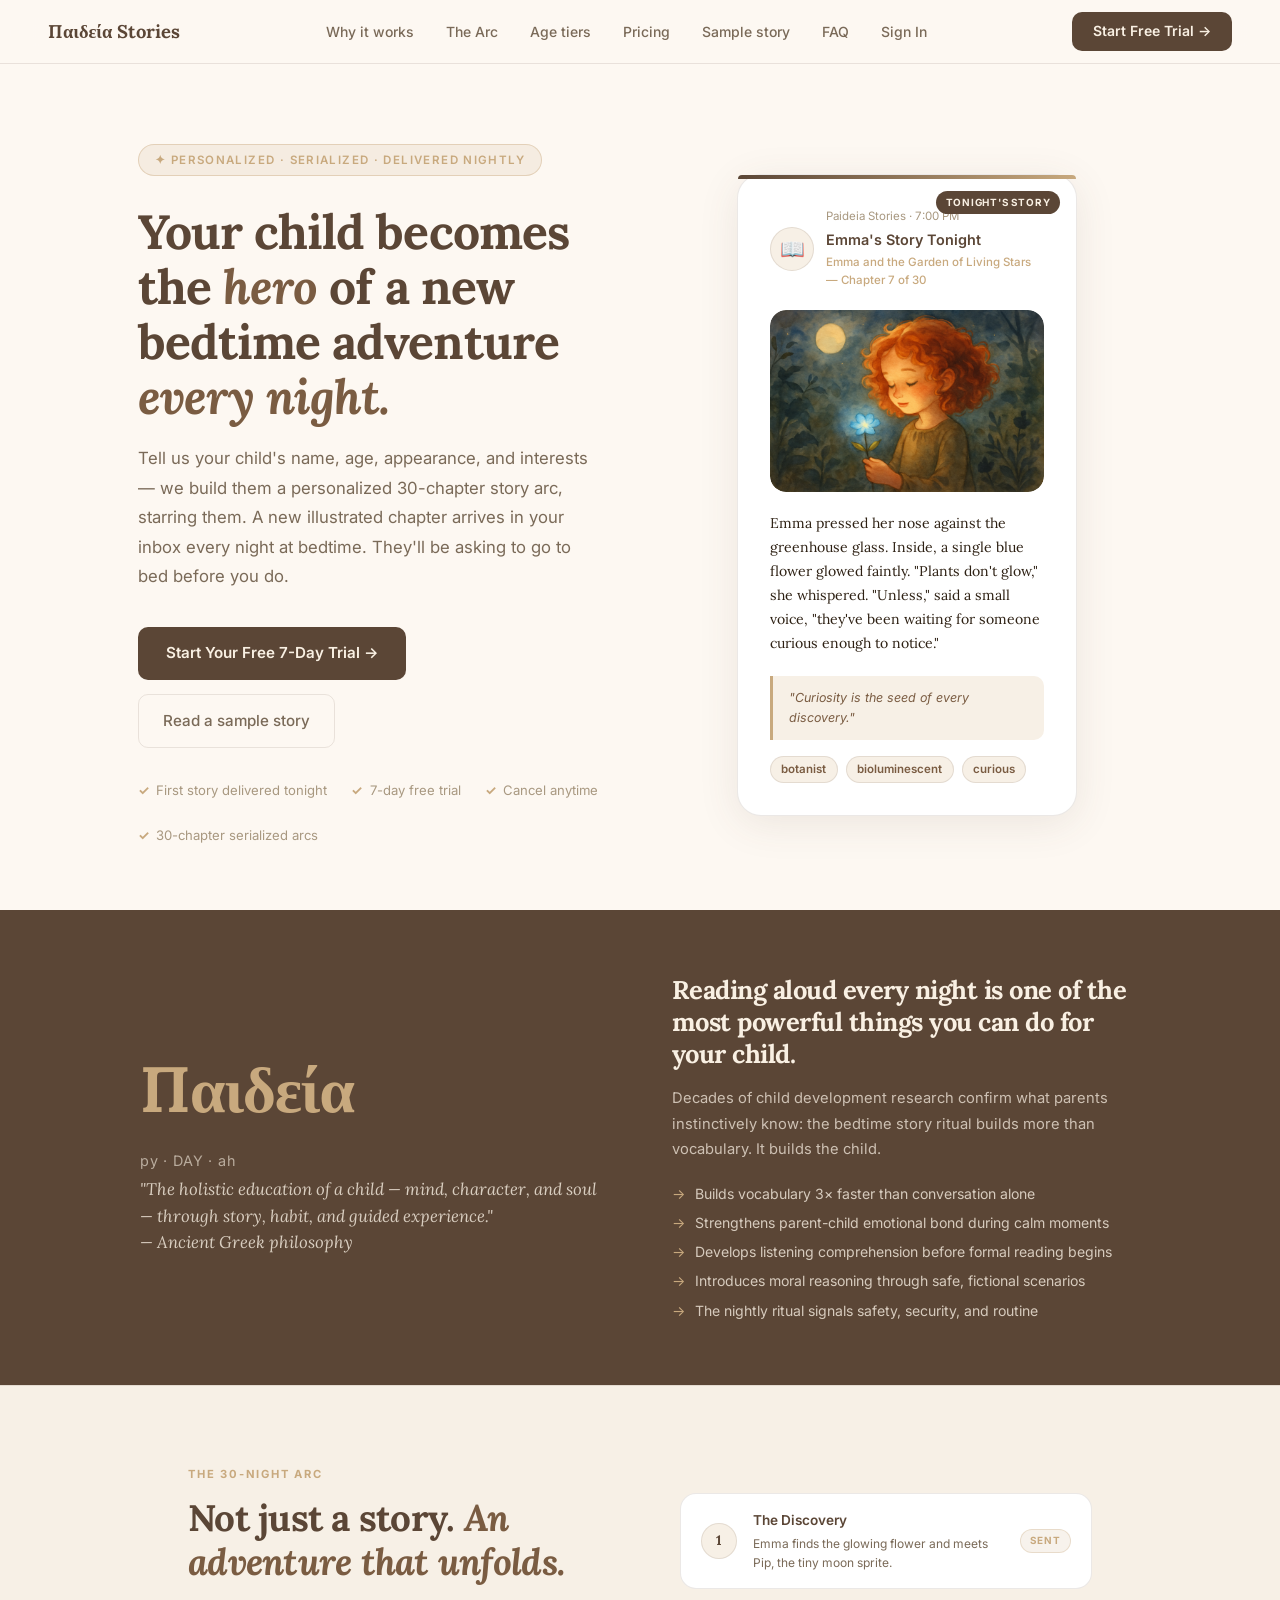
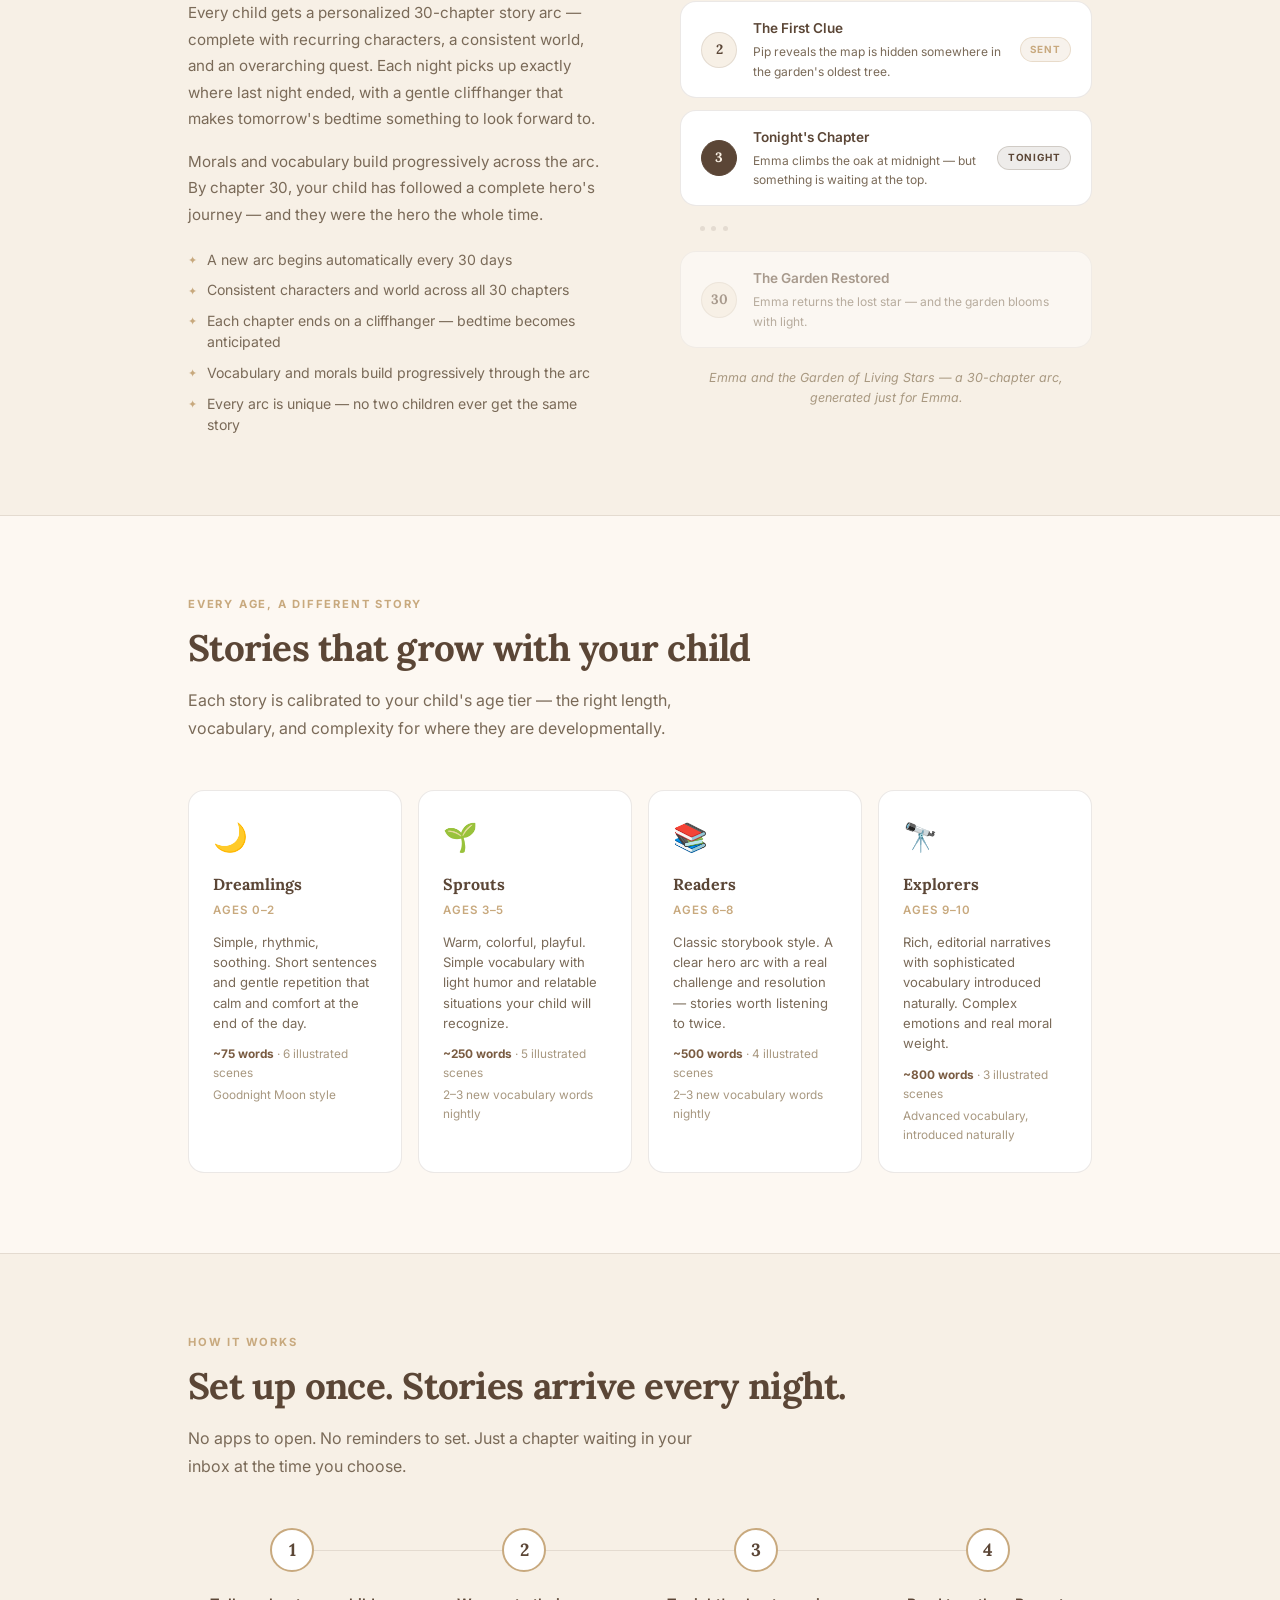
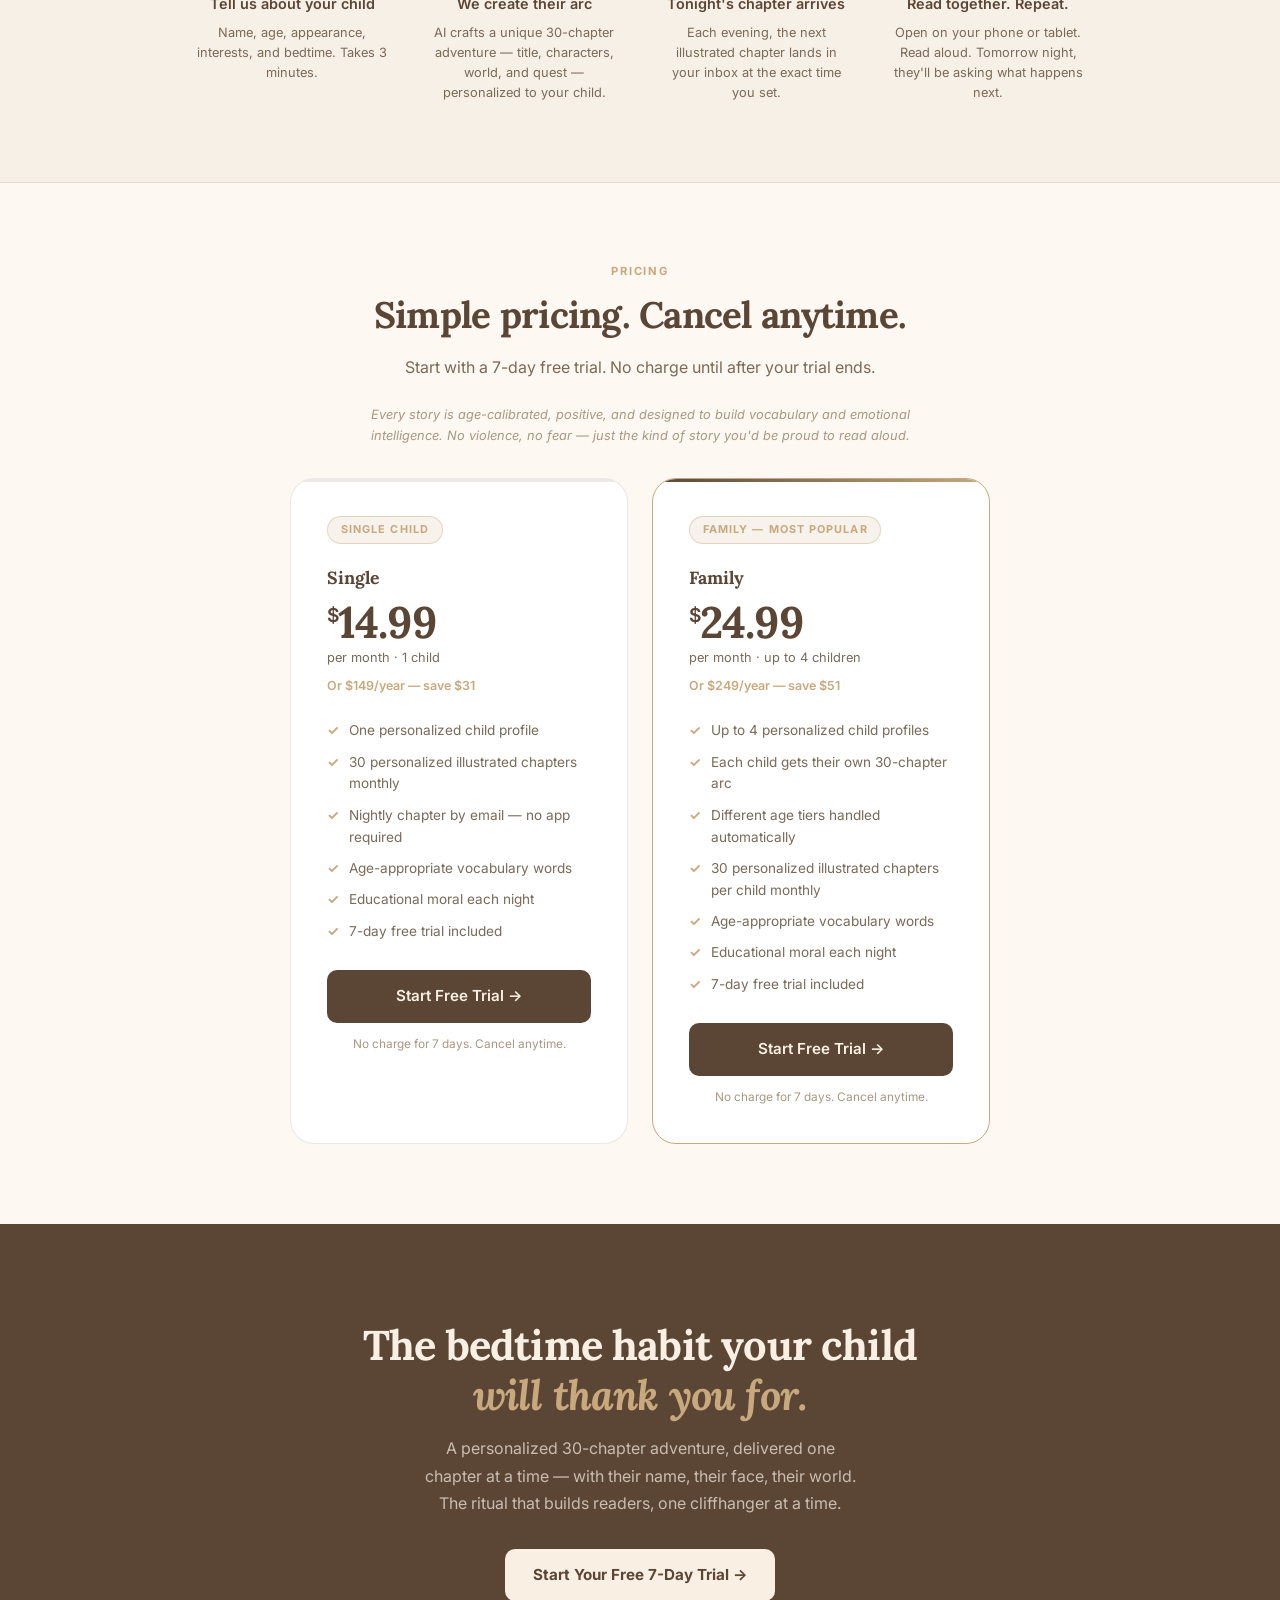
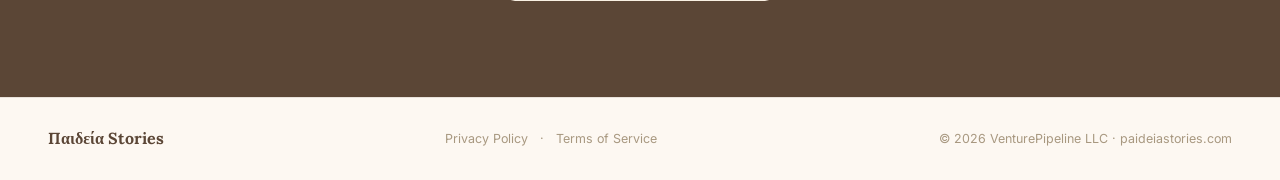
==== index.html @ 5fb0b1e8 "refactor: extract shared CSS/JS, add hamburger mobile nav to all pages" ====
<!DOCTYPE html>
<html lang="en">
<head>
<meta charset="UTF-8">
<link rel="icon" type="image/svg+xml" href="/favicon.svg">
<meta name="viewport" content="width=device-width, initial-scale=1.0">
<title>Paideia Stories — Personalized Bedtime Stories Delivered Every Night</title>
<link rel="preconnect" href="https://fonts.googleapis.com">
<link rel="preconnect" href="https://fonts.gstatic.com" crossorigin>
<link href="https://fonts.googleapis.com/css2?family=Lora:ital,wght@0,400;0,600;0,700;1,400;1,600&family=Inter:wght@400;500;600;700&display=swap" rel="stylesheet">
<link rel="stylesheet" href="/css/paideia.css">
<script src="/js/pixel.js"></script>
<noscript><img height="1" width="1" style="display:none" src="https://www.facebook.com/tr?id=1517837789692750&ev=PageView&noscript=1"/></noscript>
<style>
.hero{max-width:1100px;margin:0 auto;padding:5rem 3rem 4rem;display:grid;grid-template-columns:1fr 1fr;gap:4rem;align-items:center}
.hero h1{font-family:'Lora',serif;font-size:clamp(2.2rem,4vw,3rem);font-weight:700;line-height:1.15;letter-spacing:-.02em;margin-bottom:1.25rem;color:var(--brown)}
.hero h1 em{font-style:italic;color:var(--brown-mid)}
.hero-sub{font-size:1.05rem;color:var(--muted);line-height:1.75;margin-bottom:2.25rem;max-width:460px}
.hero-actions{display:flex;gap:.875rem;flex-wrap:wrap;margin-bottom:2rem}
.hero-proof{display:flex;gap:1.5rem;flex-wrap:wrap}
.proof-item{font-size:.82rem;color:var(--faint);display:flex;align-items:center;gap:.4rem}
.proof-check{color:var(--brown-light);font-weight:700}
.hero-right{display:flex;justify-content:center}
.story-preview{background:#fff;border:1px solid var(--border);border-radius:var(--radius-xl);padding:2rem;max-width:340px;width:100%;box-shadow:0 8px 40px rgba(91,70,54,.1);position:relative}
.story-preview::before{content:'';position:absolute;top:0;left:0;right:0;height:4px;background:linear-gradient(90deg,var(--brown),var(--brown-light));border-radius:var(--radius-xl) var(--radius-xl) 0 0}
.preview-badge{position:absolute;top:1rem;right:1rem;background:var(--brown);color:var(--cream);font-size:.62rem;font-weight:700;letter-spacing:.08em;text-transform:uppercase;border-radius:100px;padding:.2rem .6rem}
.preview-header{display:flex;align-items:center;gap:.75rem;margin-bottom:1.25rem}
.preview-icon{width:44px;height:44px;border-radius:50%;background:var(--parchment2);border:1px solid var(--border);display:flex;align-items:center;justify-content:center;font-size:1.25rem;flex-shrink:0}
.preview-from{font-size:.72rem;color:var(--faint);margin-bottom:2px}
.preview-title{font-size:.9rem;font-weight:600;color:var(--brown)}
.preview-arc{font-size:.72rem;color:var(--brown-light);font-weight:500;margin-top:2px}
.preview-image{width:100%;border-radius:var(--radius-lg);margin-bottom:1.25rem;overflow:hidden}
.preview-image img{width:100%;display:block;border-radius:var(--radius-lg)}
.preview-story-text{font-family:'Lora',serif;font-size:.88rem;line-height:1.7;color:var(--text);margin-bottom:1.25rem}
.preview-moral{background:var(--parchment2);border-left:3px solid var(--brown-light);padding:.75rem 1rem;border-radius:0 var(--radius) var(--radius) 0;font-size:.78rem;font-style:italic;color:var(--brown-mid);margin-bottom:1rem}
.preview-words{display:flex;gap:.5rem;flex-wrap:wrap}
.preview-word{background:var(--parchment2);border:1px solid var(--border);border-radius:100px;padding:.2rem .65rem;font-size:.72rem;font-weight:600;color:var(--brown-mid)}
.edu-band{background:var(--brown);color:var(--cream);padding:4rem 3rem}
.edu-band-inner{max-width:1000px;margin:0 auto;display:grid;grid-template-columns:1fr 1fr;gap:4rem;align-items:center}
.edu-greek{font-family:'Lora',serif;font-size:4rem;font-weight:700;color:var(--brown-light);margin-bottom:.5rem;letter-spacing:-.02em}
.edu-pronunciation{font-size:.9rem;color:rgba(249,240,227,.6);margin-bottom:.25rem;letter-spacing:.05em}
.edu-definition{font-family:'Lora',serif;font-size:1.05rem;font-style:italic;color:rgba(249,240,227,.8);line-height:1.6}
.edu-right h2{font-family:'Lora',serif;font-size:1.6rem;font-weight:700;line-height:1.25;letter-spacing:-.02em;color:var(--cream);margin-bottom:1rem}
.edu-right p{font-size:.92rem;color:rgba(249,240,227,.72);line-height:1.75;margin-bottom:.75rem}
.edu-benefits{list-style:none;display:flex;flex-direction:column;gap:.5rem;margin-top:1.25rem}
.edu-benefits li{display:flex;align-items:flex-start;gap:.65rem;font-size:.88rem;color:rgba(249,240,227,.78);line-height:1.5}
.edu-benefits li::before{content:'→';color:var(--brown-light);flex-shrink:0}
.section{max-width:1000px;margin:0 auto;padding:5rem 3rem}
.section-label{font-size:.7rem;font-weight:700;letter-spacing:.16em;text-transform:uppercase;color:var(--brown-light);margin-bottom:.75rem}
.section-heading{font-family:'Lora',serif;font-size:clamp(1.7rem,3.5vw,2.3rem);font-weight:700;line-height:1.2;letter-spacing:-.02em;margin-bottom:1rem;color:var(--brown)}
.section-sub{font-size:1rem;color:var(--muted);max-width:520px;line-height:1.75;margin-bottom:3rem}
.tiers-grid{display:grid;grid-template-columns:repeat(4,1fr);gap:1rem}
.tier-card{background:#fff;border:1px solid var(--border);border-radius:var(--radius-lg);padding:1.5rem;transition:border-color .2s,transform .2s}
.tier-card:hover{border-color:var(--brown-light);transform:translateY(-2px)}
.tier-emoji{font-size:1.75rem;margin-bottom:.75rem}
.tier-name{font-family:'Lora',serif;font-size:1rem;font-weight:700;color:var(--brown);margin-bottom:.25rem}
.tier-ages{font-size:.72rem;font-weight:600;letter-spacing:.08em;text-transform:uppercase;color:var(--brown-light);margin-bottom:.75rem}
.tier-desc{font-size:.82rem;color:var(--muted);line-height:1.55;margin-bottom:.75rem}
.tier-spec{font-size:.74rem;color:var(--faint);margin-bottom:.2rem}
.tier-spec strong{color:var(--brown-mid)}
.arc-bg{background:var(--parchment2);border-top:1px solid var(--border);border-bottom:1px solid var(--border)}
.arc-inner{max-width:1000px;margin:0 auto;padding:5rem 3rem;display:grid;grid-template-columns:1fr 1fr;gap:5rem;align-items:center}
.arc-left h2{font-family:'Lora',serif;font-size:clamp(1.7rem,3.5vw,2.3rem);font-weight:700;line-height:1.2;letter-spacing:-.02em;margin-bottom:1rem;color:var(--brown)}
.arc-left h2 em{font-style:italic;color:var(--brown-mid)}
.arc-left p{font-size:.95rem;color:var(--muted);line-height:1.75;margin-bottom:1rem}
.arc-benefits{list-style:none;display:flex;flex-direction:column;gap:.6rem;margin-top:1.25rem}
.arc-benefits li{display:flex;align-items:flex-start;gap:.65rem;font-size:.88rem;color:var(--muted);line-height:1.5}
.arc-benefits li::before{content:'✦';color:var(--brown-light);flex-shrink:0;font-size:.7rem;margin-top:.2rem}
.arc-right{display:flex;flex-direction:column;gap:.75rem}
.arc-chapter{background:#fff;border:1px solid var(--border);border-radius:var(--radius-lg);padding:1rem 1.25rem;display:flex;align-items:center;gap:1rem;transition:border-color .2s}
.arc-chapter:hover{border-color:var(--brown-light)}
.arc-chapter-num{width:36px;height:36px;border-radius:50%;background:var(--parchment2);border:1px solid var(--border);display:flex;align-items:center;justify-content:center;font-family:'Lora',serif;font-size:.85rem;font-weight:700;color:var(--brown);flex-shrink:0}
.arc-chapter-num.active{background:var(--brown);border-color:var(--brown);color:var(--cream)}
.arc-chapter-title{font-size:.85rem;font-weight:600;color:var(--brown);margin-bottom:.15rem}
.arc-chapter-desc{font-size:.75rem;color:var(--muted)}
.arc-chapter-badge{margin-left:auto;font-size:.62rem;font-weight:700;letter-spacing:.08em;text-transform:uppercase;background:rgba(200,169,126,.15);color:var(--brown-light);border:1px solid rgba(200,169,126,.3);border-radius:100px;padding:.2rem .6rem;flex-shrink:0}
.arc-dots{display:flex;align-items:center;gap:.4rem;padding:.5rem 1.25rem}
.arc-dot{width:5px;height:5px;border-radius:50%;background:var(--border)}
.arc-note{font-size:.78rem;color:var(--faint);text-align:center;font-style:italic;margin-top:.5rem}
.hiw-bg{background:var(--parchment2);border-top:1px solid var(--border);border-bottom:1px solid var(--border)}
.steps-grid{display:grid;grid-template-columns:repeat(4,1fr);gap:1.5rem;position:relative}
.steps-grid::before{content:'';position:absolute;top:22px;left:12%;right:12%;height:1px;background:var(--border)}
.step{text-align:center;padding:0 .5rem;position:relative;z-index:1}
.step-num{width:44px;height:44px;border-radius:50%;background:#fff;border:2px solid var(--brown-light);color:var(--brown);font-family:'Lora',serif;font-size:1.1rem;font-weight:700;display:flex;align-items:center;justify-content:center;margin:0 auto 1.25rem}
.step-title{font-weight:600;font-size:.9rem;margin-bottom:.5rem;color:var(--brown)}
.step-desc{font-size:.8rem;color:var(--muted);line-height:1.55}
.pricing-grid{display:grid;grid-template-columns:1fr 1fr;gap:1.5rem;max-width:700px;margin:0 auto}
.pricing-card{background:#fff;border:1px solid var(--border);border-radius:var(--radius-xl);padding:2.25rem;position:relative;overflow:hidden}
.pricing-card.featured{border-color:var(--brown-light)}
.pricing-card::before{content:'';position:absolute;top:0;left:0;right:0;height:3px;background:var(--border)}
.pricing-card.featured::before{background:linear-gradient(90deg,var(--brown),var(--brown-light))}
.pricing-badge{display:inline-block;font-size:.68rem;font-weight:700;letter-spacing:.1em;text-transform:uppercase;background:rgba(200,169,126,.15);color:var(--brown-light);border:1px solid rgba(200,169,126,.4);border-radius:100px;padding:.25rem .8rem;margin-bottom:1.25rem}
.pricing-name{font-family:'Lora',serif;font-size:1.1rem;font-weight:700;color:var(--brown);margin-bottom:.5rem}
.pricing-price{font-family:'Lora',serif;font-size:2.75rem;font-weight:700;color:var(--brown);line-height:1;letter-spacing:-.02em;margin-bottom:.25rem}
.pricing-price sup{font-family:'Inter',sans-serif;font-size:1.2rem;font-weight:600;vertical-align:super;line-height:0}
.pricing-period{font-size:.8rem;color:var(--muted);margin-bottom:.5rem}
.pricing-annual{font-size:.78rem;color:var(--brown-light);font-weight:600;margin-bottom:1.5rem}
.pricing-features{list-style:none;display:flex;flex-direction:column;gap:.6rem;margin-bottom:1.75rem}
.pricing-features li{display:flex;align-items:flex-start;gap:.6rem;font-size:.85rem;color:var(--muted)}
.pricing-features li::before{content:'✓';color:var(--brown-light);font-weight:700;flex-shrink:0}
.pricing-safety{font-size:.8rem;color:var(--faint);text-align:center;max-width:560px;margin:0 auto 2rem;line-height:1.6;font-style:italic}
.trial-note{font-size:.74rem;color:var(--faint);text-align:center;margin-top:.75rem}
@media(max-width:900px){
  .hero{grid-template-columns:1fr;padding:3rem 1.5rem;gap:2.5rem}
  .hero-right{order:-1}.story-preview{max-width:100%}
  .edu-band{padding:3rem 1.5rem}.edu-band-inner{grid-template-columns:1fr;gap:2rem}
  .arc-inner{grid-template-columns:1fr;gap:2.5rem;padding:3.5rem 1.5rem}
  .section{padding:3.5rem 1.5rem}
  .tiers-grid{grid-template-columns:1fr 1fr}
  .steps-grid{grid-template-columns:1fr 1fr;gap:2rem}.steps-grid::before{display:none}
  .pricing-grid{grid-template-columns:1fr;max-width:400px}
}
@media(max-width:560px){
  .tiers-grid{grid-template-columns:1fr}
  .steps-grid{grid-template-columns:1fr}
  .hero-actions{flex-direction:column}
  .btn-primary,.btn-ghost{width:100%;justify-content:center}
}
</style>
</head>
<body>

<nav class="site-nav">
  <a href="/" class="nav-logo">Παιδεία Stories</a>
  <ul class="nav-links">
    <li><a href="#why">Why it works</a></li>
    <li><a href="#arc">The Arc</a></li>
    <li><a href="#ages">Age tiers</a></li>
    <li><a href="#pricing">Pricing</a></li>
    <li><a href="/sample/">Sample story</a></li>
    <li><a href="/faq/">FAQ</a></li>
    <li><a href="/login/">Sign In</a></li>
  </ul>
  <a href="/start/" class="nav-cta">Start Free Trial →</a>
  <button class="nav-hamburger" id="nav-hamburger" aria-label="Open menu">
    <span></span><span></span><span></span>
  </button>
</nav>
<div class="nav-mobile" id="nav-mobile">
  <a href="#why">Why it works</a>
  <a href="#arc">The Arc</a>
  <a href="#ages">Age tiers</a>
  <a href="#pricing">Pricing</a>
  <a href="/sample/">Sample story</a>
  <a href="/faq/">FAQ</a>
  <a href="/login/">Sign In</a>
  <a href="/start/" class="nav-cta-mobile">Start Free Trial →</a>
</div>
<script src="/js/nav.js"></script>

<section class="hero">
  <div>
    <div class="eyebrow">✦ Personalized · Serialized · Delivered nightly</div>
    <h1>Your child becomes the <em>hero</em> of a new bedtime adventure <em>every night.</em></h1>
    <p class="hero-sub">Tell us your child's name, age, appearance, and interests — we build them a personalized 30-chapter story arc, starring them. A new illustrated chapter arrives in your inbox every night at bedtime. They'll be asking to go to bed before you do.</p>
    <div class="hero-actions">
      <a href="/start/" class="btn-primary">Start Your Free 7-Day Trial →</a>
      <a href="/sample/" class="btn-ghost">Read a sample story</a>
    </div>
    <div class="hero-proof">
      <div class="proof-item"><span class="proof-check">✓</span> First story delivered tonight</div>
      <div class="proof-item"><span class="proof-check">✓</span> 7-day free trial</div>
      <div class="proof-item"><span class="proof-check">✓</span> Cancel anytime</div>
      <div class="proof-item"><span class="proof-check">✓</span> 30-chapter serialized arcs</div>
    </div>
  </div>
  <div class="hero-right">
    <div class="story-preview">
      <div class="preview-badge">Tonight's Story</div>
      <div class="preview-header">
        <div class="preview-icon">📖</div>
        <div>
          <div class="preview-from">Paideia Stories · 7:00 PM</div>
          <div class="preview-title">Emma's Story Tonight</div>
          <div class="preview-arc">Emma and the Garden of Living Stars — Chapter 7 of 30</div>
        </div>
      </div>
      <div class="preview-image">
        <img src="/images/hero.png" alt="Emma in a moonlit garden, a luminous blue flower glowing softly nearby">
      </div>
      <div class="preview-story-text">Emma pressed her nose against the greenhouse glass. Inside, a single blue flower glowed faintly. "Plants don't glow," she whispered. "Unless," said a small voice, "they've been waiting for someone curious enough to notice."</div>
      <div class="preview-moral">"Curiosity is the seed of every discovery."</div>
      <div class="preview-words">
        <span class="preview-word">botanist</span>
        <span class="preview-word">bioluminescent</span>
        <span class="preview-word">curious</span>
      </div>
    </div>
  </div>
</section>

<div class="edu-band" id="why">
  <div class="edu-band-inner">
    <div>
      <div class="edu-greek">Παιδεία</div>
      <div class="edu-pronunciation">py · DAY · ah</div>
      <div class="edu-definition">"The holistic education of a child — mind, character, and soul — through story, habit, and guided experience."<br>— Ancient Greek philosophy</div>
    </div>
    <div class="edu-right">
      <h2>Reading aloud every night is one of the most powerful things you can do for your child.</h2>
      <p>Decades of child development research confirm what parents instinctively know: the bedtime story ritual builds more than vocabulary. It builds the child.</p>
      <ul class="edu-benefits">
        <li>Builds vocabulary 3× faster than conversation alone</li>
        <li>Strengthens parent-child emotional bond during calm moments</li>
        <li>Develops listening comprehension before formal reading begins</li>
        <li>Introduces moral reasoning through safe, fictional scenarios</li>
        <li>The nightly ritual signals safety, security, and routine</li>
      </ul>
    </div>
  </div>
</div>

<div class="arc-bg" id="arc">
  <div class="arc-inner">
    <div class="arc-left">
      <div class="section-label">The 30-Night Arc</div>
      <h2>Not just a story. <em>An adventure that unfolds.</em></h2>
      <p>Every child gets a personalized 30-chapter story arc — complete with recurring characters, a consistent world, and an overarching quest. Each night picks up exactly where last night ended, with a gentle cliffhanger that makes tomorrow's bedtime something to look forward to.</p>
      <p>Morals and vocabulary build progressively across the arc. By chapter 30, your child has followed a complete hero's journey — and they were the hero the whole time.</p>
      <ul class="arc-benefits">
        <li>A new arc begins automatically every 30 days</li>
        <li>Consistent characters and world across all 30 chapters</li>
        <li>Each chapter ends on a cliffhanger — bedtime becomes anticipated</li>
        <li>Vocabulary and morals build progressively through the arc</li>
        <li>Every arc is unique — no two children ever get the same story</li>
      </ul>
    </div>
    <div class="arc-right">
      <div class="arc-chapter">
        <div class="arc-chapter-num">1</div>
        <div>
          <div class="arc-chapter-title">The Discovery</div>
          <div class="arc-chapter-desc">Emma finds the glowing flower and meets Pip, the tiny moon sprite.</div>
        </div>
        <div class="arc-chapter-badge">Sent</div>
      </div>
      <div class="arc-chapter">
        <div class="arc-chapter-num">2</div>
        <div>
          <div class="arc-chapter-title">The First Clue</div>
          <div class="arc-chapter-desc">Pip reveals the map is hidden somewhere in the garden's oldest tree.</div>
        </div>
        <div class="arc-chapter-badge">Sent</div>
      </div>
      <div class="arc-chapter">
        <div class="arc-chapter-num active">3</div>
        <div>
          <div class="arc-chapter-title">Tonight's Chapter</div>
          <div class="arc-chapter-desc">Emma climbs the oak at midnight — but something is waiting at the top.</div>
        </div>
        <div class="arc-chapter-badge" style="background:rgba(91,70,54,.1);color:var(--brown);border-color:rgba(91,70,54,.2)">Tonight</div>
      </div>
      <div class="arc-dots">
        <div class="arc-dot"></div><div class="arc-dot"></div><div class="arc-dot"></div>
      </div>
      <div class="arc-chapter" style="opacity:.5">
        <div class="arc-chapter-num">30</div>
        <div>
          <div class="arc-chapter-title">The Garden Restored</div>
          <div class="arc-chapter-desc">Emma returns the lost star — and the garden blooms with light.</div>
        </div>
      </div>
      <p class="arc-note">Emma and the Garden of Living Stars — a 30-chapter arc, generated just for Emma.</p>
    </div>
  </div>
</div>

<section class="section" id="ages">
  <div class="section-label">Every age, a different story</div>
  <h2 class="section-heading">Stories that grow with your child</h2>
  <p class="section-sub">Each story is calibrated to your child's age tier — the right length, vocabulary, and complexity for where they are developmentally.</p>
  <div class="tiers-grid">
    <div class="tier-card">
      <div class="tier-emoji">🌙</div>
      <div class="tier-name">Dreamlings</div>
      <div class="tier-ages">Ages 0–2</div>
      <div class="tier-desc">Simple, rhythmic, soothing. Short sentences and gentle repetition that calm and comfort at the end of the day.</div>
      <div class="tier-spec"><strong>~75 words</strong> · 6 illustrated scenes</div>
      <div class="tier-spec">Goodnight Moon style</div>
    </div>
    <div class="tier-card">
      <div class="tier-emoji">🌱</div>
      <div class="tier-name">Sprouts</div>
      <div class="tier-ages">Ages 3–5</div>
      <div class="tier-desc">Warm, colorful, playful. Simple vocabulary with light humor and relatable situations your child will recognize.</div>
      <div class="tier-spec"><strong>~250 words</strong> · 5 illustrated scenes</div>
      <div class="tier-spec">2–3 new vocabulary words nightly</div>
    </div>
    <div class="tier-card">
      <div class="tier-emoji">📚</div>
      <div class="tier-name">Readers</div>
      <div class="tier-ages">Ages 6–8</div>
      <div class="tier-desc">Classic storybook style. A clear hero arc with a real challenge and resolution — stories worth listening to twice.</div>
      <div class="tier-spec"><strong>~500 words</strong> · 4 illustrated scenes</div>
      <div class="tier-spec">2–3 new vocabulary words nightly</div>
    </div>
    <div class="tier-card">
      <div class="tier-emoji">🔭</div>
      <div class="tier-name">Explorers</div>
      <div class="tier-ages">Ages 9–10</div>
      <div class="tier-desc">Rich, editorial narratives with sophisticated vocabulary introduced naturally. Complex emotions and real moral weight.</div>
      <div class="tier-spec"><strong>~800 words</strong> · 3 illustrated scenes</div>
      <div class="tier-spec">Advanced vocabulary, introduced naturally</div>
    </div>
  </div>
</section>

<div class="hiw-bg">
  <section class="section">
    <div class="section-label">How it works</div>
    <h2 class="section-heading">Set up once. Stories arrive every night.</h2>
    <p class="section-sub">No apps to open. No reminders to set. Just a chapter waiting in your inbox at the time you choose.</p>
    <div class="steps-grid">
      <div class="step"><div class="step-num">1</div><div class="step-title">Tell us about your child</div><div class="step-desc">Name, age, appearance, interests, and bedtime. Takes 3 minutes.</div></div>
      <div class="step"><div class="step-num">2</div><div class="step-title">We create their arc</div><div class="step-desc">AI crafts a unique 30-chapter adventure — title, characters, world, and quest — personalized to your child.</div></div>
      <div class="step"><div class="step-num">3</div><div class="step-title">Tonight's chapter arrives</div><div class="step-desc">Each evening, the next illustrated chapter lands in your inbox at the exact time you set.</div></div>
      <div class="step"><div class="step-num">4</div><div class="step-title">Read together. Repeat.</div><div class="step-desc">Open on your phone or tablet. Read aloud. Tomorrow night, they'll be asking what happens next.</div></div>
    </div>
  </section>
</div>

<section class="section" id="pricing">
  <div class="section-label" style="text-align:center">Pricing</div>
  <h2 class="section-heading" style="text-align:center">Simple pricing. Cancel anytime.</h2>
  <p class="section-sub" style="text-align:center;margin:.5rem auto 1.5rem">Start with a 7-day free trial. No charge until after your trial ends.</p>
  <p class="pricing-safety">Every story is age-calibrated, positive, and designed to build vocabulary and emotional intelligence. No violence, no fear — just the kind of story you'd be proud to read aloud.</p>
  <div class="pricing-grid">
    <div class="pricing-card">
      <div class="pricing-badge">Single Child</div>
      <div class="pricing-name">Single</div>
      <div class="pricing-price"><sup>$</sup>14.99</div>
      <div class="pricing-period">per month · 1 child</div>
      <div class="pricing-annual">Or $149/year — save $31</div>
      <ul class="pricing-features">
        <li>One personalized child profile</li>
        <li>30 personalized illustrated chapters monthly</li>
        <li>Nightly chapter by email — no app required</li>
        <li>Age-appropriate vocabulary words</li>
        <li>Educational moral each night</li>
        <li>7-day free trial included</li>
      </ul>
      <a href="/start/?plan=single" class="btn-primary" style="width:100%;justify-content:center">Start Free Trial →</a>
      <p class="trial-note">No charge for 7 days. Cancel anytime.</p>
    </div>
    <div class="pricing-card featured">
      <div class="pricing-badge">Family — Most Popular</div>
      <div class="pricing-name">Family</div>
      <div class="pricing-price"><sup>$</sup>24.99</div>
      <div class="pricing-period">per month · up to 4 children</div>
      <div class="pricing-annual">Or $249/year — save $51</div>
      <ul class="pricing-features">
        <li>Up to 4 personalized child profiles</li>
        <li>Each child gets their own 30-chapter arc</li>
        <li>Different age tiers handled automatically</li>
        <li>30 personalized illustrated chapters per child monthly</li>
        <li>Age-appropriate vocabulary words</li>
        <li>Educational moral each night</li>
        <li>7-day free trial included</li>
      </ul>
      <a href="/start/?plan=family" class="btn-primary" style="width:100%;justify-content:center">Start Free Trial →</a>
      <p class="trial-note">No charge for 7 days. Cancel anytime.</p>
    </div>
  </div>
</section>

<section class="cta-section">
  <h2>The bedtime habit your child<br><em>will thank you for.</em></h2>
  <p>A personalized 30-chapter adventure, delivered one chapter at a time — with their name, their face, their world. The ritual that builds readers, one cliffhanger at a time.</p>
  <a href="/start/" class="btn-primary-light">Start Your Free 7-Day Trial →</a>
</section>

<footer class="site-footer">
  <a href="/" class="footer-logo">Παιδεία Stories</a>
  <p>
    <a href="/privacy/" style="color:inherit;text-decoration:none">Privacy Policy</a>
    <span style="margin:0 0.5rem">·</span>
    <a href="/terms/" style="color:inherit;text-decoration:none">Terms of Service</a>
  </p>
  <p>© 2026 VenturePipeline LLC · paideiastories.com</p>
</footer>

</body>
</html>
---- css/paideia.css ----
/* Paideia Stories — Shared Stylesheet */

*,*::before,*::after{box-sizing:border-box;margin:0;padding:0}

:root{
  --parchment:#fdf8f2;--parchment2:#f7f0e6;
  --brown:#5b4636;--brown-mid:#7a5c42;--brown-light:#c8a97e;
  --cream:#f9f0e3;--text:#2d2013;--muted:#7a6a58;--faint:#a89880;
  --border:rgba(91,70,54,0.12);--radius:10px;--radius-lg:16px;--radius-xl:24px;
  --green:#3a6b4a;--green-bg:rgba(58,107,74,.08);--green-border:rgba(58,107,74,.25);
  --red:#8b2c2c;--red-bg:rgba(139,44,44,.07);--red-border:rgba(139,44,44,.2);
}

html{scroll-behavior:smooth}
body{font-family:'Inter',sans-serif;background:var(--parchment);color:var(--text);font-size:16px;line-height:1.6;-webkit-font-smoothing:antialiased}

/* ─── NAV ─── */
nav.site-nav{position:sticky;top:0;z-index:100;background:rgba(253,248,242,0.92);backdrop-filter:blur(16px);border-bottom:1px solid var(--border);padding:0 3rem;display:flex;align-items:center;justify-content:space-between;height:64px}
.nav-logo{font-family:'Lora',serif;font-size:1.15rem;font-weight:700;color:var(--brown);text-decoration:none}
.nav-links{display:flex;align-items:center;gap:2rem;list-style:none}
.nav-links a{color:var(--muted);text-decoration:none;font-size:.875rem;font-weight:500;transition:color .15s}
.nav-links a:hover{color:var(--brown)}
.nav-cta{background:var(--brown);color:var(--cream);border:none;padding:.55rem 1.3rem;border-radius:var(--radius);font-family:'Inter',sans-serif;font-size:.875rem;font-weight:600;cursor:pointer;text-decoration:none;transition:background .15s,transform .1s}
.nav-cta:hover{background:var(--brown-mid);transform:translateY(-1px)}

/* Hamburger button */
.nav-hamburger{display:none;flex-direction:column;justify-content:center;gap:5px;background:none;border:none;cursor:pointer;padding:.4rem;margin-left:.5rem;flex-shrink:0}
.nav-hamburger span{display:block;width:22px;height:2px;background:var(--brown);border-radius:2px;transition:transform .2s,opacity .2s}
.nav-hamburger.open span:nth-child(1){transform:translateY(7px) rotate(45deg)}
.nav-hamburger.open span:nth-child(2){opacity:0}
.nav-hamburger.open span:nth-child(3){transform:translateY(-7px) rotate(-45deg)}

/* Mobile dropdown */
.nav-mobile{display:none;position:fixed;top:64px;left:0;right:0;background:rgba(253,248,242,0.98);backdrop-filter:blur(16px);border-bottom:1px solid var(--border);padding:1rem 1.5rem 1.5rem;flex-direction:column;z-index:99}
.nav-mobile.open{display:flex}
.nav-mobile a{color:var(--muted);text-decoration:none;font-size:.95rem;font-weight:500;padding:.65rem 0;border-bottom:1px solid var(--border);transition:color .15s;display:block}
.nav-mobile a:last-child{border-bottom:none}
.nav-mobile a:hover{color:var(--brown)}
.nav-mobile .nav-cta-mobile{display:block;margin-top:.75rem;text-align:center;background:var(--brown);color:var(--cream) !important;padding:.7rem 1.3rem;border-radius:var(--radius);font-weight:600;font-size:.9rem;border-bottom:none !important}
.nav-mobile .nav-cta-mobile:hover{background:var(--brown-mid)}

/* ─── BUTTONS ─── */
.btn-primary{display:inline-flex;align-items:center;gap:.5rem;background:var(--brown);color:var(--cream);border:none;padding:.875rem 1.75rem;border-radius:var(--radius);font-family:'Inter',sans-serif;font-size:.95rem;font-weight:600;text-decoration:none;transition:background .15s,transform .1s;cursor:pointer}
.btn-primary:hover{background:var(--brown-mid);transform:translateY(-1px)}
.btn-primary:disabled{opacity:.6;cursor:not-allowed;transform:none}
.btn-primary-light{display:inline-flex;align-items:center;gap:.5rem;background:var(--cream);color:var(--brown);border:none;padding:.875rem 1.75rem;border-radius:var(--radius);font-family:'Inter',sans-serif;font-size:.95rem;font-weight:700;text-decoration:none;transition:background .15s,transform .1s;cursor:pointer}
.btn-primary-light:hover{background:var(--parchment2);transform:translateY(-1px)}
.btn-ghost{display:inline-flex;align-items:center;gap:.5rem;background:transparent;color:var(--muted);border:1px solid var(--border);padding:.875rem 1.5rem;border-radius:var(--radius);font-family:'Inter',sans-serif;font-size:.95rem;font-weight:500;text-decoration:none;transition:border-color .15s,color .15s;cursor:pointer}
.btn-ghost:hover{border-color:var(--brown-light);color:var(--brown)}

/* ─── FOOTER ─── */
footer.site-footer{border-top:1px solid var(--border);padding:1.75rem 3rem;display:flex;align-items:center;justify-content:space-between;flex-wrap:wrap;gap:1rem}
.footer-logo{font-family:'Lora',serif;font-size:1rem;font-weight:700;color:var(--brown);text-decoration:none}
footer.site-footer p{font-size:.78rem;color:var(--faint)}

/* ─── CTA SECTION ─── */
.cta-section{background:var(--brown);padding:6rem 3rem;text-align:center}
.cta-section h2{font-family:'Lora',serif;font-size:clamp(1.9rem,4vw,2.6rem);font-weight:700;letter-spacing:-.02em;line-height:1.2;color:var(--cream);margin-bottom:1rem}
.cta-section h2 em{font-style:italic;color:var(--brown-light)}
.cta-section p{color:rgba(249,240,227,.7);font-size:1rem;max-width:440px;margin:0 auto 2rem;line-height:1.7}

/* ─── MESSAGES ─── */
.msg{display:none;padding:.75rem 1rem;border-radius:var(--radius);font-size:.85rem;margin-top:.75rem;line-height:1.55;text-align:left}
.msg-success{background:var(--green-bg);color:var(--green);border:1px solid var(--green-border)}
.msg-error{background:var(--red-bg);color:var(--red);border:1px solid var(--red-border)}

/* ─── EYEBROW ─── */
.eyebrow{display:inline-flex;align-items:center;gap:.5rem;font-size:.72rem;font-weight:600;letter-spacing:.12em;text-transform:uppercase;color:var(--brown-light);background:rgba(200,169,126,.15);border:1px solid rgba(200,169,126,.4);border-radius:100px;padding:.35rem 1rem;margin-bottom:1.75rem}

/* ─── FORM SHARED ─── */
.field{display:flex;flex-direction:column;gap:.4rem;margin-bottom:1rem}
.field label{font-size:.8rem;font-weight:600;color:var(--muted)}
.field input,.field select{background:var(--parchment);border:1px solid var(--border);border-radius:var(--radius);padding:.72rem .9rem;color:var(--text);font-family:'Inter',sans-serif;font-size:.92rem;transition:border-color .15s,box-shadow .15s;outline:none;width:100%}
.field input::placeholder{color:var(--faint)}
.field input:focus,.field select:focus{border-color:var(--brown-light);box-shadow:0 0 0 3px rgba(200,169,126,.2)}
.field input.invalid,.field select.invalid{border-color:rgba(200,50,50,.7);box-shadow:0 0 0 3px rgba(200,50,50,.1)}
.form-error{display:none;margin-top:.75rem;padding:.75rem 1rem;border-radius:var(--radius);background:rgba(200,50,50,.08);border:1px solid rgba(200,50,50,.2);color:#c03232;font-size:.84rem}
.form-error.visible{display:block}
.form-panel{background:#fff;border:1px solid var(--border);border-radius:var(--radius-xl);padding:2.25rem;position:relative;overflow:hidden;box-shadow:0 8px 40px rgba(91,70,54,.08)}
.form-panel::before{content:'';position:absolute;top:0;left:0;right:0;height:3px;background:linear-gradient(90deg,var(--brown),var(--brown-light))}

/* ─── RESPONSIVE ─── */
@media(max-width:900px){
  nav.site-nav{padding:0 1.5rem}
  .nav-links{display:none}
  .nav-cta{display:none}
  .nav-hamburger{display:flex}
  footer.site-footer{padding:1.5rem}
  .cta-section{padding:4rem 1.5rem}
}
@media(max-width:600px){
  nav.site-nav{padding:0 1.25rem}
  footer.site-footer{padding:1.25rem 1rem;flex-direction:column;text-align:center}
}
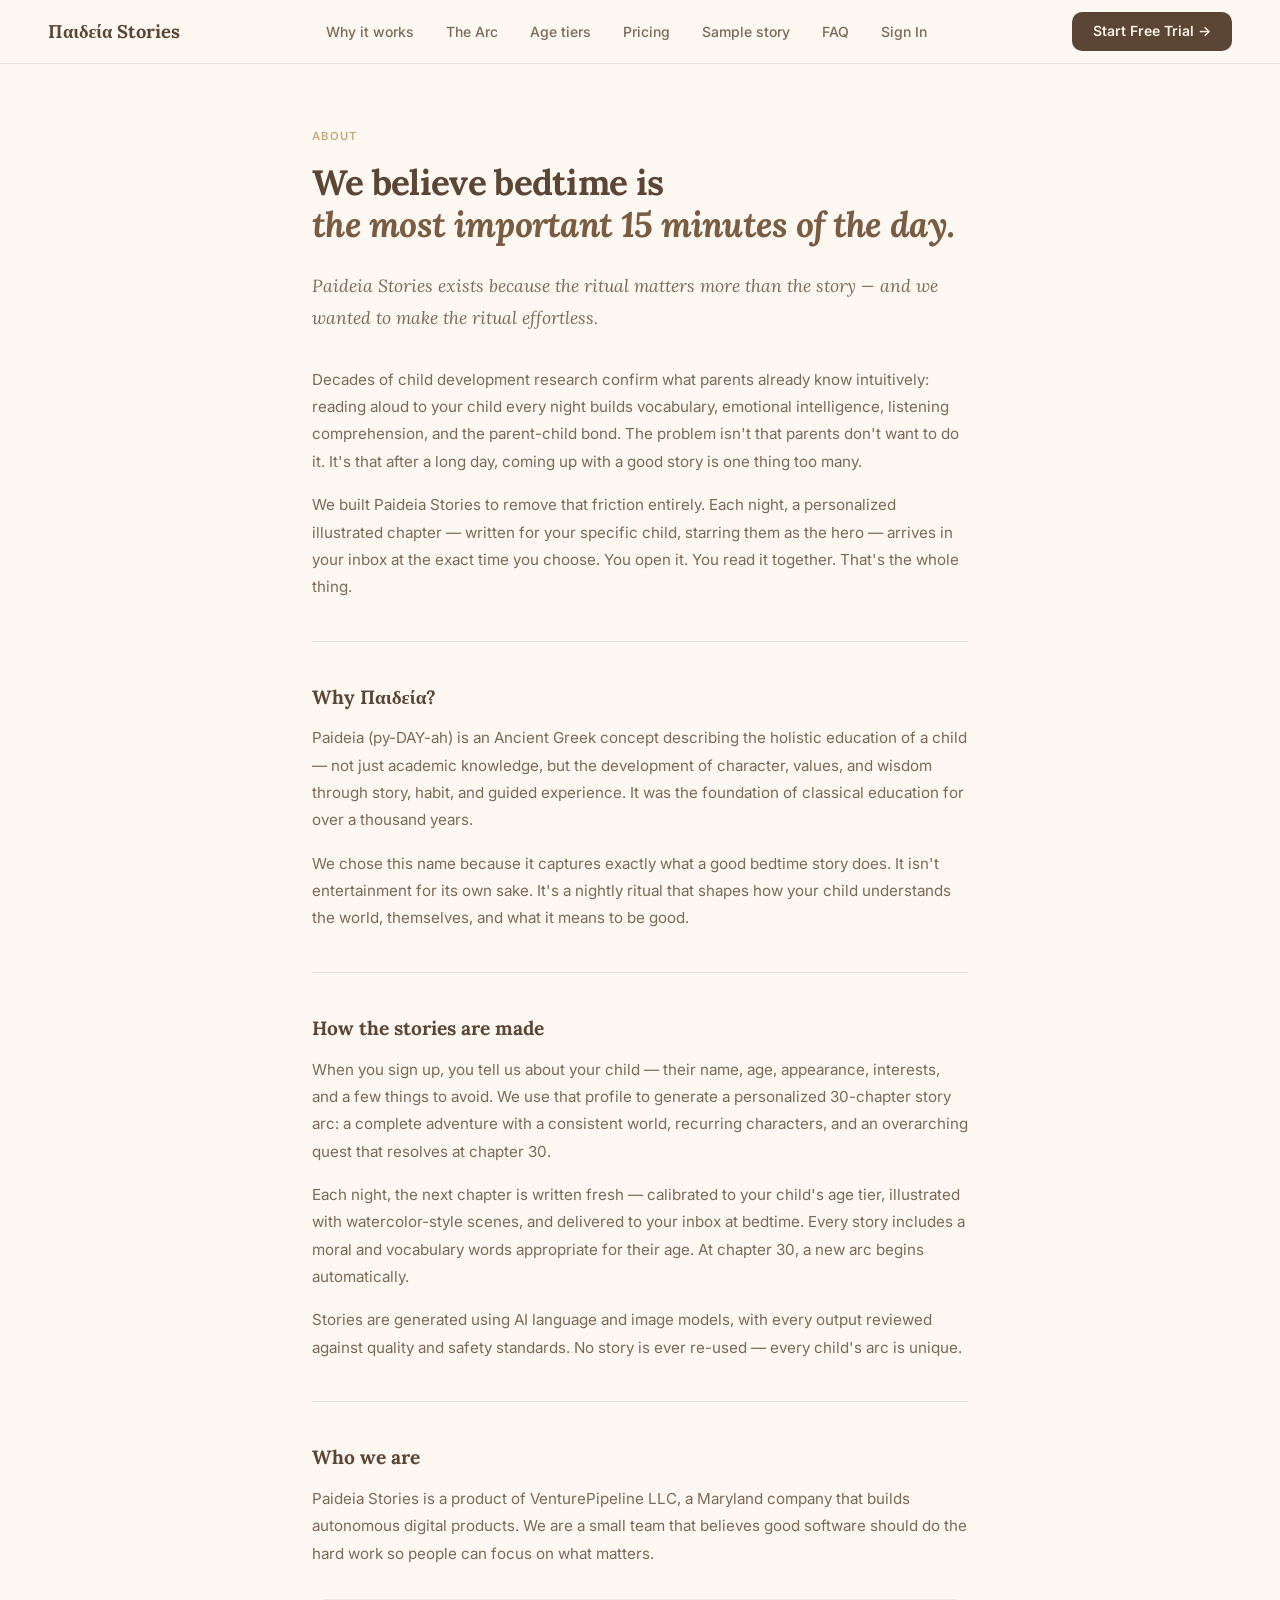
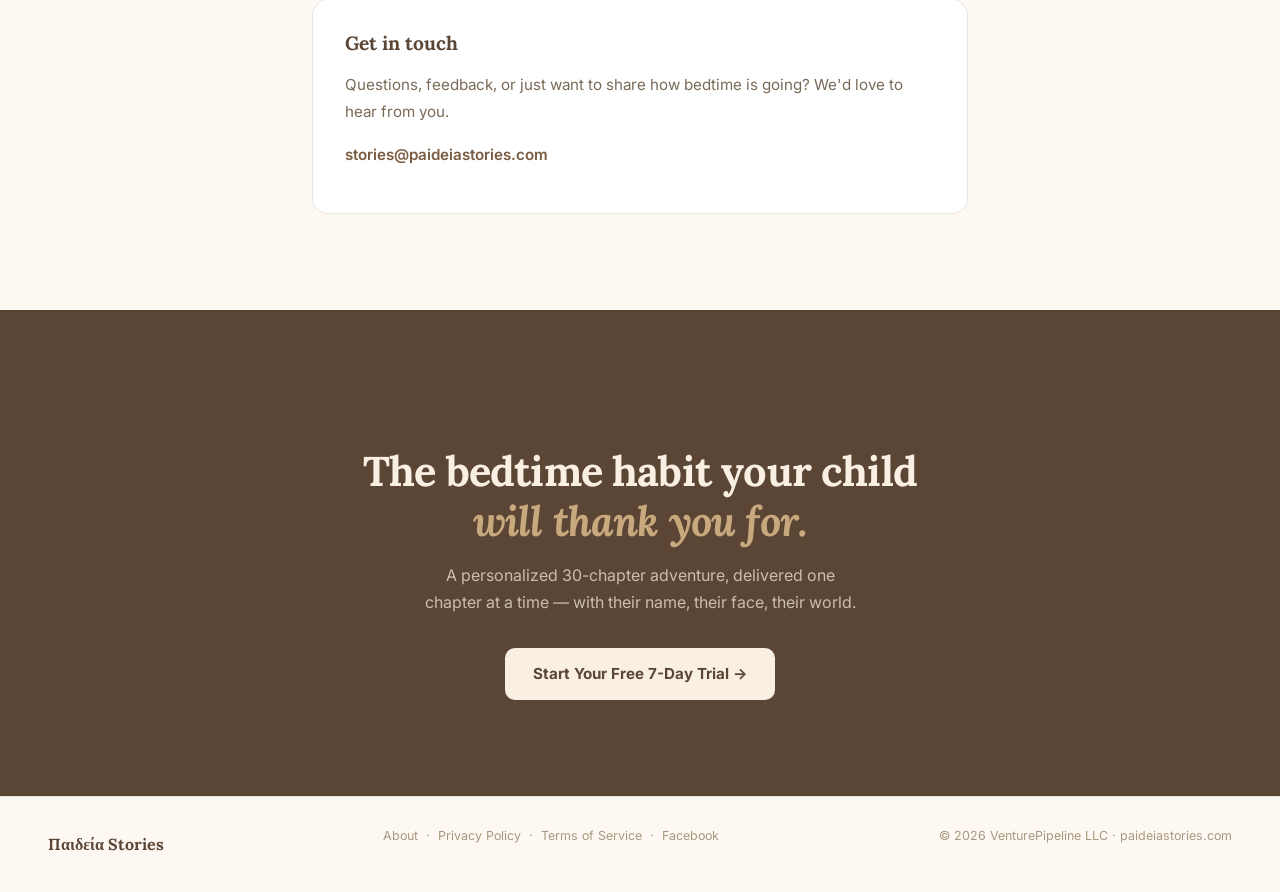
==== commit 4e79033f: "feat: add Facebook page link to all footers" ====
--- a/index.html
+++ b/index.html
@@ -4,7 +4,7 @@
 <meta charset="UTF-8">
 <link rel="icon" type="image/svg+xml" href="/favicon.svg">
 <meta name="viewport" content="width=device-width, initial-scale=1.0">
-<title>Paideia Stories — Personalized Bedtime Stories Delivered Every Night</title>
+<title>About — Paideia Stories</title>
 <link rel="preconnect" href="https://fonts.googleapis.com">
 <link rel="preconnect" href="https://fonts.gstatic.com" crossorigin>
 <link href="https://fonts.googleapis.com/css2?family=Lora:ital,wght@0,400;0,600;0,700;1,400;1,600&family=Inter:wght@400;500;600;700&display=swap" rel="stylesheet">
@@ -12,110 +12,19 @@
 <script src="/js/pixel.js"></script>
 <noscript><img height="1" width="1" style="display:none" src="https://www.facebook.com/tr?id=1517837789692750&ev=PageView&noscript=1"/></noscript>
 <style>
-.hero{max-width:1100px;margin:0 auto;padding:5rem 3rem 4rem;display:grid;grid-template-columns:1fr 1fr;gap:4rem;align-items:center}
-.hero h1{font-family:'Lora',serif;font-size:clamp(2.2rem,4vw,3rem);font-weight:700;line-height:1.15;letter-spacing:-.02em;margin-bottom:1.25rem;color:var(--brown)}
-.hero h1 em{font-style:italic;color:var(--brown-mid)}
-.hero-sub{font-size:1.05rem;color:var(--muted);line-height:1.75;margin-bottom:2.25rem;max-width:460px}
-.hero-actions{display:flex;gap:.875rem;flex-wrap:wrap;margin-bottom:2rem}
-.hero-proof{display:flex;gap:1.5rem;flex-wrap:wrap}
-.proof-item{font-size:.82rem;color:var(--faint);display:flex;align-items:center;gap:.4rem}
-.proof-check{color:var(--brown-light);font-weight:700}
-.hero-right{display:flex;justify-content:center}
-.story-preview{background:#fff;border:1px solid var(--border);border-radius:var(--radius-xl);padding:2rem;max-width:340px;width:100%;box-shadow:0 8px 40px rgba(91,70,54,.1);position:relative}
-.story-preview::before{content:'';position:absolute;top:0;left:0;right:0;height:4px;background:linear-gradient(90deg,var(--brown),var(--brown-light));border-radius:var(--radius-xl) var(--radius-xl) 0 0}
-.preview-badge{position:absolute;top:1rem;right:1rem;background:var(--brown);color:var(--cream);font-size:.62rem;font-weight:700;letter-spacing:.08em;text-transform:uppercase;border-radius:100px;padding:.2rem .6rem}
-.preview-header{display:flex;align-items:center;gap:.75rem;margin-bottom:1.25rem}
-.preview-icon{width:44px;height:44px;border-radius:50%;background:var(--parchment2);border:1px solid var(--border);display:flex;align-items:center;justify-content:center;font-size:1.25rem;flex-shrink:0}
-.preview-from{font-size:.72rem;color:var(--faint);margin-bottom:2px}
-.preview-title{font-size:.9rem;font-weight:600;color:var(--brown)}
-.preview-arc{font-size:.72rem;color:var(--brown-light);font-weight:500;margin-top:2px}
-.preview-image{width:100%;border-radius:var(--radius-lg);margin-bottom:1.25rem;overflow:hidden}
-.preview-image img{width:100%;display:block;border-radius:var(--radius-lg)}
-.preview-story-text{font-family:'Lora',serif;font-size:.88rem;line-height:1.7;color:var(--text);margin-bottom:1.25rem}
-.preview-moral{background:var(--parchment2);border-left:3px solid var(--brown-light);padding:.75rem 1rem;border-radius:0 var(--radius) var(--radius) 0;font-size:.78rem;font-style:italic;color:var(--brown-mid);margin-bottom:1rem}
-.preview-words{display:flex;gap:.5rem;flex-wrap:wrap}
-.preview-word{background:var(--parchment2);border:1px solid var(--border);border-radius:100px;padding:.2rem .65rem;font-size:.72rem;font-weight:600;color:var(--brown-mid)}
-.edu-band{background:var(--brown);color:var(--cream);padding:4rem 3rem}
-.edu-band-inner{max-width:1000px;margin:0 auto;display:grid;grid-template-columns:1fr 1fr;gap:4rem;align-items:center}
-.edu-greek{font-family:'Lora',serif;font-size:4rem;font-weight:700;color:var(--brown-light);margin-bottom:.5rem;letter-spacing:-.02em}
-.edu-pronunciation{font-size:.9rem;color:rgba(249,240,227,.6);margin-bottom:.25rem;letter-spacing:.05em}
-.edu-definition{font-family:'Lora',serif;font-size:1.05rem;font-style:italic;color:rgba(249,240,227,.8);line-height:1.6}
-.edu-right h2{font-family:'Lora',serif;font-size:1.6rem;font-weight:700;line-height:1.25;letter-spacing:-.02em;color:var(--cream);margin-bottom:1rem}
-.edu-right p{font-size:.92rem;color:rgba(249,240,227,.72);line-height:1.75;margin-bottom:.75rem}
-.edu-benefits{list-style:none;display:flex;flex-direction:column;gap:.5rem;margin-top:1.25rem}
-.edu-benefits li{display:flex;align-items:flex-start;gap:.65rem;font-size:.88rem;color:rgba(249,240,227,.78);line-height:1.5}
-.edu-benefits li::before{content:'→';color:var(--brown-light);flex-shrink:0}
-.section{max-width:1000px;margin:0 auto;padding:5rem 3rem}
-.section-label{font-size:.7rem;font-weight:700;letter-spacing:.16em;text-transform:uppercase;color:var(--brown-light);margin-bottom:.75rem}
-.section-heading{font-family:'Lora',serif;font-size:clamp(1.7rem,3.5vw,2.3rem);font-weight:700;line-height:1.2;letter-spacing:-.02em;margin-bottom:1rem;color:var(--brown)}
-.section-sub{font-size:1rem;color:var(--muted);max-width:520px;line-height:1.75;margin-bottom:3rem}
-.tiers-grid{display:grid;grid-template-columns:repeat(4,1fr);gap:1rem}
-.tier-card{background:#fff;border:1px solid var(--border);border-radius:var(--radius-lg);padding:1.5rem;transition:border-color .2s,transform .2s}
-.tier-card:hover{border-color:var(--brown-light);transform:translateY(-2px)}
-.tier-emoji{font-size:1.75rem;margin-bottom:.75rem}
-.tier-name{font-family:'Lora',serif;font-size:1rem;font-weight:700;color:var(--brown);margin-bottom:.25rem}
-.tier-ages{font-size:.72rem;font-weight:600;letter-spacing:.08em;text-transform:uppercase;color:var(--brown-light);margin-bottom:.75rem}
-.tier-desc{font-size:.82rem;color:var(--muted);line-height:1.55;margin-bottom:.75rem}
-.tier-spec{font-size:.74rem;color:var(--faint);margin-bottom:.2rem}
-.tier-spec strong{color:var(--brown-mid)}
-.arc-bg{background:var(--parchment2);border-top:1px solid var(--border);border-bottom:1px solid var(--border)}
-.arc-inner{max-width:1000px;margin:0 auto;padding:5rem 3rem;display:grid;grid-template-columns:1fr 1fr;gap:5rem;align-items:center}
-.arc-left h2{font-family:'Lora',serif;font-size:clamp(1.7rem,3.5vw,2.3rem);font-weight:700;line-height:1.2;letter-spacing:-.02em;margin-bottom:1rem;color:var(--brown)}
-.arc-left h2 em{font-style:italic;color:var(--brown-mid)}
-.arc-left p{font-size:.95rem;color:var(--muted);line-height:1.75;margin-bottom:1rem}
-.arc-benefits{list-style:none;display:flex;flex-direction:column;gap:.6rem;margin-top:1.25rem}
-.arc-benefits li{display:flex;align-items:flex-start;gap:.65rem;font-size:.88rem;color:var(--muted);line-height:1.5}
-.arc-benefits li::before{content:'✦';color:var(--brown-light);flex-shrink:0;font-size:.7rem;margin-top:.2rem}
-.arc-right{display:flex;flex-direction:column;gap:.75rem}
-.arc-chapter{background:#fff;border:1px solid var(--border);border-radius:var(--radius-lg);padding:1rem 1.25rem;display:flex;align-items:center;gap:1rem;transition:border-color .2s}
-.arc-chapter:hover{border-color:var(--brown-light)}
-.arc-chapter-num{width:36px;height:36px;border-radius:50%;background:var(--parchment2);border:1px solid var(--border);display:flex;align-items:center;justify-content:center;font-family:'Lora',serif;font-size:.85rem;font-weight:700;color:var(--brown);flex-shrink:0}
-.arc-chapter-num.active{background:var(--brown);border-color:var(--brown);color:var(--cream)}
-.arc-chapter-title{font-size:.85rem;font-weight:600;color:var(--brown);margin-bottom:.15rem}
-.arc-chapter-desc{font-size:.75rem;color:var(--muted)}
-.arc-chapter-badge{margin-left:auto;font-size:.62rem;font-weight:700;letter-spacing:.08em;text-transform:uppercase;background:rgba(200,169,126,.15);color:var(--brown-light);border:1px solid rgba(200,169,126,.3);border-radius:100px;padding:.2rem .6rem;flex-shrink:0}
-.arc-dots{display:flex;align-items:center;gap:.4rem;padding:.5rem 1.25rem}
-.arc-dot{width:5px;height:5px;border-radius:50%;background:var(--border)}
-.arc-note{font-size:.78rem;color:var(--faint);text-align:center;font-style:italic;margin-top:.5rem}
-.hiw-bg{background:var(--parchment2);border-top:1px solid var(--border);border-bottom:1px solid var(--border)}
-.steps-grid{display:grid;grid-template-columns:repeat(4,1fr);gap:1.5rem;position:relative}
-.steps-grid::before{content:'';position:absolute;top:22px;left:12%;right:12%;height:1px;background:var(--border)}
-.step{text-align:center;padding:0 .5rem;position:relative;z-index:1}
-.step-num{width:44px;height:44px;border-radius:50%;background:#fff;border:2px solid var(--brown-light);color:var(--brown);font-family:'Lora',serif;font-size:1.1rem;font-weight:700;display:flex;align-items:center;justify-content:center;margin:0 auto 1.25rem}
-.step-title{font-weight:600;font-size:.9rem;margin-bottom:.5rem;color:var(--brown)}
-.step-desc{font-size:.8rem;color:var(--muted);line-height:1.55}
-.pricing-grid{display:grid;grid-template-columns:1fr 1fr;gap:1.5rem;max-width:700px;margin:0 auto}
-.pricing-card{background:#fff;border:1px solid var(--border);border-radius:var(--radius-xl);padding:2.25rem;position:relative;overflow:hidden}
-.pricing-card.featured{border-color:var(--brown-light)}
-.pricing-card::before{content:'';position:absolute;top:0;left:0;right:0;height:3px;background:var(--border)}
-.pricing-card.featured::before{background:linear-gradient(90deg,var(--brown),var(--brown-light))}
-.pricing-badge{display:inline-block;font-size:.68rem;font-weight:700;letter-spacing:.1em;text-transform:uppercase;background:rgba(200,169,126,.15);color:var(--brown-light);border:1px solid rgba(200,169,126,.4);border-radius:100px;padding:.25rem .8rem;margin-bottom:1.25rem}
-.pricing-name{font-family:'Lora',serif;font-size:1.1rem;font-weight:700;color:var(--brown);margin-bottom:.5rem}
-.pricing-price{font-family:'Lora',serif;font-size:2.75rem;font-weight:700;color:var(--brown);line-height:1;letter-spacing:-.02em;margin-bottom:.25rem}
-.pricing-price sup{font-family:'Inter',sans-serif;font-size:1.2rem;font-weight:600;vertical-align:super;line-height:0}
-.pricing-period{font-size:.8rem;color:var(--muted);margin-bottom:.5rem}
-.pricing-annual{font-size:.78rem;color:var(--brown-light);font-weight:600;margin-bottom:1.5rem}
-.pricing-features{list-style:none;display:flex;flex-direction:column;gap:.6rem;margin-bottom:1.75rem}
-.pricing-features li{display:flex;align-items:flex-start;gap:.6rem;font-size:.85rem;color:var(--muted)}
-.pricing-features li::before{content:'✓';color:var(--brown-light);font-weight:700;flex-shrink:0}
-.pricing-safety{font-size:.8rem;color:var(--faint);text-align:center;max-width:560px;margin:0 auto 2rem;line-height:1.6;font-style:italic}
-.trial-note{font-size:.74rem;color:var(--faint);text-align:center;margin-top:.75rem}
-@media(max-width:900px){
-  .hero{grid-template-columns:1fr;padding:3rem 1.5rem;gap:2.5rem}
-  .hero-right{order:-1}.story-preview{max-width:100%}
-  .edu-band{padding:3rem 1.5rem}.edu-band-inner{grid-template-columns:1fr;gap:2rem}
-  .arc-inner{grid-template-columns:1fr;gap:2.5rem;padding:3.5rem 1.5rem}
-  .section{padding:3.5rem 1.5rem}
-  .tiers-grid{grid-template-columns:1fr 1fr}
-  .steps-grid{grid-template-columns:1fr 1fr;gap:2rem}.steps-grid::before{display:none}
-  .pricing-grid{grid-template-columns:1fr;max-width:400px}
-}
-@media(max-width:560px){
-  .tiers-grid{grid-template-columns:1fr}
-  .steps-grid{grid-template-columns:1fr}
-  .hero-actions{flex-direction:column}
-  .btn-primary,.btn-ghost{width:100%;justify-content:center}
-}
+.page{max-width:720px;margin:0 auto;padding:4rem 2rem 6rem}
+.page-eyebrow{font-size:.7rem;font-weight:600;letter-spacing:.12em;text-transform:uppercase;color:var(--brown-light);margin-bottom:1rem}
+.page-title{font-family:'Lora',serif;font-size:2.2rem;font-weight:700;letter-spacing:-.02em;color:var(--brown);line-height:1.2;margin-bottom:1.5rem}
+.page-title em{font-style:italic;color:var(--brown-mid)}
+.lead{font-size:1.1rem;color:var(--muted);line-height:1.8;margin-bottom:2rem;font-family:'Lora',serif;font-style:italic}
+h2{font-family:'Lora',serif;font-size:1.2rem;font-weight:700;color:var(--brown);margin-bottom:.75rem;margin-top:2.5rem}
+p{color:var(--muted);line-height:1.8;margin-bottom:1rem;font-size:.95rem}
+.divider{border:none;border-top:1px solid var(--border);margin:2.5rem 0}
+.contact-card{background:#fff;border:1px solid var(--border);border-radius:var(--radius-lg);padding:1.75rem 2rem;margin-top:2rem}
+.contact-card h2{margin-top:0}
+.contact-card a{color:var(--brown-mid);text-decoration:none;font-weight:600}
+.contact-card a:hover{text-decoration:underline}
+@media(max-width:600px){.page{padding:2.5rem 1.25rem 4rem}}
 </style>
 </head>
 <body>
@@ -123,10 +32,10 @@
 <nav class="site-nav">
   <a href="/" class="nav-logo">Παιδεία Stories</a>
   <ul class="nav-links">
-    <li><a href="#why">Why it works</a></li>
-    <li><a href="#arc">The Arc</a></li>
-    <li><a href="#ages">Age tiers</a></li>
-    <li><a href="#pricing">Pricing</a></li>
+    <li><a href="/#why">Why it works</a></li>
+    <li><a href="/#arc">The Arc</a></li>
+    <li><a href="/#ages">Age tiers</a></li>
+    <li><a href="/#pricing">Pricing</a></li>
     <li><a href="/sample/">Sample story</a></li>
     <li><a href="/faq/">FAQ</a></li>
     <li><a href="/login/">Sign In</a></li>
@@ -137,10 +46,10 @@
   </button>
 </nav>
 <div class="nav-mobile" id="nav-mobile">
-  <a href="#why">Why it works</a>
-  <a href="#arc">The Arc</a>
-  <a href="#ages">Age tiers</a>
-  <a href="#pricing">Pricing</a>
+  <a href="/#why">Why it works</a>
+  <a href="/#arc">The Arc</a>
+  <a href="/#ages">Age tiers</a>
+  <a href="/#pricing">Pricing</a>
   <a href="/sample/">Sample story</a>
   <a href="/faq/">FAQ</a>
   <a href="/login/">Sign In</a>
@@ -148,236 +57,51 @@
 </div>
 <script src="/js/nav.js"></script>
 
-<section class="hero">
-  <div>
-    <div class="eyebrow">✦ Personalized · Serialized · Delivered nightly</div>
-    <h1>Your child becomes the <em>hero</em> of a new bedtime adventure <em>every night.</em></h1>
-    <p class="hero-sub">Tell us your child's name, age, appearance, and interests — we build them a personalized 30-chapter story arc, starring them. A new illustrated chapter arrives in your inbox every night at bedtime. They'll be asking to go to bed before you do.</p>
-    <div class="hero-actions">
-      <a href="/start/" class="btn-primary">Start Your Free 7-Day Trial →</a>
-      <a href="/sample/" class="btn-ghost">Read a sample story</a>
-    </div>
-    <div class="hero-proof">
-      <div class="proof-item"><span class="proof-check">✓</span> First story delivered tonight</div>
-      <div class="proof-item"><span class="proof-check">✓</span> 7-day free trial</div>
-      <div class="proof-item"><span class="proof-check">✓</span> Cancel anytime</div>
-      <div class="proof-item"><span class="proof-check">✓</span> 30-chapter serialized arcs</div>
-    </div>
-  </div>
-  <div class="hero-right">
-    <div class="story-preview">
-      <div class="preview-badge">Tonight's Story</div>
-      <div class="preview-header">
-        <div class="preview-icon">📖</div>
-        <div>
-          <div class="preview-from">Paideia Stories · 7:00 PM</div>
-          <div class="preview-title">Emma's Story Tonight</div>
-          <div class="preview-arc">Emma and the Garden of Living Stars — Chapter 7 of 30</div>
-        </div>
-      </div>
-      <div class="preview-image">
-        <img src="/images/hero.png" alt="Emma in a moonlit garden, a luminous blue flower glowing softly nearby">
-      </div>
-      <div class="preview-story-text">Emma pressed her nose against the greenhouse glass. Inside, a single blue flower glowed faintly. "Plants don't glow," she whispered. "Unless," said a small voice, "they've been waiting for someone curious enough to notice."</div>
-      <div class="preview-moral">"Curiosity is the seed of every discovery."</div>
-      <div class="preview-words">
-        <span class="preview-word">botanist</span>
-        <span class="preview-word">bioluminescent</span>
-        <span class="preview-word">curious</span>
-      </div>
-    </div>
-  </div>
-</section>
+<div class="page">
+  <div class="page-eyebrow">About</div>
+  <h1 class="page-title">We believe bedtime is<br><em>the most important 15 minutes of the day.</em></h1>
 
-<div class="edu-band" id="why">
-  <div class="edu-band-inner">
-    <div>
-      <div class="edu-greek">Παιδεία</div>
-      <div class="edu-pronunciation">py · DAY · ah</div>
-      <div class="edu-definition">"The holistic education of a child — mind, character, and soul — through story, habit, and guided experience."<br>— Ancient Greek philosophy</div>
-    </div>
-    <div class="edu-right">
-      <h2>Reading aloud every night is one of the most powerful things you can do for your child.</h2>
-      <p>Decades of child development research confirm what parents instinctively know: the bedtime story ritual builds more than vocabulary. It builds the child.</p>
-      <ul class="edu-benefits">
-        <li>Builds vocabulary 3× faster than conversation alone</li>
-        <li>Strengthens parent-child emotional bond during calm moments</li>
-        <li>Develops listening comprehension before formal reading begins</li>
-        <li>Introduces moral reasoning through safe, fictional scenarios</li>
-        <li>The nightly ritual signals safety, security, and routine</li>
-      </ul>
-    </div>
+  <p class="lead">Paideia Stories exists because the ritual matters more than the story — and we wanted to make the ritual effortless.</p>
+
+  <p>Decades of child development research confirm what parents already know intuitively: reading aloud to your child every night builds vocabulary, emotional intelligence, listening comprehension, and the parent-child bond. The problem isn't that parents don't want to do it. It's that after a long day, coming up with a good story is one thing too many.</p>
+
+  <p>We built Paideia Stories to remove that friction entirely. Each night, a personalized illustrated chapter — written for your specific child, starring them as the hero — arrives in your inbox at the exact time you choose. You open it. You read it together. That's the whole thing.</p>
+
+  <hr class="divider">
+
+  <h2>Why Παιδεία?</h2>
+  <p>Paideia (py-DAY-ah) is an Ancient Greek concept describing the holistic education of a child — not just academic knowledge, but the development of character, values, and wisdom through story, habit, and guided experience. It was the foundation of classical education for over a thousand years.</p>
+  <p>We chose this name because it captures exactly what a good bedtime story does. It isn't entertainment for its own sake. It's a nightly ritual that shapes how your child understands the world, themselves, and what it means to be good.</p>
+
+  <hr class="divider">
+
+  <h2>How the stories are made</h2>
+  <p>When you sign up, you tell us about your child — their name, age, appearance, interests, and a few things to avoid. We use that profile to generate a personalized 30-chapter story arc: a complete adventure with a consistent world, recurring characters, and an overarching quest that resolves at chapter 30.</p>
+  <p>Each night, the next chapter is written fresh — calibrated to your child's age tier, illustrated with watercolor-style scenes, and delivered to your inbox at bedtime. Every story includes a moral and vocabulary words appropriate for their age. At chapter 30, a new arc begins automatically.</p>
+  <p>Stories are generated using AI language and image models, with every output reviewed against quality and safety standards. No story is ever re-used — every child's arc is unique.</p>
+
+  <hr class="divider">
+
+  <h2>Who we are</h2>
+  <p>Paideia Stories is a product of VenturePipeline LLC, a Maryland company that builds autonomous digital products. We are a small team that believes good software should do the hard work so people can focus on what matters.</p>
+
+  <div class="contact-card">
+    <h2>Get in touch</h2>
+    <p>Questions, feedback, or just want to share how bedtime is going? We'd love to hear from you.</p>
+    <p><a href="mailto:stories@paideiastories.com">stories@paideiastories.com</a></p>
   </div>
 </div>
 
-<div class="arc-bg" id="arc">
-  <div class="arc-inner">
-    <div class="arc-left">
-      <div class="section-label">The 30-Night Arc</div>
-      <h2>Not just a story. <em>An adventure that unfolds.</em></h2>
-      <p>Every child gets a personalized 30-chapter story arc — complete with recurring characters, a consistent world, and an overarching quest. Each night picks up exactly where last night ended, with a gentle cliffhanger that makes tomorrow's bedtime something to look forward to.</p>
-      <p>Morals and vocabulary build progressively across the arc. By chapter 30, your child has followed a complete hero's journey — and they were the hero the whole time.</p>
-      <ul class="arc-benefits">
-        <li>A new arc begins automatically every 30 days</li>
-        <li>Consistent characters and world across all 30 chapters</li>
-        <li>Each chapter ends on a cliffhanger — bedtime becomes anticipated</li>
-        <li>Vocabulary and morals build progressively through the arc</li>
-        <li>Every arc is unique — no two children ever get the same story</li>
-      </ul>
-    </div>
-    <div class="arc-right">
-      <div class="arc-chapter">
-        <div class="arc-chapter-num">1</div>
-        <div>
-          <div class="arc-chapter-title">The Discovery</div>
-          <div class="arc-chapter-desc">Emma finds the glowing flower and meets Pip, the tiny moon sprite.</div>
-        </div>
-        <div class="arc-chapter-badge">Sent</div>
-      </div>
-      <div class="arc-chapter">
-        <div class="arc-chapter-num">2</div>
-        <div>
-          <div class="arc-chapter-title">The First Clue</div>
-          <div class="arc-chapter-desc">Pip reveals the map is hidden somewhere in the garden's oldest tree.</div>
-        </div>
-        <div class="arc-chapter-badge">Sent</div>
-      </div>
-      <div class="arc-chapter">
-        <div class="arc-chapter-num active">3</div>
-        <div>
-          <div class="arc-chapter-title">Tonight's Chapter</div>
-          <div class="arc-chapter-desc">Emma climbs the oak at midnight — but something is waiting at the top.</div>
-        </div>
-        <div class="arc-chapter-badge" style="background:rgba(91,70,54,.1);color:var(--brown);border-color:rgba(91,70,54,.2)">Tonight</div>
-      </div>
-      <div class="arc-dots">
-        <div class="arc-dot"></div><div class="arc-dot"></div><div class="arc-dot"></div>
-      </div>
-      <div class="arc-chapter" style="opacity:.5">
-        <div class="arc-chapter-num">30</div>
-        <div>
-          <div class="arc-chapter-title">The Garden Restored</div>
-          <div class="arc-chapter-desc">Emma returns the lost star — and the garden blooms with light.</div>
-        </div>
-      </div>
-      <p class="arc-note">Emma and the Garden of Living Stars — a 30-chapter arc, generated just for Emma.</p>
-    </div>
-  </div>
-</div>
-
-<section class="section" id="ages">
-  <div class="section-label">Every age, a different story</div>
-  <h2 class="section-heading">Stories that grow with your child</h2>
-  <p class="section-sub">Each story is calibrated to your child's age tier — the right length, vocabulary, and complexity for where they are developmentally.</p>
-  <div class="tiers-grid">
-    <div class="tier-card">
-      <div class="tier-emoji">🌙</div>
-      <div class="tier-name">Dreamlings</div>
-      <div class="tier-ages">Ages 0–2</div>
-      <div class="tier-desc">Simple, rhythmic, soothing. Short sentences and gentle repetition that calm and comfort at the end of the day.</div>
-      <div class="tier-spec"><strong>~75 words</strong> · 6 illustrated scenes</div>
-      <div class="tier-spec">Goodnight Moon style</div>
-    </div>
-    <div class="tier-card">
-      <div class="tier-emoji">🌱</div>
-      <div class="tier-name">Sprouts</div>
-      <div class="tier-ages">Ages 3–5</div>
-      <div class="tier-desc">Warm, colorful, playful. Simple vocabulary with light humor and relatable situations your child will recognize.</div>
-      <div class="tier-spec"><strong>~250 words</strong> · 5 illustrated scenes</div>
-      <div class="tier-spec">2–3 new vocabulary words nightly</div>
-    </div>
-    <div class="tier-card">
-      <div class="tier-emoji">📚</div>
-      <div class="tier-name">Readers</div>
-      <div class="tier-ages">Ages 6–8</div>
-      <div class="tier-desc">Classic storybook style. A clear hero arc with a real challenge and resolution — stories worth listening to twice.</div>
-      <div class="tier-spec"><strong>~500 words</strong> · 4 illustrated scenes</div>
-      <div class="tier-spec">2–3 new vocabulary words nightly</div>
-    </div>
-    <div class="tier-card">
-      <div class="tier-emoji">🔭</div>
-      <div class="tier-name">Explorers</div>
-      <div class="tier-ages">Ages 9–10</div>
-      <div class="tier-desc">Rich, editorial narratives with sophisticated vocabulary introduced naturally. Complex emotions and real moral weight.</div>
-      <div class="tier-spec"><strong>~800 words</strong> · 3 illustrated scenes</div>
-      <div class="tier-spec">Advanced vocabulary, introduced naturally</div>
-    </div>
-  </div>
-</section>
-
-<div class="hiw-bg">
-  <section class="section">
-    <div class="section-label">How it works</div>
-    <h2 class="section-heading">Set up once. Stories arrive every night.</h2>
-    <p class="section-sub">No apps to open. No reminders to set. Just a chapter waiting in your inbox at the time you choose.</p>
-    <div class="steps-grid">
-      <div class="step"><div class="step-num">1</div><div class="step-title">Tell us about your child</div><div class="step-desc">Name, age, appearance, interests, and bedtime. Takes 3 minutes.</div></div>
-      <div class="step"><div class="step-num">2</div><div class="step-title">We create their arc</div><div class="step-desc">AI crafts a unique 30-chapter adventure — title, characters, world, and quest — personalized to your child.</div></div>
-      <div class="step"><div class="step-num">3</div><div class="step-title">Tonight's chapter arrives</div><div class="step-desc">Each evening, the next illustrated chapter lands in your inbox at the exact time you set.</div></div>
-      <div class="step"><div class="step-num">4</div><div class="step-title">Read together. Repeat.</div><div class="step-desc">Open on your phone or tablet. Read aloud. Tomorrow night, they'll be asking what happens next.</div></div>
-    </div>
-  </section>
-</div>
-
-<section class="section" id="pricing">
-  <div class="section-label" style="text-align:center">Pricing</div>
-  <h2 class="section-heading" style="text-align:center">Simple pricing. Cancel anytime.</h2>
-  <p class="section-sub" style="text-align:center;margin:.5rem auto 1.5rem">Start with a 7-day free trial. No charge until after your trial ends.</p>
-  <p class="pricing-safety">Every story is age-calibrated, positive, and designed to build vocabulary and emotional intelligence. No violence, no fear — just the kind of story you'd be proud to read aloud.</p>
-  <div class="pricing-grid">
-    <div class="pricing-card">
-      <div class="pricing-badge">Single Child</div>
-      <div class="pricing-name">Single</div>
-      <div class="pricing-price"><sup>$</sup>14.99</div>
-      <div class="pricing-period">per month · 1 child</div>
-      <div class="pricing-annual">Or $149/year — save $31</div>
-      <ul class="pricing-features">
-        <li>One personalized child profile</li>
-        <li>30 personalized illustrated chapters monthly</li>
-        <li>Nightly chapter by email — no app required</li>
-        <li>Age-appropriate vocabulary words</li>
-        <li>Educational moral each night</li>
-        <li>7-day free trial included</li>
-      </ul>
-      <a href="/start/?plan=single" class="btn-primary" style="width:100%;justify-content:center">Start Free Trial →</a>
-      <p class="trial-note">No charge for 7 days. Cancel anytime.</p>
-    </div>
-    <div class="pricing-card featured">
-      <div class="pricing-badge">Family — Most Popular</div>
-      <div class="pricing-name">Family</div>
-      <div class="pricing-price"><sup>$</sup>24.99</div>
-      <div class="pricing-period">per month · up to 4 children</div>
-      <div class="pricing-annual">Or $249/year — save $51</div>
-      <ul class="pricing-features">
-        <li>Up to 4 personalized child profiles</li>
-        <li>Each child gets their own 30-chapter arc</li>
-        <li>Different age tiers handled automatically</li>
-        <li>30 personalized illustrated chapters per child monthly</li>
-        <li>Age-appropriate vocabulary words</li>
-        <li>Educational moral each night</li>
-        <li>7-day free trial included</li>
-      </ul>
-      <a href="/start/?plan=family" class="btn-primary" style="width:100%;justify-content:center">Start Free Trial →</a>
-      <p class="trial-note">No charge for 7 days. Cancel anytime.</p>
-    </div>
-  </div>
-</section>
-
 <section class="cta-section">
   <h2>The bedtime habit your child<br><em>will thank you for.</em></h2>
-  <p>A personalized 30-chapter adventure, delivered one chapter at a time — with their name, their face, their world. The ritual that builds readers, one cliffhanger at a time.</p>
+  <p>A personalized 30-chapter adventure, delivered one chapter at a time — with their name, their face, their world.</p>
   <a href="/start/" class="btn-primary-light">Start Your Free 7-Day Trial →</a>
 </section>
 
 <footer class="site-footer">
   <a href="/" class="footer-logo">Παιδεία Stories</a>
-  <p>
-    <a href="/privacy/" style="color:inherit;text-decoration:none">Privacy Policy</a>
-    <span style="margin:0 0.5rem">·</span>
-    <a href="/terms/" style="color:inherit;text-decoration:none">Terms of Service</a>
-  </p>
+  <p><a href="/about/" style="color:inherit;text-decoration:none">About</a><span style="margin:0 .5rem">·</span><a href="/privacy/" style="color:inherit;text-decoration:none">Privacy Policy</a><span style="margin:0 .5rem">·</span><a href="/terms/" style="color:inherit;text-decoration:none">Terms of Service</a><span style="margin:0 .5rem">·</span><a href="https://www.facebook.com/profile.php?id=61590463655828" target="_blank" rel="noopener noreferrer" style="color:inherit;text-decoration:none">Facebook</a></p>
   <p>© 2026 VenturePipeline LLC · paideiastories.com</p>
 </footer>
-
 </body>
 </html>
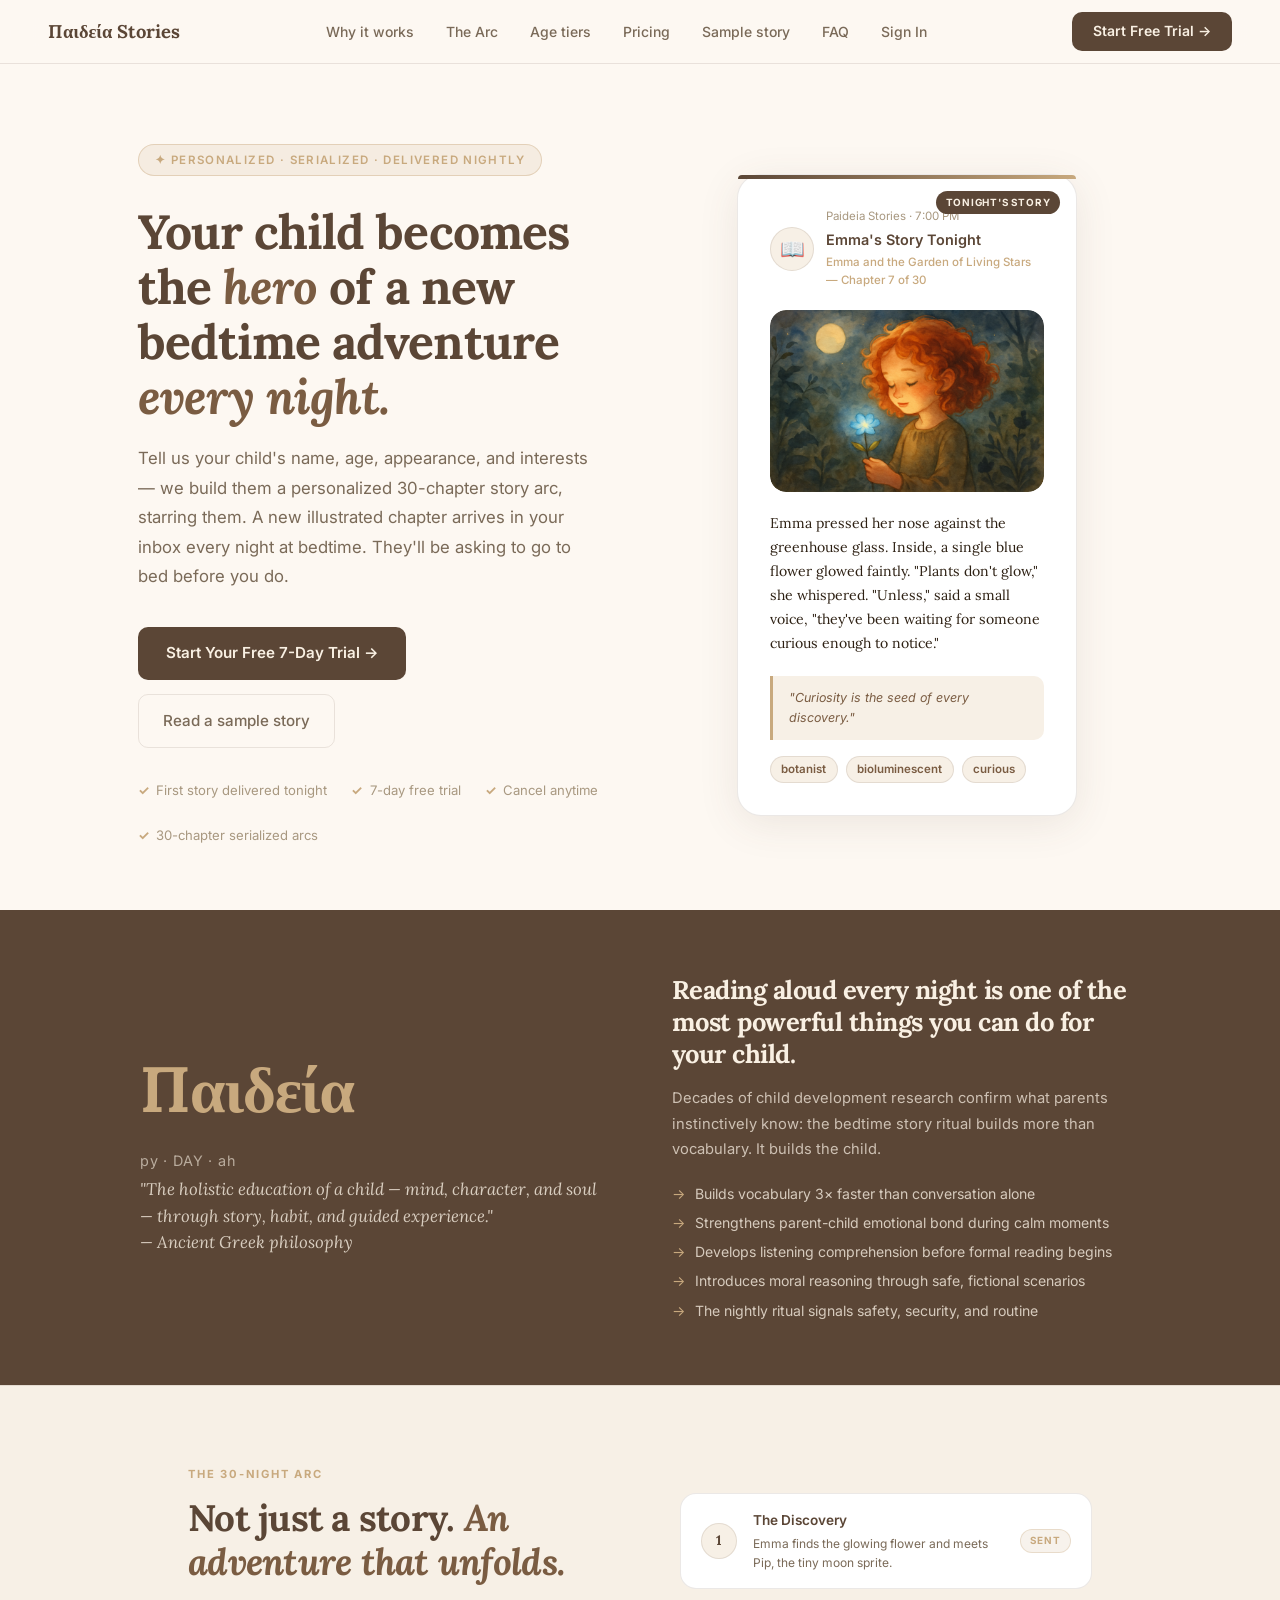
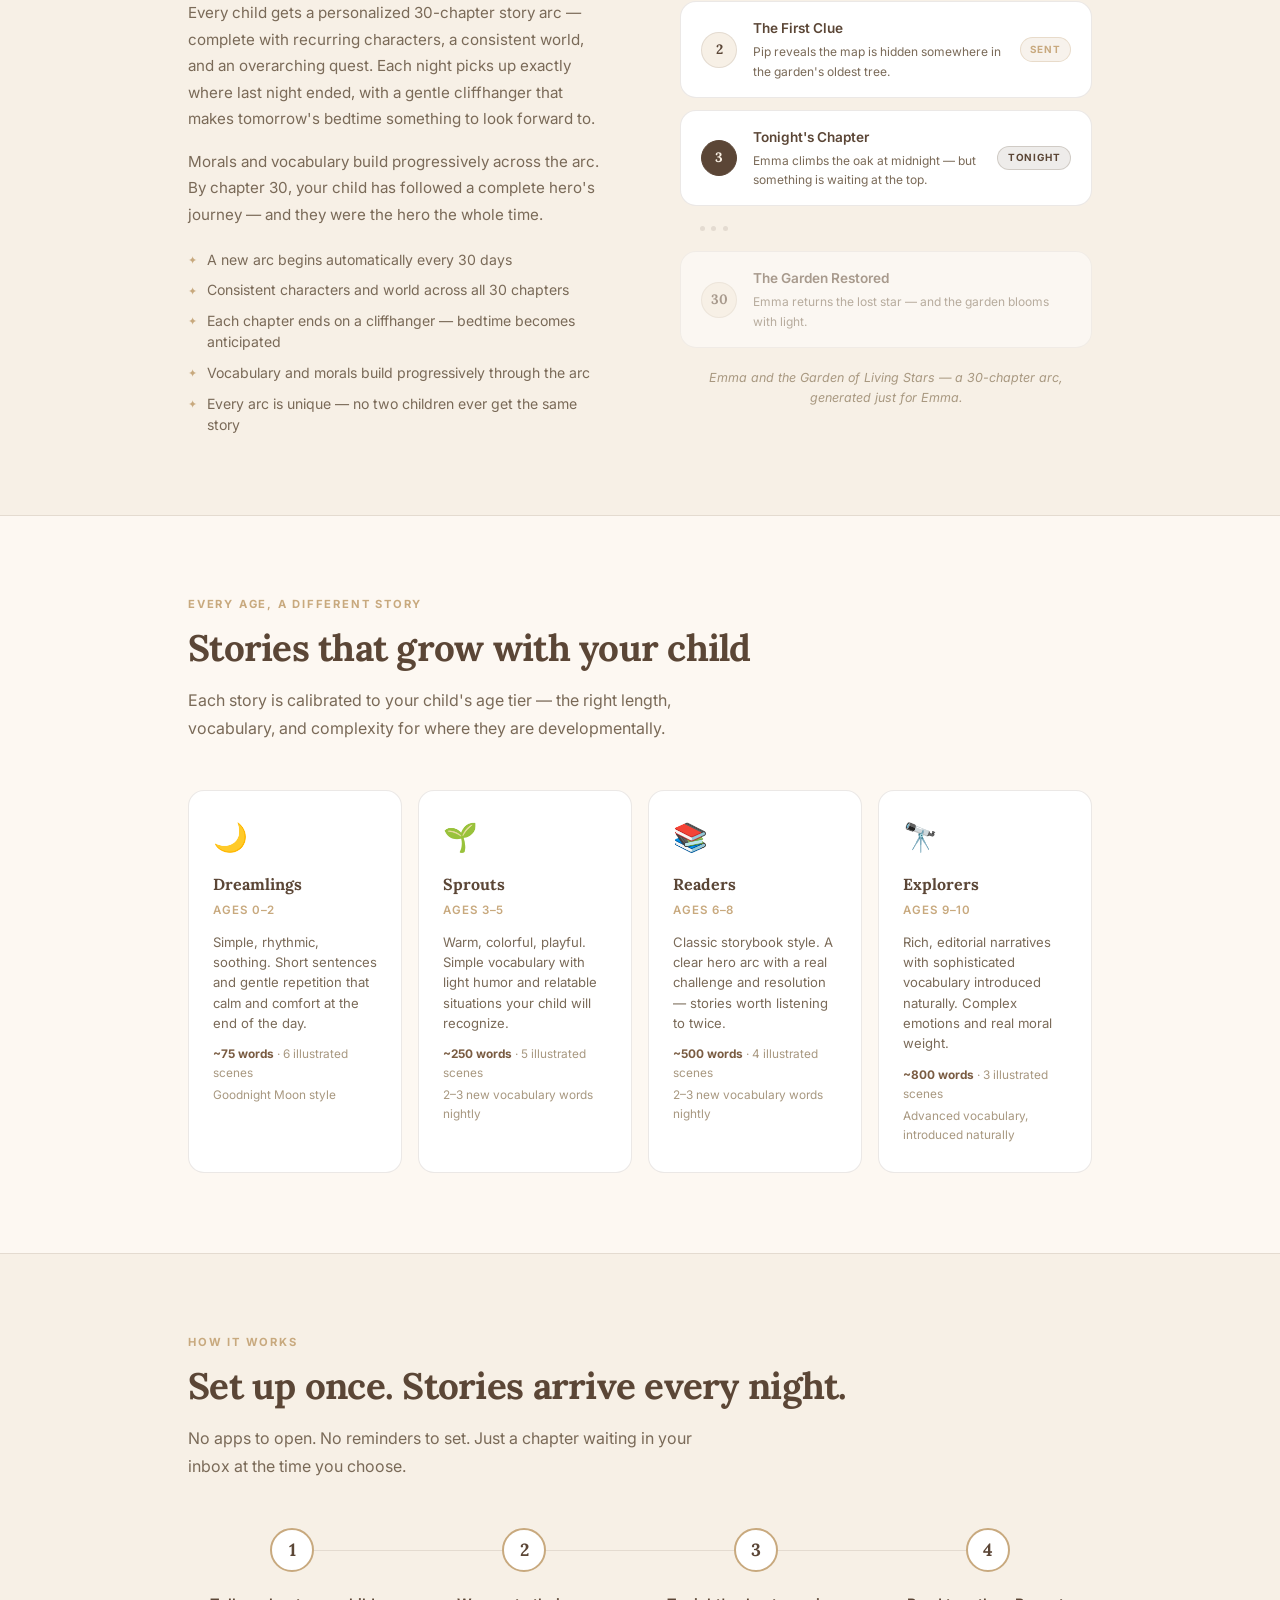
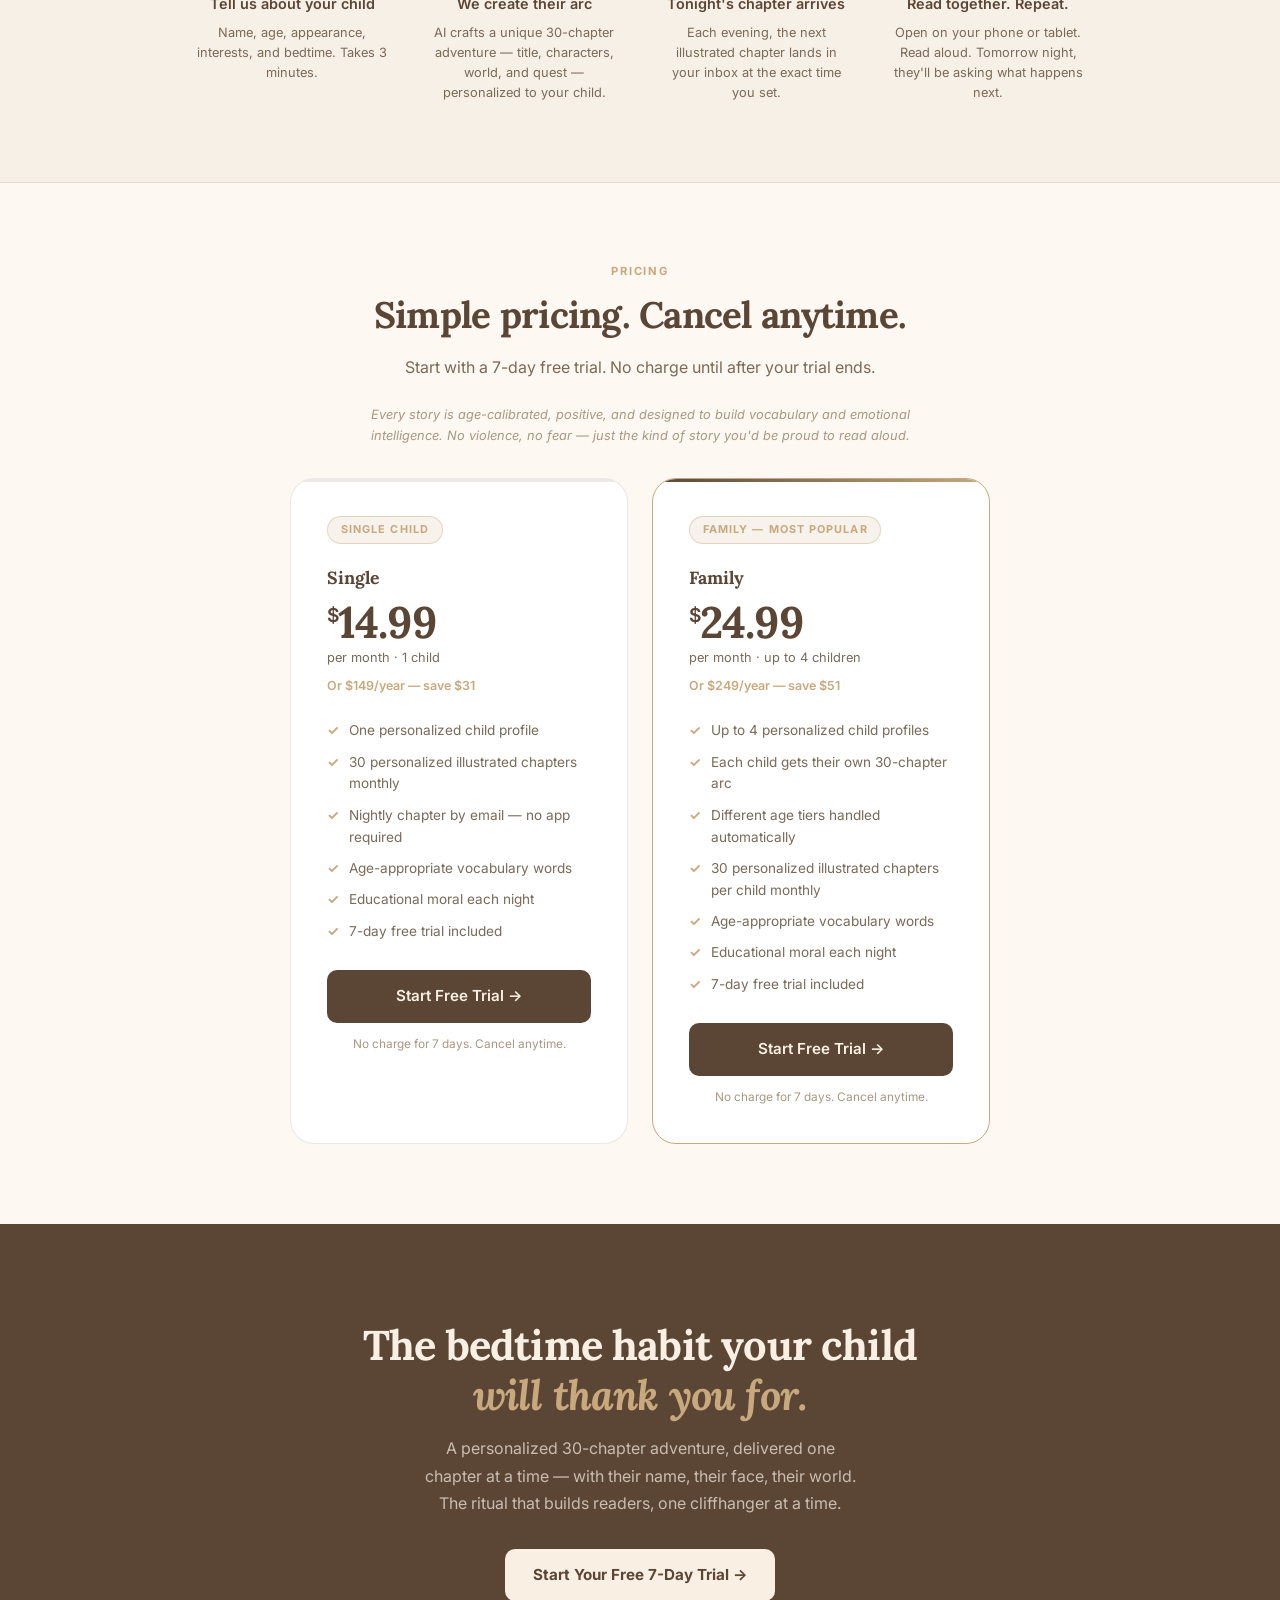
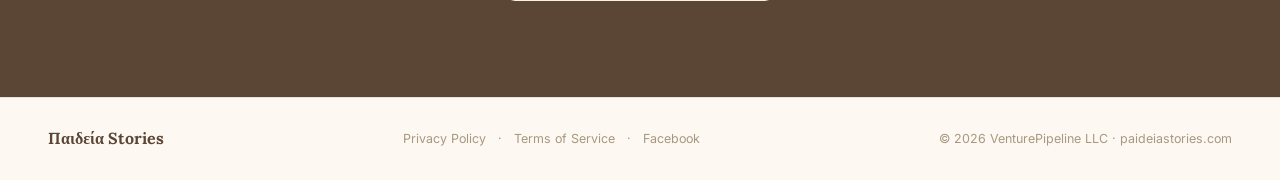
==== commit 1cd4b850: "refactor: shared CSS/JS, hamburger mobile nav, Facebook footer link — all pages" ====
--- a/index.html
+++ b/index.html
@@ -4,7 +4,7 @@
 <meta charset="UTF-8">
 <link rel="icon" type="image/svg+xml" href="/favicon.svg">
 <meta name="viewport" content="width=device-width, initial-scale=1.0">
-<title>About — Paideia Stories</title>
+<title>Paideia Stories — Personalized Bedtime Stories Delivered Every Night</title>
 <link rel="preconnect" href="https://fonts.googleapis.com">
 <link rel="preconnect" href="https://fonts.gstatic.com" crossorigin>
 <link href="https://fonts.googleapis.com/css2?family=Lora:ital,wght@0,400;0,600;0,700;1,400;1,600&family=Inter:wght@400;500;600;700&display=swap" rel="stylesheet">
@@ -12,19 +12,110 @@
 <script src="/js/pixel.js"></script>
 <noscript><img height="1" width="1" style="display:none" src="https://www.facebook.com/tr?id=1517837789692750&ev=PageView&noscript=1"/></noscript>
 <style>
-.page{max-width:720px;margin:0 auto;padding:4rem 2rem 6rem}
-.page-eyebrow{font-size:.7rem;font-weight:600;letter-spacing:.12em;text-transform:uppercase;color:var(--brown-light);margin-bottom:1rem}
-.page-title{font-family:'Lora',serif;font-size:2.2rem;font-weight:700;letter-spacing:-.02em;color:var(--brown);line-height:1.2;margin-bottom:1.5rem}
-.page-title em{font-style:italic;color:var(--brown-mid)}
-.lead{font-size:1.1rem;color:var(--muted);line-height:1.8;margin-bottom:2rem;font-family:'Lora',serif;font-style:italic}
-h2{font-family:'Lora',serif;font-size:1.2rem;font-weight:700;color:var(--brown);margin-bottom:.75rem;margin-top:2.5rem}
-p{color:var(--muted);line-height:1.8;margin-bottom:1rem;font-size:.95rem}
-.divider{border:none;border-top:1px solid var(--border);margin:2.5rem 0}
-.contact-card{background:#fff;border:1px solid var(--border);border-radius:var(--radius-lg);padding:1.75rem 2rem;margin-top:2rem}
-.contact-card h2{margin-top:0}
-.contact-card a{color:var(--brown-mid);text-decoration:none;font-weight:600}
-.contact-card a:hover{text-decoration:underline}
-@media(max-width:600px){.page{padding:2.5rem 1.25rem 4rem}}
+.hero{max-width:1100px;margin:0 auto;padding:5rem 3rem 4rem;display:grid;grid-template-columns:1fr 1fr;gap:4rem;align-items:center}
+.hero h1{font-family:'Lora',serif;font-size:clamp(2.2rem,4vw,3rem);font-weight:700;line-height:1.15;letter-spacing:-.02em;margin-bottom:1.25rem;color:var(--brown)}
+.hero h1 em{font-style:italic;color:var(--brown-mid)}
+.hero-sub{font-size:1.05rem;color:var(--muted);line-height:1.75;margin-bottom:2.25rem;max-width:460px}
+.hero-actions{display:flex;gap:.875rem;flex-wrap:wrap;margin-bottom:2rem}
+.hero-proof{display:flex;gap:1.5rem;flex-wrap:wrap}
+.proof-item{font-size:.82rem;color:var(--faint);display:flex;align-items:center;gap:.4rem}
+.proof-check{color:var(--brown-light);font-weight:700}
+.hero-right{display:flex;justify-content:center}
+.story-preview{background:#fff;border:1px solid var(--border);border-radius:var(--radius-xl);padding:2rem;max-width:340px;width:100%;box-shadow:0 8px 40px rgba(91,70,54,.1);position:relative}
+.story-preview::before{content:'';position:absolute;top:0;left:0;right:0;height:4px;background:linear-gradient(90deg,var(--brown),var(--brown-light));border-radius:var(--radius-xl) var(--radius-xl) 0 0}
+.preview-badge{position:absolute;top:1rem;right:1rem;background:var(--brown);color:var(--cream);font-size:.62rem;font-weight:700;letter-spacing:.08em;text-transform:uppercase;border-radius:100px;padding:.2rem .6rem}
+.preview-header{display:flex;align-items:center;gap:.75rem;margin-bottom:1.25rem}
+.preview-icon{width:44px;height:44px;border-radius:50%;background:var(--parchment2);border:1px solid var(--border);display:flex;align-items:center;justify-content:center;font-size:1.25rem;flex-shrink:0}
+.preview-from{font-size:.72rem;color:var(--faint);margin-bottom:2px}
+.preview-title{font-size:.9rem;font-weight:600;color:var(--brown)}
+.preview-arc{font-size:.72rem;color:var(--brown-light);font-weight:500;margin-top:2px}
+.preview-image{width:100%;border-radius:var(--radius-lg);margin-bottom:1.25rem;overflow:hidden}
+.preview-image img{width:100%;display:block;border-radius:var(--radius-lg)}
+.preview-story-text{font-family:'Lora',serif;font-size:.88rem;line-height:1.7;color:var(--text);margin-bottom:1.25rem}
+.preview-moral{background:var(--parchment2);border-left:3px solid var(--brown-light);padding:.75rem 1rem;border-radius:0 var(--radius) var(--radius) 0;font-size:.78rem;font-style:italic;color:var(--brown-mid);margin-bottom:1rem}
+.preview-words{display:flex;gap:.5rem;flex-wrap:wrap}
+.preview-word{background:var(--parchment2);border:1px solid var(--border);border-radius:100px;padding:.2rem .65rem;font-size:.72rem;font-weight:600;color:var(--brown-mid)}
+.edu-band{background:var(--brown);color:var(--cream);padding:4rem 3rem}
+.edu-band-inner{max-width:1000px;margin:0 auto;display:grid;grid-template-columns:1fr 1fr;gap:4rem;align-items:center}
+.edu-greek{font-family:'Lora',serif;font-size:4rem;font-weight:700;color:var(--brown-light);margin-bottom:.5rem;letter-spacing:-.02em}
+.edu-pronunciation{font-size:.9rem;color:rgba(249,240,227,.6);margin-bottom:.25rem;letter-spacing:.05em}
+.edu-definition{font-family:'Lora',serif;font-size:1.05rem;font-style:italic;color:rgba(249,240,227,.8);line-height:1.6}
+.edu-right h2{font-family:'Lora',serif;font-size:1.6rem;font-weight:700;line-height:1.25;letter-spacing:-.02em;color:var(--cream);margin-bottom:1rem}
+.edu-right p{font-size:.92rem;color:rgba(249,240,227,.72);line-height:1.75;margin-bottom:.75rem}
+.edu-benefits{list-style:none;display:flex;flex-direction:column;gap:.5rem;margin-top:1.25rem}
+.edu-benefits li{display:flex;align-items:flex-start;gap:.65rem;font-size:.88rem;color:rgba(249,240,227,.78);line-height:1.5}
+.edu-benefits li::before{content:'→';color:var(--brown-light);flex-shrink:0}
+.section{max-width:1000px;margin:0 auto;padding:5rem 3rem}
+.section-label{font-size:.7rem;font-weight:700;letter-spacing:.16em;text-transform:uppercase;color:var(--brown-light);margin-bottom:.75rem}
+.section-heading{font-family:'Lora',serif;font-size:clamp(1.7rem,3.5vw,2.3rem);font-weight:700;line-height:1.2;letter-spacing:-.02em;margin-bottom:1rem;color:var(--brown)}
+.section-sub{font-size:1rem;color:var(--muted);max-width:520px;line-height:1.75;margin-bottom:3rem}
+.tiers-grid{display:grid;grid-template-columns:repeat(4,1fr);gap:1rem}
+.tier-card{background:#fff;border:1px solid var(--border);border-radius:var(--radius-lg);padding:1.5rem;transition:border-color .2s,transform .2s}
+.tier-card:hover{border-color:var(--brown-light);transform:translateY(-2px)}
+.tier-emoji{font-size:1.75rem;margin-bottom:.75rem}
+.tier-name{font-family:'Lora',serif;font-size:1rem;font-weight:700;color:var(--brown);margin-bottom:.25rem}
+.tier-ages{font-size:.72rem;font-weight:600;letter-spacing:.08em;text-transform:uppercase;color:var(--brown-light);margin-bottom:.75rem}
+.tier-desc{font-size:.82rem;color:var(--muted);line-height:1.55;margin-bottom:.75rem}
+.tier-spec{font-size:.74rem;color:var(--faint);margin-bottom:.2rem}
+.tier-spec strong{color:var(--brown-mid)}
+.arc-bg{background:var(--parchment2);border-top:1px solid var(--border);border-bottom:1px solid var(--border)}
+.arc-inner{max-width:1000px;margin:0 auto;padding:5rem 3rem;display:grid;grid-template-columns:1fr 1fr;gap:5rem;align-items:center}
+.arc-left h2{font-family:'Lora',serif;font-size:clamp(1.7rem,3.5vw,2.3rem);font-weight:700;line-height:1.2;letter-spacing:-.02em;margin-bottom:1rem;color:var(--brown)}
+.arc-left h2 em{font-style:italic;color:var(--brown-mid)}
+.arc-left p{font-size:.95rem;color:var(--muted);line-height:1.75;margin-bottom:1rem}
+.arc-benefits{list-style:none;display:flex;flex-direction:column;gap:.6rem;margin-top:1.25rem}
+.arc-benefits li{display:flex;align-items:flex-start;gap:.65rem;font-size:.88rem;color:var(--muted);line-height:1.5}
+.arc-benefits li::before{content:'✦';color:var(--brown-light);flex-shrink:0;font-size:.7rem;margin-top:.2rem}
+.arc-right{display:flex;flex-direction:column;gap:.75rem}
+.arc-chapter{background:#fff;border:1px solid var(--border);border-radius:var(--radius-lg);padding:1rem 1.25rem;display:flex;align-items:center;gap:1rem;transition:border-color .2s}
+.arc-chapter:hover{border-color:var(--brown-light)}
+.arc-chapter-num{width:36px;height:36px;border-radius:50%;background:var(--parchment2);border:1px solid var(--border);display:flex;align-items:center;justify-content:center;font-family:'Lora',serif;font-size:.85rem;font-weight:700;color:var(--brown);flex-shrink:0}
+.arc-chapter-num.active{background:var(--brown);border-color:var(--brown);color:var(--cream)}
+.arc-chapter-title{font-size:.85rem;font-weight:600;color:var(--brown);margin-bottom:.15rem}
+.arc-chapter-desc{font-size:.75rem;color:var(--muted)}
+.arc-chapter-badge{margin-left:auto;font-size:.62rem;font-weight:700;letter-spacing:.08em;text-transform:uppercase;background:rgba(200,169,126,.15);color:var(--brown-light);border:1px solid rgba(200,169,126,.3);border-radius:100px;padding:.2rem .6rem;flex-shrink:0}
+.arc-dots{display:flex;align-items:center;gap:.4rem;padding:.5rem 1.25rem}
+.arc-dot{width:5px;height:5px;border-radius:50%;background:var(--border)}
+.arc-note{font-size:.78rem;color:var(--faint);text-align:center;font-style:italic;margin-top:.5rem}
+.hiw-bg{background:var(--parchment2);border-top:1px solid var(--border);border-bottom:1px solid var(--border)}
+.steps-grid{display:grid;grid-template-columns:repeat(4,1fr);gap:1.5rem;position:relative}
+.steps-grid::before{content:'';position:absolute;top:22px;left:12%;right:12%;height:1px;background:var(--border)}
+.step{text-align:center;padding:0 .5rem;position:relative;z-index:1}
+.step-num{width:44px;height:44px;border-radius:50%;background:#fff;border:2px solid var(--brown-light);color:var(--brown);font-family:'Lora',serif;font-size:1.1rem;font-weight:700;display:flex;align-items:center;justify-content:center;margin:0 auto 1.25rem}
+.step-title{font-weight:600;font-size:.9rem;margin-bottom:.5rem;color:var(--brown)}
+.step-desc{font-size:.8rem;color:var(--muted);line-height:1.55}
+.pricing-grid{display:grid;grid-template-columns:1fr 1fr;gap:1.5rem;max-width:700px;margin:0 auto}
+.pricing-card{background:#fff;border:1px solid var(--border);border-radius:var(--radius-xl);padding:2.25rem;position:relative;overflow:hidden}
+.pricing-card.featured{border-color:var(--brown-light)}
+.pricing-card::before{content:'';position:absolute;top:0;left:0;right:0;height:3px;background:var(--border)}
+.pricing-card.featured::before{background:linear-gradient(90deg,var(--brown),var(--brown-light))}
+.pricing-badge{display:inline-block;font-size:.68rem;font-weight:700;letter-spacing:.1em;text-transform:uppercase;background:rgba(200,169,126,.15);color:var(--brown-light);border:1px solid rgba(200,169,126,.4);border-radius:100px;padding:.25rem .8rem;margin-bottom:1.25rem}
+.pricing-name{font-family:'Lora',serif;font-size:1.1rem;font-weight:700;color:var(--brown);margin-bottom:.5rem}
+.pricing-price{font-family:'Lora',serif;font-size:2.75rem;font-weight:700;color:var(--brown);line-height:1;letter-spacing:-.02em;margin-bottom:.25rem}
+.pricing-price sup{font-family:'Inter',sans-serif;font-size:1.2rem;font-weight:600;vertical-align:super;line-height:0}
+.pricing-period{font-size:.8rem;color:var(--muted);margin-bottom:.5rem}
+.pricing-annual{font-size:.78rem;color:var(--brown-light);font-weight:600;margin-bottom:1.5rem}
+.pricing-features{list-style:none;display:flex;flex-direction:column;gap:.6rem;margin-bottom:1.75rem}
+.pricing-features li{display:flex;align-items:flex-start;gap:.6rem;font-size:.85rem;color:var(--muted)}
+.pricing-features li::before{content:'✓';color:var(--brown-light);font-weight:700;flex-shrink:0}
+.pricing-safety{font-size:.8rem;color:var(--faint);text-align:center;max-width:560px;margin:0 auto 2rem;line-height:1.6;font-style:italic}
+.trial-note{font-size:.74rem;color:var(--faint);text-align:center;margin-top:.75rem}
+@media(max-width:900px){
+  .hero{grid-template-columns:1fr;padding:3rem 1.5rem;gap:2.5rem}
+  .hero-right{order:-1}.story-preview{max-width:100%}
+  .edu-band{padding:3rem 1.5rem}.edu-band-inner{grid-template-columns:1fr;gap:2rem}
+  .arc-inner{grid-template-columns:1fr;gap:2.5rem;padding:3.5rem 1.5rem}
+  .section{padding:3.5rem 1.5rem}
+  .tiers-grid{grid-template-columns:1fr 1fr}
+  .steps-grid{grid-template-columns:1fr 1fr;gap:2rem}.steps-grid::before{display:none}
+  .pricing-grid{grid-template-columns:1fr;max-width:400px}
+}
+@media(max-width:560px){
+  .tiers-grid{grid-template-columns:1fr}
+  .steps-grid{grid-template-columns:1fr}
+  .hero-actions{flex-direction:column}
+  .btn-primary,.btn-ghost{width:100%;justify-content:center}
+}
 </style>
 </head>
 <body>
@@ -32,10 +123,10 @@
 <nav class="site-nav">
   <a href="/" class="nav-logo">Παιδεία Stories</a>
   <ul class="nav-links">
-    <li><a href="/#why">Why it works</a></li>
-    <li><a href="/#arc">The Arc</a></li>
-    <li><a href="/#ages">Age tiers</a></li>
-    <li><a href="/#pricing">Pricing</a></li>
+    <li><a href="#why">Why it works</a></li>
+    <li><a href="#arc">The Arc</a></li>
+    <li><a href="#ages">Age tiers</a></li>
+    <li><a href="#pricing">Pricing</a></li>
     <li><a href="/sample/">Sample story</a></li>
     <li><a href="/faq/">FAQ</a></li>
     <li><a href="/login/">Sign In</a></li>
@@ -46,10 +137,10 @@
   </button>
 </nav>
 <div class="nav-mobile" id="nav-mobile">
-  <a href="/#why">Why it works</a>
-  <a href="/#arc">The Arc</a>
-  <a href="/#ages">Age tiers</a>
-  <a href="/#pricing">Pricing</a>
+  <a href="#why">Why it works</a>
+  <a href="#arc">The Arc</a>
+  <a href="#ages">Age tiers</a>
+  <a href="#pricing">Pricing</a>
   <a href="/sample/">Sample story</a>
   <a href="/faq/">FAQ</a>
   <a href="/login/">Sign In</a>
@@ -57,51 +148,238 @@
 </div>
 <script src="/js/nav.js"></script>
 
-<div class="page">
-  <div class="page-eyebrow">About</div>
-  <h1 class="page-title">We believe bedtime is<br><em>the most important 15 minutes of the day.</em></h1>
-
-  <p class="lead">Paideia Stories exists because the ritual matters more than the story — and we wanted to make the ritual effortless.</p>
-
-  <p>Decades of child development research confirm what parents already know intuitively: reading aloud to your child every night builds vocabulary, emotional intelligence, listening comprehension, and the parent-child bond. The problem isn't that parents don't want to do it. It's that after a long day, coming up with a good story is one thing too many.</p>
-
-  <p>We built Paideia Stories to remove that friction entirely. Each night, a personalized illustrated chapter — written for your specific child, starring them as the hero — arrives in your inbox at the exact time you choose. You open it. You read it together. That's the whole thing.</p>
-
-  <hr class="divider">
-
-  <h2>Why Παιδεία?</h2>
-  <p>Paideia (py-DAY-ah) is an Ancient Greek concept describing the holistic education of a child — not just academic knowledge, but the development of character, values, and wisdom through story, habit, and guided experience. It was the foundation of classical education for over a thousand years.</p>
-  <p>We chose this name because it captures exactly what a good bedtime story does. It isn't entertainment for its own sake. It's a nightly ritual that shapes how your child understands the world, themselves, and what it means to be good.</p>
-
-  <hr class="divider">
-
-  <h2>How the stories are made</h2>
-  <p>When you sign up, you tell us about your child — their name, age, appearance, interests, and a few things to avoid. We use that profile to generate a personalized 30-chapter story arc: a complete adventure with a consistent world, recurring characters, and an overarching quest that resolves at chapter 30.</p>
-  <p>Each night, the next chapter is written fresh — calibrated to your child's age tier, illustrated with watercolor-style scenes, and delivered to your inbox at bedtime. Every story includes a moral and vocabulary words appropriate for their age. At chapter 30, a new arc begins automatically.</p>
-  <p>Stories are generated using AI language and image models, with every output reviewed against quality and safety standards. No story is ever re-used — every child's arc is unique.</p>
-
-  <hr class="divider">
-
-  <h2>Who we are</h2>
-  <p>Paideia Stories is a product of VenturePipeline LLC, a Maryland company that builds autonomous digital products. We are a small team that believes good software should do the hard work so people can focus on what matters.</p>
-
-  <div class="contact-card">
-    <h2>Get in touch</h2>
-    <p>Questions, feedback, or just want to share how bedtime is going? We'd love to hear from you.</p>
-    <p><a href="mailto:stories@paideiastories.com">stories@paideiastories.com</a></p>
+<section class="hero">
+  <div>
+    <div class="eyebrow">✦ Personalized · Serialized · Delivered nightly</div>
+    <h1>Your child becomes the <em>hero</em> of a new bedtime adventure <em>every night.</em></h1>
+    <p class="hero-sub">Tell us your child's name, age, appearance, and interests — we build them a personalized 30-chapter story arc, starring them. A new illustrated chapter arrives in your inbox every night at bedtime. They'll be asking to go to bed before you do.</p>
+    <div class="hero-actions">
+      <a href="/start/" class="btn-primary">Start Your Free 7-Day Trial →</a>
+      <a href="/sample/" class="btn-ghost">Read a sample story</a>
+    </div>
+    <div class="hero-proof">
+      <div class="proof-item"><span class="proof-check">✓</span> First story delivered tonight</div>
+      <div class="proof-item"><span class="proof-check">✓</span> 7-day free trial</div>
+      <div class="proof-item"><span class="proof-check">✓</span> Cancel anytime</div>
+      <div class="proof-item"><span class="proof-check">✓</span> 30-chapter serialized arcs</div>
+    </div>
+  </div>
+  <div class="hero-right">
+    <div class="story-preview">
+      <div class="preview-badge">Tonight's Story</div>
+      <div class="preview-header">
+        <div class="preview-icon">📖</div>
+        <div>
+          <div class="preview-from">Paideia Stories · 7:00 PM</div>
+          <div class="preview-title">Emma's Story Tonight</div>
+          <div class="preview-arc">Emma and the Garden of Living Stars — Chapter 7 of 30</div>
+        </div>
+      </div>
+      <div class="preview-image">
+        <img src="/images/hero.png" alt="Emma in a moonlit garden, a luminous blue flower glowing softly nearby">
+      </div>
+      <div class="preview-story-text">Emma pressed her nose against the greenhouse glass. Inside, a single blue flower glowed faintly. "Plants don't glow," she whispered. "Unless," said a small voice, "they've been waiting for someone curious enough to notice."</div>
+      <div class="preview-moral">"Curiosity is the seed of every discovery."</div>
+      <div class="preview-words">
+        <span class="preview-word">botanist</span>
+        <span class="preview-word">bioluminescent</span>
+        <span class="preview-word">curious</span>
+      </div>
+    </div>
+  </div>
+</section>
+
+<div class="edu-band" id="why">
+  <div class="edu-band-inner">
+    <div>
+      <div class="edu-greek">Παιδεία</div>
+      <div class="edu-pronunciation">py · DAY · ah</div>
+      <div class="edu-definition">"The holistic education of a child — mind, character, and soul — through story, habit, and guided experience."<br>— Ancient Greek philosophy</div>
+    </div>
+    <div class="edu-right">
+      <h2>Reading aloud every night is one of the most powerful things you can do for your child.</h2>
+      <p>Decades of child development research confirm what parents instinctively know: the bedtime story ritual builds more than vocabulary. It builds the child.</p>
+      <ul class="edu-benefits">
+        <li>Builds vocabulary 3× faster than conversation alone</li>
+        <li>Strengthens parent-child emotional bond during calm moments</li>
+        <li>Develops listening comprehension before formal reading begins</li>
+        <li>Introduces moral reasoning through safe, fictional scenarios</li>
+        <li>The nightly ritual signals safety, security, and routine</li>
+      </ul>
+    </div>
   </div>
 </div>
+
+<div class="arc-bg" id="arc">
+  <div class="arc-inner">
+    <div class="arc-left">
+      <div class="section-label">The 30-Night Arc</div>
+      <h2>Not just a story. <em>An adventure that unfolds.</em></h2>
+      <p>Every child gets a personalized 30-chapter story arc — complete with recurring characters, a consistent world, and an overarching quest. Each night picks up exactly where last night ended, with a gentle cliffhanger that makes tomorrow's bedtime something to look forward to.</p>
+      <p>Morals and vocabulary build progressively across the arc. By chapter 30, your child has followed a complete hero's journey — and they were the hero the whole time.</p>
+      <ul class="arc-benefits">
+        <li>A new arc begins automatically every 30 days</li>
+        <li>Consistent characters and world across all 30 chapters</li>
+        <li>Each chapter ends on a cliffhanger — bedtime becomes anticipated</li>
+        <li>Vocabulary and morals build progressively through the arc</li>
+        <li>Every arc is unique — no two children ever get the same story</li>
+      </ul>
+    </div>
+    <div class="arc-right">
+      <div class="arc-chapter">
+        <div class="arc-chapter-num">1</div>
+        <div>
+          <div class="arc-chapter-title">The Discovery</div>
+          <div class="arc-chapter-desc">Emma finds the glowing flower and meets Pip, the tiny moon sprite.</div>
+        </div>
+        <div class="arc-chapter-badge">Sent</div>
+      </div>
+      <div class="arc-chapter">
+        <div class="arc-chapter-num">2</div>
+        <div>
+          <div class="arc-chapter-title">The First Clue</div>
+          <div class="arc-chapter-desc">Pip reveals the map is hidden somewhere in the garden's oldest tree.</div>
+        </div>
+        <div class="arc-chapter-badge">Sent</div>
+      </div>
+      <div class="arc-chapter">
+        <div class="arc-chapter-num active">3</div>
+        <div>
+          <div class="arc-chapter-title">Tonight's Chapter</div>
+          <div class="arc-chapter-desc">Emma climbs the oak at midnight — but something is waiting at the top.</div>
+        </div>
+        <div class="arc-chapter-badge" style="background:rgba(91,70,54,.1);color:var(--brown);border-color:rgba(91,70,54,.2)">Tonight</div>
+      </div>
+      <div class="arc-dots">
+        <div class="arc-dot"></div><div class="arc-dot"></div><div class="arc-dot"></div>
+      </div>
+      <div class="arc-chapter" style="opacity:.5">
+        <div class="arc-chapter-num">30</div>
+        <div>
+          <div class="arc-chapter-title">The Garden Restored</div>
+          <div class="arc-chapter-desc">Emma returns the lost star — and the garden blooms with light.</div>
+        </div>
+      </div>
+      <p class="arc-note">Emma and the Garden of Living Stars — a 30-chapter arc, generated just for Emma.</p>
+    </div>
+  </div>
+</div>
+
+<section class="section" id="ages">
+  <div class="section-label">Every age, a different story</div>
+  <h2 class="section-heading">Stories that grow with your child</h2>
+  <p class="section-sub">Each story is calibrated to your child's age tier — the right length, vocabulary, and complexity for where they are developmentally.</p>
+  <div class="tiers-grid">
+    <div class="tier-card">
+      <div class="tier-emoji">🌙</div>
+      <div class="tier-name">Dreamlings</div>
+      <div class="tier-ages">Ages 0–2</div>
+      <div class="tier-desc">Simple, rhythmic, soothing. Short sentences and gentle repetition that calm and comfort at the end of the day.</div>
+      <div class="tier-spec"><strong>~75 words</strong> · 6 illustrated scenes</div>
+      <div class="tier-spec">Goodnight Moon style</div>
+    </div>
+    <div class="tier-card">
+      <div class="tier-emoji">🌱</div>
+      <div class="tier-name">Sprouts</div>
+      <div class="tier-ages">Ages 3–5</div>
+      <div class="tier-desc">Warm, colorful, playful. Simple vocabulary with light humor and relatable situations your child will recognize.</div>
+      <div class="tier-spec"><strong>~250 words</strong> · 5 illustrated scenes</div>
+      <div class="tier-spec">2–3 new vocabulary words nightly</div>
+    </div>
+    <div class="tier-card">
+      <div class="tier-emoji">📚</div>
+      <div class="tier-name">Readers</div>
+      <div class="tier-ages">Ages 6–8</div>
+      <div class="tier-desc">Classic storybook style. A clear hero arc with a real challenge and resolution — stories worth listening to twice.</div>
+      <div class="tier-spec"><strong>~500 words</strong> · 4 illustrated scenes</div>
+      <div class="tier-spec">2–3 new vocabulary words nightly</div>
+    </div>
+    <div class="tier-card">
+      <div class="tier-emoji">🔭</div>
+      <div class="tier-name">Explorers</div>
+      <div class="tier-ages">Ages 9–10</div>
+      <div class="tier-desc">Rich, editorial narratives with sophisticated vocabulary introduced naturally. Complex emotions and real moral weight.</div>
+      <div class="tier-spec"><strong>~800 words</strong> · 3 illustrated scenes</div>
+      <div class="tier-spec">Advanced vocabulary, introduced naturally</div>
+    </div>
+  </div>
+</section>
+
+<div class="hiw-bg">
+  <section class="section">
+    <div class="section-label">How it works</div>
+    <h2 class="section-heading">Set up once. Stories arrive every night.</h2>
+    <p class="section-sub">No apps to open. No reminders to set. Just a chapter waiting in your inbox at the time you choose.</p>
+    <div class="steps-grid">
+      <div class="step"><div class="step-num">1</div><div class="step-title">Tell us about your child</div><div class="step-desc">Name, age, appearance, interests, and bedtime. Takes 3 minutes.</div></div>
+      <div class="step"><div class="step-num">2</div><div class="step-title">We create their arc</div><div class="step-desc">AI crafts a unique 30-chapter adventure — title, characters, world, and quest — personalized to your child.</div></div>
+      <div class="step"><div class="step-num">3</div><div class="step-title">Tonight's chapter arrives</div><div class="step-desc">Each evening, the next illustrated chapter lands in your inbox at the exact time you set.</div></div>
+      <div class="step"><div class="step-num">4</div><div class="step-title">Read together. Repeat.</div><div class="step-desc">Open on your phone or tablet. Read aloud. Tomorrow night, they'll be asking what happens next.</div></div>
+    </div>
+  </section>
+</div>
+
+<section class="section" id="pricing">
+  <div class="section-label" style="text-align:center">Pricing</div>
+  <h2 class="section-heading" style="text-align:center">Simple pricing. Cancel anytime.</h2>
+  <p class="section-sub" style="text-align:center;margin:.5rem auto 1.5rem">Start with a 7-day free trial. No charge until after your trial ends.</p>
+  <p class="pricing-safety">Every story is age-calibrated, positive, and designed to build vocabulary and emotional intelligence. No violence, no fear — just the kind of story you'd be proud to read aloud.</p>
+  <div class="pricing-grid">
+    <div class="pricing-card">
+      <div class="pricing-badge">Single Child</div>
+      <div class="pricing-name">Single</div>
+      <div class="pricing-price"><sup>$</sup>14.99</div>
+      <div class="pricing-period">per month · 1 child</div>
+      <div class="pricing-annual">Or $149/year — save $31</div>
+      <ul class="pricing-features">
+        <li>One personalized child profile</li>
+        <li>30 personalized illustrated chapters monthly</li>
+        <li>Nightly chapter by email — no app required</li>
+        <li>Age-appropriate vocabulary words</li>
+        <li>Educational moral each night</li>
+        <li>7-day free trial included</li>
+      </ul>
+      <a href="/start/?plan=single" class="btn-primary" style="width:100%;justify-content:center">Start Free Trial →</a>
+      <p class="trial-note">No charge for 7 days. Cancel anytime.</p>
+    </div>
+    <div class="pricing-card featured">
+      <div class="pricing-badge">Family — Most Popular</div>
+      <div class="pricing-name">Family</div>
+      <div class="pricing-price"><sup>$</sup>24.99</div>
+      <div class="pricing-period">per month · up to 4 children</div>
+      <div class="pricing-annual">Or $249/year — save $51</div>
+      <ul class="pricing-features">
+        <li>Up to 4 personalized child profiles</li>
+        <li>Each child gets their own 30-chapter arc</li>
+        <li>Different age tiers handled automatically</li>
+        <li>30 personalized illustrated chapters per child monthly</li>
+        <li>Age-appropriate vocabulary words</li>
+        <li>Educational moral each night</li>
+        <li>7-day free trial included</li>
+      </ul>
+      <a href="/start/?plan=family" class="btn-primary" style="width:100%;justify-content:center">Start Free Trial →</a>
+      <p class="trial-note">No charge for 7 days. Cancel anytime.</p>
+    </div>
+  </div>
+</section>
 
 <section class="cta-section">
   <h2>The bedtime habit your child<br><em>will thank you for.</em></h2>
-  <p>A personalized 30-chapter adventure, delivered one chapter at a time — with their name, their face, their world.</p>
+  <p>A personalized 30-chapter adventure, delivered one chapter at a time — with their name, their face, their world. The ritual that builds readers, one cliffhanger at a time.</p>
   <a href="/start/" class="btn-primary-light">Start Your Free 7-Day Trial →</a>
 </section>
 
 <footer class="site-footer">
   <a href="/" class="footer-logo">Παιδεία Stories</a>
-  <p><a href="/about/" style="color:inherit;text-decoration:none">About</a><span style="margin:0 .5rem">·</span><a href="/privacy/" style="color:inherit;text-decoration:none">Privacy Policy</a><span style="margin:0 .5rem">·</span><a href="/terms/" style="color:inherit;text-decoration:none">Terms of Service</a><span style="margin:0 .5rem">·</span><a href="https://www.facebook.com/profile.php?id=61590463655828" target="_blank" rel="noopener noreferrer" style="color:inherit;text-decoration:none">Facebook</a></p>
+  <p>
+    <a href="/privacy/" style="color:inherit;text-decoration:none">Privacy Policy</a>
+    <span style="margin:0 0.5rem">·</span>
+    <a href="/terms/" style="color:inherit;text-decoration:none">Terms of Service</a>
+    <span style="margin:0 0.5rem">·</span>
+    <a href="https://www.facebook.com/profile.php?id=61590463655828" target="_blank" rel="noopener noreferrer" style="color:inherit;text-decoration:none">Facebook</a>
+  </p>
   <p>© 2026 VenturePipeline LLC · paideiastories.com</p>
 </footer>
+
 </body>
 </html>
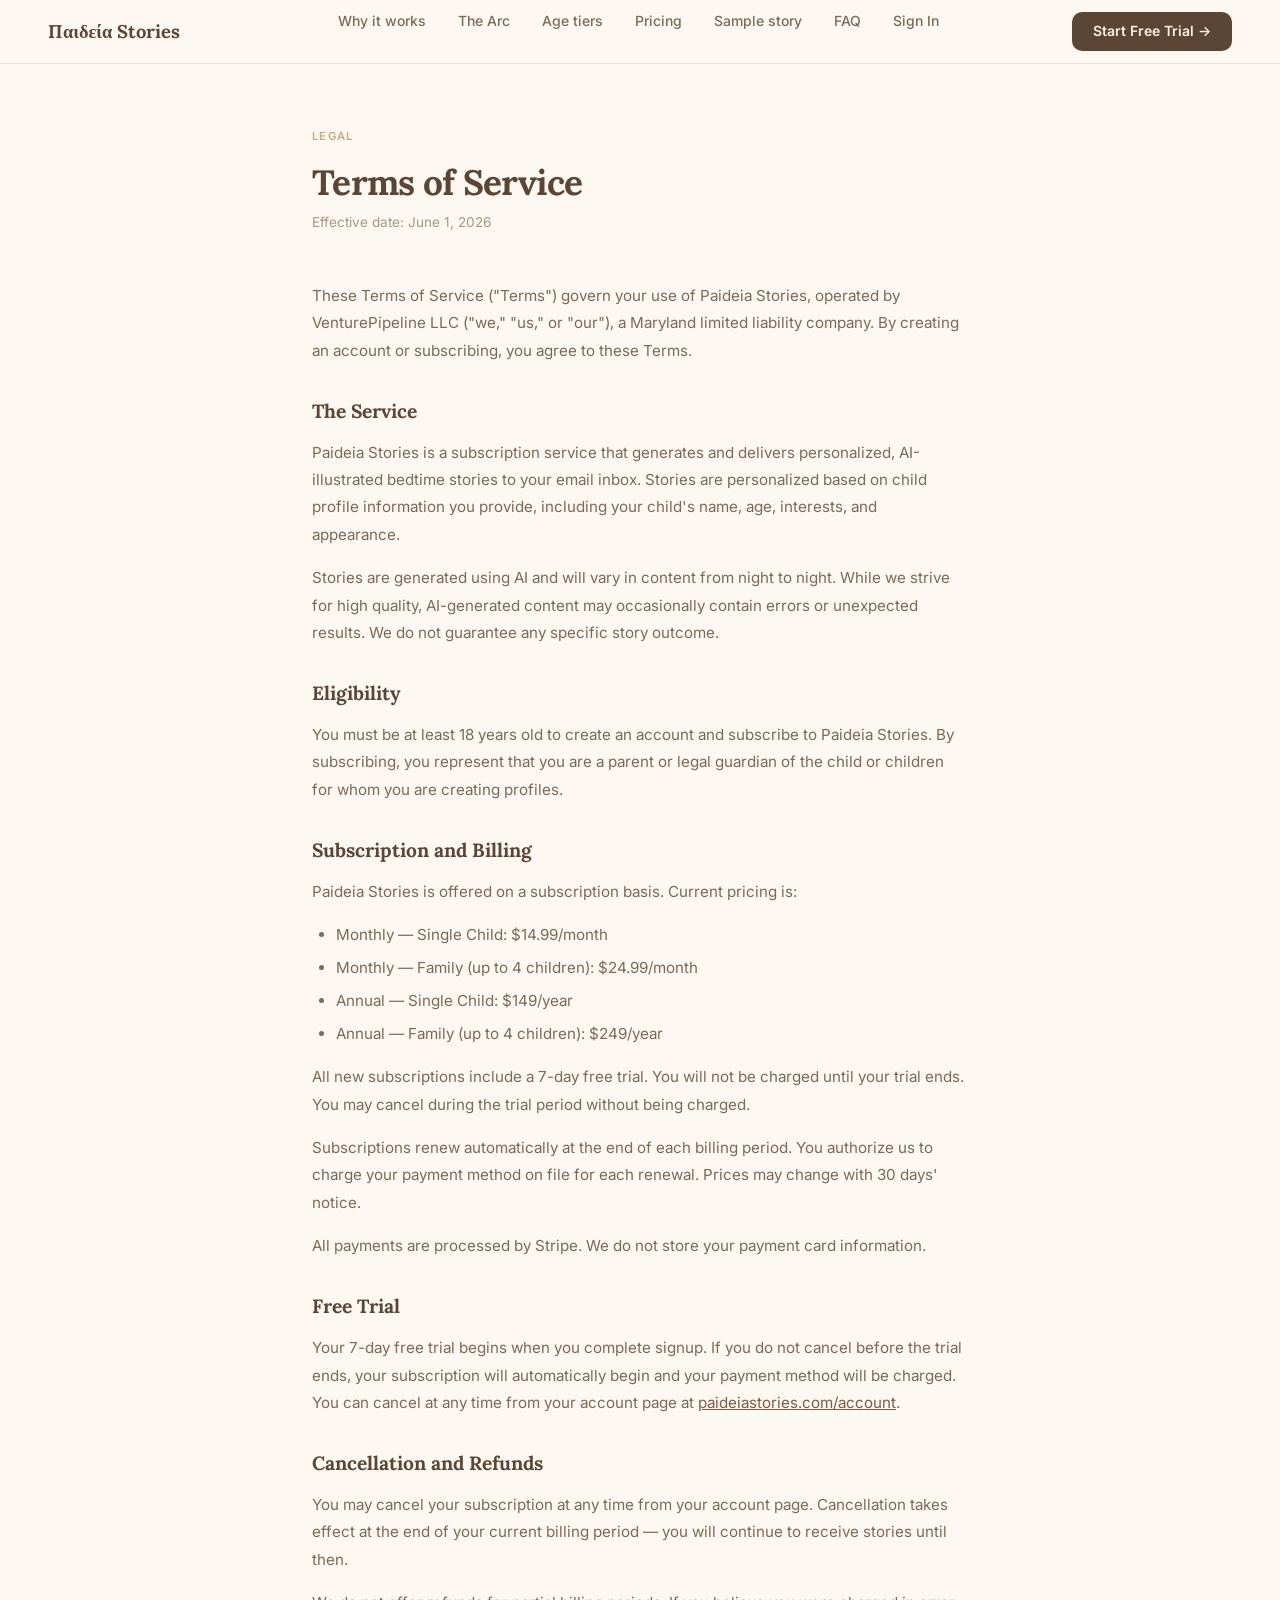
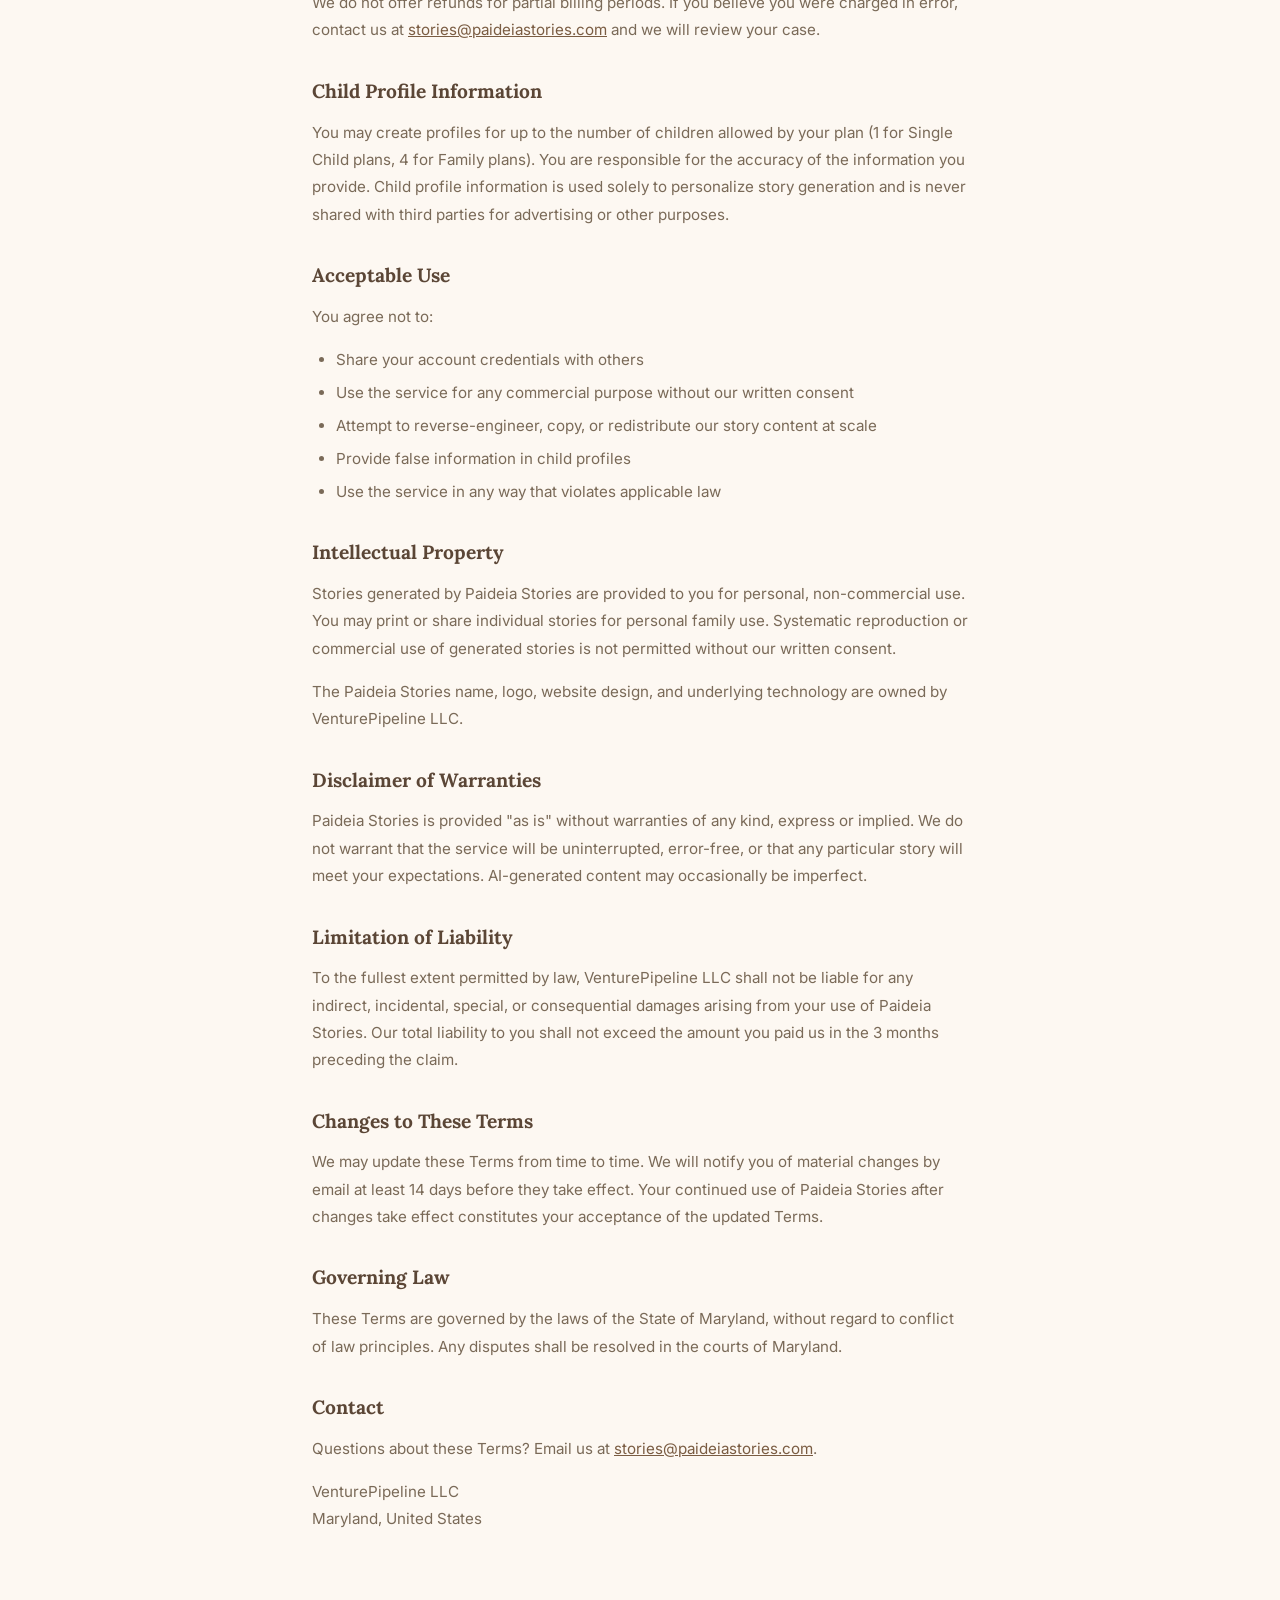
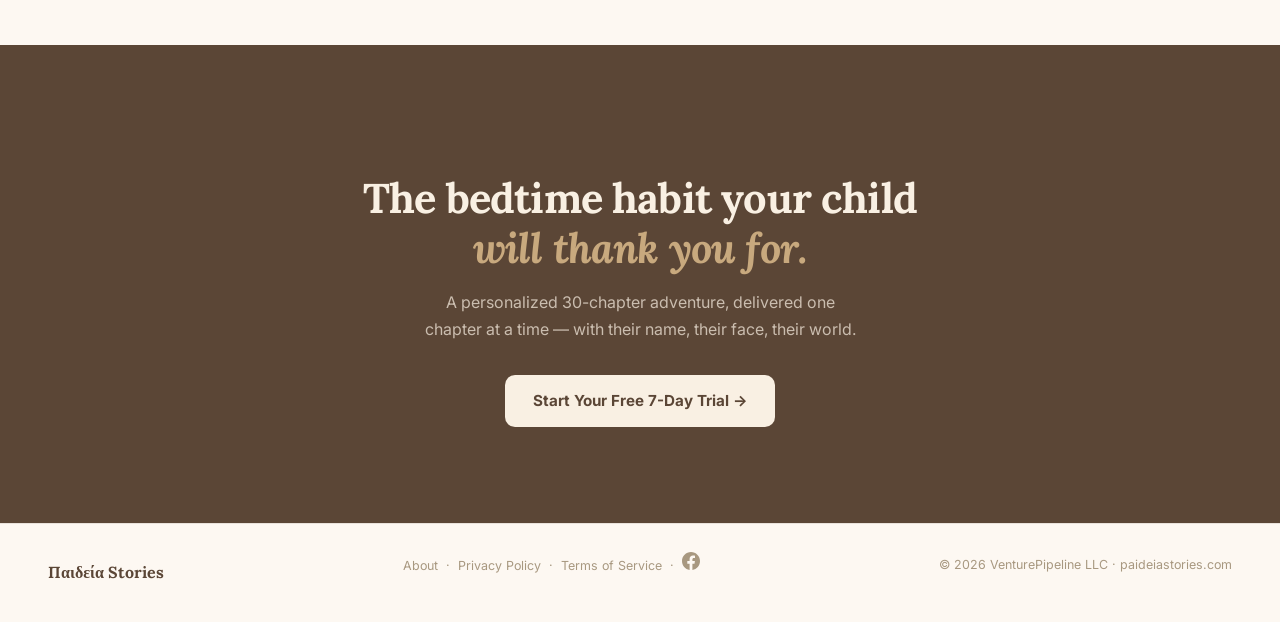
==== commit 885c46c7: "feat: Facebook icon in footer — all 11 pages" ====
--- a/index.html
+++ b/index.html
@@ -4,7 +4,7 @@
 <meta charset="UTF-8">
 <link rel="icon" type="image/svg+xml" href="/favicon.svg">
 <meta name="viewport" content="width=device-width, initial-scale=1.0">
-<title>Paideia Stories — Personalized Bedtime Stories Delivered Every Night</title>
+<title>Terms of Service — Paideia Stories</title>
 <link rel="preconnect" href="https://fonts.googleapis.com">
 <link rel="preconnect" href="https://fonts.gstatic.com" crossorigin>
 <link href="https://fonts.googleapis.com/css2?family=Lora:ital,wght@0,400;0,600;0,700;1,400;1,600&family=Inter:wght@400;500;600;700&display=swap" rel="stylesheet">
@@ -12,110 +12,16 @@
 <script src="/js/pixel.js"></script>
 <noscript><img height="1" width="1" style="display:none" src="https://www.facebook.com/tr?id=1517837789692750&ev=PageView&noscript=1"/></noscript>
 <style>
-.hero{max-width:1100px;margin:0 auto;padding:5rem 3rem 4rem;display:grid;grid-template-columns:1fr 1fr;gap:4rem;align-items:center}
-.hero h1{font-family:'Lora',serif;font-size:clamp(2.2rem,4vw,3rem);font-weight:700;line-height:1.15;letter-spacing:-.02em;margin-bottom:1.25rem;color:var(--brown)}
-.hero h1 em{font-style:italic;color:var(--brown-mid)}
-.hero-sub{font-size:1.05rem;color:var(--muted);line-height:1.75;margin-bottom:2.25rem;max-width:460px}
-.hero-actions{display:flex;gap:.875rem;flex-wrap:wrap;margin-bottom:2rem}
-.hero-proof{display:flex;gap:1.5rem;flex-wrap:wrap}
-.proof-item{font-size:.82rem;color:var(--faint);display:flex;align-items:center;gap:.4rem}
-.proof-check{color:var(--brown-light);font-weight:700}
-.hero-right{display:flex;justify-content:center}
-.story-preview{background:#fff;border:1px solid var(--border);border-radius:var(--radius-xl);padding:2rem;max-width:340px;width:100%;box-shadow:0 8px 40px rgba(91,70,54,.1);position:relative}
-.story-preview::before{content:'';position:absolute;top:0;left:0;right:0;height:4px;background:linear-gradient(90deg,var(--brown),var(--brown-light));border-radius:var(--radius-xl) var(--radius-xl) 0 0}
-.preview-badge{position:absolute;top:1rem;right:1rem;background:var(--brown);color:var(--cream);font-size:.62rem;font-weight:700;letter-spacing:.08em;text-transform:uppercase;border-radius:100px;padding:.2rem .6rem}
-.preview-header{display:flex;align-items:center;gap:.75rem;margin-bottom:1.25rem}
-.preview-icon{width:44px;height:44px;border-radius:50%;background:var(--parchment2);border:1px solid var(--border);display:flex;align-items:center;justify-content:center;font-size:1.25rem;flex-shrink:0}
-.preview-from{font-size:.72rem;color:var(--faint);margin-bottom:2px}
-.preview-title{font-size:.9rem;font-weight:600;color:var(--brown)}
-.preview-arc{font-size:.72rem;color:var(--brown-light);font-weight:500;margin-top:2px}
-.preview-image{width:100%;border-radius:var(--radius-lg);margin-bottom:1.25rem;overflow:hidden}
-.preview-image img{width:100%;display:block;border-radius:var(--radius-lg)}
-.preview-story-text{font-family:'Lora',serif;font-size:.88rem;line-height:1.7;color:var(--text);margin-bottom:1.25rem}
-.preview-moral{background:var(--parchment2);border-left:3px solid var(--brown-light);padding:.75rem 1rem;border-radius:0 var(--radius) var(--radius) 0;font-size:.78rem;font-style:italic;color:var(--brown-mid);margin-bottom:1rem}
-.preview-words{display:flex;gap:.5rem;flex-wrap:wrap}
-.preview-word{background:var(--parchment2);border:1px solid var(--border);border-radius:100px;padding:.2rem .65rem;font-size:.72rem;font-weight:600;color:var(--brown-mid)}
-.edu-band{background:var(--brown);color:var(--cream);padding:4rem 3rem}
-.edu-band-inner{max-width:1000px;margin:0 auto;display:grid;grid-template-columns:1fr 1fr;gap:4rem;align-items:center}
-.edu-greek{font-family:'Lora',serif;font-size:4rem;font-weight:700;color:var(--brown-light);margin-bottom:.5rem;letter-spacing:-.02em}
-.edu-pronunciation{font-size:.9rem;color:rgba(249,240,227,.6);margin-bottom:.25rem;letter-spacing:.05em}
-.edu-definition{font-family:'Lora',serif;font-size:1.05rem;font-style:italic;color:rgba(249,240,227,.8);line-height:1.6}
-.edu-right h2{font-family:'Lora',serif;font-size:1.6rem;font-weight:700;line-height:1.25;letter-spacing:-.02em;color:var(--cream);margin-bottom:1rem}
-.edu-right p{font-size:.92rem;color:rgba(249,240,227,.72);line-height:1.75;margin-bottom:.75rem}
-.edu-benefits{list-style:none;display:flex;flex-direction:column;gap:.5rem;margin-top:1.25rem}
-.edu-benefits li{display:flex;align-items:flex-start;gap:.65rem;font-size:.88rem;color:rgba(249,240,227,.78);line-height:1.5}
-.edu-benefits li::before{content:'→';color:var(--brown-light);flex-shrink:0}
-.section{max-width:1000px;margin:0 auto;padding:5rem 3rem}
-.section-label{font-size:.7rem;font-weight:700;letter-spacing:.16em;text-transform:uppercase;color:var(--brown-light);margin-bottom:.75rem}
-.section-heading{font-family:'Lora',serif;font-size:clamp(1.7rem,3.5vw,2.3rem);font-weight:700;line-height:1.2;letter-spacing:-.02em;margin-bottom:1rem;color:var(--brown)}
-.section-sub{font-size:1rem;color:var(--muted);max-width:520px;line-height:1.75;margin-bottom:3rem}
-.tiers-grid{display:grid;grid-template-columns:repeat(4,1fr);gap:1rem}
-.tier-card{background:#fff;border:1px solid var(--border);border-radius:var(--radius-lg);padding:1.5rem;transition:border-color .2s,transform .2s}
-.tier-card:hover{border-color:var(--brown-light);transform:translateY(-2px)}
-.tier-emoji{font-size:1.75rem;margin-bottom:.75rem}
-.tier-name{font-family:'Lora',serif;font-size:1rem;font-weight:700;color:var(--brown);margin-bottom:.25rem}
-.tier-ages{font-size:.72rem;font-weight:600;letter-spacing:.08em;text-transform:uppercase;color:var(--brown-light);margin-bottom:.75rem}
-.tier-desc{font-size:.82rem;color:var(--muted);line-height:1.55;margin-bottom:.75rem}
-.tier-spec{font-size:.74rem;color:var(--faint);margin-bottom:.2rem}
-.tier-spec strong{color:var(--brown-mid)}
-.arc-bg{background:var(--parchment2);border-top:1px solid var(--border);border-bottom:1px solid var(--border)}
-.arc-inner{max-width:1000px;margin:0 auto;padding:5rem 3rem;display:grid;grid-template-columns:1fr 1fr;gap:5rem;align-items:center}
-.arc-left h2{font-family:'Lora',serif;font-size:clamp(1.7rem,3.5vw,2.3rem);font-weight:700;line-height:1.2;letter-spacing:-.02em;margin-bottom:1rem;color:var(--brown)}
-.arc-left h2 em{font-style:italic;color:var(--brown-mid)}
-.arc-left p{font-size:.95rem;color:var(--muted);line-height:1.75;margin-bottom:1rem}
-.arc-benefits{list-style:none;display:flex;flex-direction:column;gap:.6rem;margin-top:1.25rem}
-.arc-benefits li{display:flex;align-items:flex-start;gap:.65rem;font-size:.88rem;color:var(--muted);line-height:1.5}
-.arc-benefits li::before{content:'✦';color:var(--brown-light);flex-shrink:0;font-size:.7rem;margin-top:.2rem}
-.arc-right{display:flex;flex-direction:column;gap:.75rem}
-.arc-chapter{background:#fff;border:1px solid var(--border);border-radius:var(--radius-lg);padding:1rem 1.25rem;display:flex;align-items:center;gap:1rem;transition:border-color .2s}
-.arc-chapter:hover{border-color:var(--brown-light)}
-.arc-chapter-num{width:36px;height:36px;border-radius:50%;background:var(--parchment2);border:1px solid var(--border);display:flex;align-items:center;justify-content:center;font-family:'Lora',serif;font-size:.85rem;font-weight:700;color:var(--brown);flex-shrink:0}
-.arc-chapter-num.active{background:var(--brown);border-color:var(--brown);color:var(--cream)}
-.arc-chapter-title{font-size:.85rem;font-weight:600;color:var(--brown);margin-bottom:.15rem}
-.arc-chapter-desc{font-size:.75rem;color:var(--muted)}
-.arc-chapter-badge{margin-left:auto;font-size:.62rem;font-weight:700;letter-spacing:.08em;text-transform:uppercase;background:rgba(200,169,126,.15);color:var(--brown-light);border:1px solid rgba(200,169,126,.3);border-radius:100px;padding:.2rem .6rem;flex-shrink:0}
-.arc-dots{display:flex;align-items:center;gap:.4rem;padding:.5rem 1.25rem}
-.arc-dot{width:5px;height:5px;border-radius:50%;background:var(--border)}
-.arc-note{font-size:.78rem;color:var(--faint);text-align:center;font-style:italic;margin-top:.5rem}
-.hiw-bg{background:var(--parchment2);border-top:1px solid var(--border);border-bottom:1px solid var(--border)}
-.steps-grid{display:grid;grid-template-columns:repeat(4,1fr);gap:1.5rem;position:relative}
-.steps-grid::before{content:'';position:absolute;top:22px;left:12%;right:12%;height:1px;background:var(--border)}
-.step{text-align:center;padding:0 .5rem;position:relative;z-index:1}
-.step-num{width:44px;height:44px;border-radius:50%;background:#fff;border:2px solid var(--brown-light);color:var(--brown);font-family:'Lora',serif;font-size:1.1rem;font-weight:700;display:flex;align-items:center;justify-content:center;margin:0 auto 1.25rem}
-.step-title{font-weight:600;font-size:.9rem;margin-bottom:.5rem;color:var(--brown)}
-.step-desc{font-size:.8rem;color:var(--muted);line-height:1.55}
-.pricing-grid{display:grid;grid-template-columns:1fr 1fr;gap:1.5rem;max-width:700px;margin:0 auto}
-.pricing-card{background:#fff;border:1px solid var(--border);border-radius:var(--radius-xl);padding:2.25rem;position:relative;overflow:hidden}
-.pricing-card.featured{border-color:var(--brown-light)}
-.pricing-card::before{content:'';position:absolute;top:0;left:0;right:0;height:3px;background:var(--border)}
-.pricing-card.featured::before{background:linear-gradient(90deg,var(--brown),var(--brown-light))}
-.pricing-badge{display:inline-block;font-size:.68rem;font-weight:700;letter-spacing:.1em;text-transform:uppercase;background:rgba(200,169,126,.15);color:var(--brown-light);border:1px solid rgba(200,169,126,.4);border-radius:100px;padding:.25rem .8rem;margin-bottom:1.25rem}
-.pricing-name{font-family:'Lora',serif;font-size:1.1rem;font-weight:700;color:var(--brown);margin-bottom:.5rem}
-.pricing-price{font-family:'Lora',serif;font-size:2.75rem;font-weight:700;color:var(--brown);line-height:1;letter-spacing:-.02em;margin-bottom:.25rem}
-.pricing-price sup{font-family:'Inter',sans-serif;font-size:1.2rem;font-weight:600;vertical-align:super;line-height:0}
-.pricing-period{font-size:.8rem;color:var(--muted);margin-bottom:.5rem}
-.pricing-annual{font-size:.78rem;color:var(--brown-light);font-weight:600;margin-bottom:1.5rem}
-.pricing-features{list-style:none;display:flex;flex-direction:column;gap:.6rem;margin-bottom:1.75rem}
-.pricing-features li{display:flex;align-items:flex-start;gap:.6rem;font-size:.85rem;color:var(--muted)}
-.pricing-features li::before{content:'✓';color:var(--brown-light);font-weight:700;flex-shrink:0}
-.pricing-safety{font-size:.8rem;color:var(--faint);text-align:center;max-width:560px;margin:0 auto 2rem;line-height:1.6;font-style:italic}
-.trial-note{font-size:.74rem;color:var(--faint);text-align:center;margin-top:.75rem}
-@media(max-width:900px){
-  .hero{grid-template-columns:1fr;padding:3rem 1.5rem;gap:2.5rem}
-  .hero-right{order:-1}.story-preview{max-width:100%}
-  .edu-band{padding:3rem 1.5rem}.edu-band-inner{grid-template-columns:1fr;gap:2rem}
-  .arc-inner{grid-template-columns:1fr;gap:2.5rem;padding:3.5rem 1.5rem}
-  .section{padding:3.5rem 1.5rem}
-  .tiers-grid{grid-template-columns:1fr 1fr}
-  .steps-grid{grid-template-columns:1fr 1fr;gap:2rem}.steps-grid::before{display:none}
-  .pricing-grid{grid-template-columns:1fr;max-width:400px}
-}
-@media(max-width:560px){
-  .tiers-grid{grid-template-columns:1fr}
-  .steps-grid{grid-template-columns:1fr}
-  .hero-actions{flex-direction:column}
-  .btn-primary,.btn-ghost{width:100%;justify-content:center}
-}
+.page{max-width:720px;margin:0 auto;padding:4rem 2rem 6rem}
+.page-eyebrow{font-size:.7rem;font-weight:600;letter-spacing:.12em;text-transform:uppercase;color:var(--brown-light);margin-bottom:1rem}
+.page-title{font-family:'Lora',serif;font-size:2.2rem;font-weight:700;letter-spacing:-.02em;color:var(--brown);line-height:1.2;margin-bottom:.5rem}
+.page-date{font-size:.85rem;color:var(--faint);margin-bottom:3rem}
+h2{font-family:'Lora',serif;font-size:1.2rem;font-weight:700;color:var(--brown);margin-bottom:.75rem;margin-top:2rem}
+p{color:var(--muted);line-height:1.8;margin-bottom:1rem;font-size:.95rem}
+ul{color:var(--muted);line-height:1.8;margin-bottom:1rem;padding-left:1.5rem;font-size:.95rem}
+ul li{margin-bottom:.35rem}
+a{color:var(--brown-mid);text-decoration:underline}
+@media(max-width:600px){.page{padding:2.5rem 1.25rem 4rem}}
 </style>
 </head>
 <body>
@@ -123,10 +29,10 @@
 <nav class="site-nav">
   <a href="/" class="nav-logo">Παιδεία Stories</a>
   <ul class="nav-links">
-    <li><a href="#why">Why it works</a></li>
-    <li><a href="#arc">The Arc</a></li>
-    <li><a href="#ages">Age tiers</a></li>
-    <li><a href="#pricing">Pricing</a></li>
+    <li><a href="/#why">Why it works</a></li>
+    <li><a href="/#arc">The Arc</a></li>
+    <li><a href="/#ages">Age tiers</a></li>
+    <li><a href="/#pricing">Pricing</a></li>
     <li><a href="/sample/">Sample story</a></li>
     <li><a href="/faq/">FAQ</a></li>
     <li><a href="/login/">Sign In</a></li>
@@ -137,10 +43,10 @@
   </button>
 </nav>
 <div class="nav-mobile" id="nav-mobile">
-  <a href="#why">Why it works</a>
-  <a href="#arc">The Arc</a>
-  <a href="#ages">Age tiers</a>
-  <a href="#pricing">Pricing</a>
+  <a href="/#why">Why it works</a>
+  <a href="/#arc">The Arc</a>
+  <a href="/#ages">Age tiers</a>
+  <a href="/#pricing">Pricing</a>
   <a href="/sample/">Sample story</a>
   <a href="/faq/">FAQ</a>
   <a href="/login/">Sign In</a>
@@ -148,238 +54,83 @@
 </div>
 <script src="/js/nav.js"></script>
 
-<section class="hero">
-  <div>
-    <div class="eyebrow">✦ Personalized · Serialized · Delivered nightly</div>
-    <h1>Your child becomes the <em>hero</em> of a new bedtime adventure <em>every night.</em></h1>
-    <p class="hero-sub">Tell us your child's name, age, appearance, and interests — we build them a personalized 30-chapter story arc, starring them. A new illustrated chapter arrives in your inbox every night at bedtime. They'll be asking to go to bed before you do.</p>
-    <div class="hero-actions">
-      <a href="/start/" class="btn-primary">Start Your Free 7-Day Trial →</a>
-      <a href="/sample/" class="btn-ghost">Read a sample story</a>
-    </div>
-    <div class="hero-proof">
-      <div class="proof-item"><span class="proof-check">✓</span> First story delivered tonight</div>
-      <div class="proof-item"><span class="proof-check">✓</span> 7-day free trial</div>
-      <div class="proof-item"><span class="proof-check">✓</span> Cancel anytime</div>
-      <div class="proof-item"><span class="proof-check">✓</span> 30-chapter serialized arcs</div>
-    </div>
-  </div>
-  <div class="hero-right">
-    <div class="story-preview">
-      <div class="preview-badge">Tonight's Story</div>
-      <div class="preview-header">
-        <div class="preview-icon">📖</div>
-        <div>
-          <div class="preview-from">Paideia Stories · 7:00 PM</div>
-          <div class="preview-title">Emma's Story Tonight</div>
-          <div class="preview-arc">Emma and the Garden of Living Stars — Chapter 7 of 30</div>
-        </div>
-      </div>
-      <div class="preview-image">
-        <img src="/images/hero.png" alt="Emma in a moonlit garden, a luminous blue flower glowing softly nearby">
-      </div>
-      <div class="preview-story-text">Emma pressed her nose against the greenhouse glass. Inside, a single blue flower glowed faintly. "Plants don't glow," she whispered. "Unless," said a small voice, "they've been waiting for someone curious enough to notice."</div>
-      <div class="preview-moral">"Curiosity is the seed of every discovery."</div>
-      <div class="preview-words">
-        <span class="preview-word">botanist</span>
-        <span class="preview-word">bioluminescent</span>
-        <span class="preview-word">curious</span>
-      </div>
-    </div>
-  </div>
-</section>
+<div class="page">
+  <div class="page-eyebrow">Legal</div>
+  <h1 class="page-title">Terms of Service</h1>
+  <div class="page-date">Effective date: June 1, 2026</div>
 
-<div class="edu-band" id="why">
-  <div class="edu-band-inner">
-    <div>
-      <div class="edu-greek">Παιδεία</div>
-      <div class="edu-pronunciation">py · DAY · ah</div>
-      <div class="edu-definition">"The holistic education of a child — mind, character, and soul — through story, habit, and guided experience."<br>— Ancient Greek philosophy</div>
-    </div>
-    <div class="edu-right">
-      <h2>Reading aloud every night is one of the most powerful things you can do for your child.</h2>
-      <p>Decades of child development research confirm what parents instinctively know: the bedtime story ritual builds more than vocabulary. It builds the child.</p>
-      <ul class="edu-benefits">
-        <li>Builds vocabulary 3× faster than conversation alone</li>
-        <li>Strengthens parent-child emotional bond during calm moments</li>
-        <li>Develops listening comprehension before formal reading begins</li>
-        <li>Introduces moral reasoning through safe, fictional scenarios</li>
-        <li>The nightly ritual signals safety, security, and routine</li>
-      </ul>
-    </div>
-  </div>
+  <p>These Terms of Service ("Terms") govern your use of Paideia Stories, operated by VenturePipeline LLC ("we," "us," or "our"), a Maryland limited liability company. By creating an account or subscribing, you agree to these Terms.</p>
+
+  <h2>The Service</h2>
+  <p>Paideia Stories is a subscription service that generates and delivers personalized, AI-illustrated bedtime stories to your email inbox. Stories are personalized based on child profile information you provide, including your child's name, age, interests, and appearance.</p>
+  <p>Stories are generated using AI and will vary in content from night to night. While we strive for high quality, AI-generated content may occasionally contain errors or unexpected results. We do not guarantee any specific story outcome.</p>
+
+  <h2>Eligibility</h2>
+  <p>You must be at least 18 years old to create an account and subscribe to Paideia Stories. By subscribing, you represent that you are a parent or legal guardian of the child or children for whom you are creating profiles.</p>
+
+  <h2>Subscription and Billing</h2>
+  <p>Paideia Stories is offered on a subscription basis. Current pricing is:</p>
+  <ul>
+    <li>Monthly — Single Child: $14.99/month</li>
+    <li>Monthly — Family (up to 4 children): $24.99/month</li>
+    <li>Annual — Single Child: $149/year</li>
+    <li>Annual — Family (up to 4 children): $249/year</li>
+  </ul>
+  <p>All new subscriptions include a 7-day free trial. You will not be charged until your trial ends. You may cancel during the trial period without being charged.</p>
+  <p>Subscriptions renew automatically at the end of each billing period. You authorize us to charge your payment method on file for each renewal. Prices may change with 30 days' notice.</p>
+  <p>All payments are processed by Stripe. We do not store your payment card information.</p>
+
+  <h2>Free Trial</h2>
+  <p>Your 7-day free trial begins when you complete signup. If you do not cancel before the trial ends, your subscription will automatically begin and your payment method will be charged. You can cancel at any time from your account page at <a href="/account/">paideiastories.com/account</a>.</p>
+
+  <h2>Cancellation and Refunds</h2>
+  <p>You may cancel your subscription at any time from your account page. Cancellation takes effect at the end of your current billing period — you will continue to receive stories until then.</p>
+  <p>We do not offer refunds for partial billing periods. If you believe you were charged in error, contact us at <a href="mailto:stories@paideiastories.com">stories@paideiastories.com</a> and we will review your case.</p>
+
+  <h2>Child Profile Information</h2>
+  <p>You may create profiles for up to the number of children allowed by your plan (1 for Single Child plans, 4 for Family plans). You are responsible for the accuracy of the information you provide. Child profile information is used solely to personalize story generation and is never shared with third parties for advertising or other purposes.</p>
+
+  <h2>Acceptable Use</h2>
+  <p>You agree not to:</p>
+  <ul>
+    <li>Share your account credentials with others</li>
+    <li>Use the service for any commercial purpose without our written consent</li>
+    <li>Attempt to reverse-engineer, copy, or redistribute our story content at scale</li>
+    <li>Provide false information in child profiles</li>
+    <li>Use the service in any way that violates applicable law</li>
+  </ul>
+
+  <h2>Intellectual Property</h2>
+  <p>Stories generated by Paideia Stories are provided to you for personal, non-commercial use. You may print or share individual stories for personal family use. Systematic reproduction or commercial use of generated stories is not permitted without our written consent.</p>
+  <p>The Paideia Stories name, logo, website design, and underlying technology are owned by VenturePipeline LLC.</p>
+
+  <h2>Disclaimer of Warranties</h2>
+  <p>Paideia Stories is provided "as is" without warranties of any kind, express or implied. We do not warrant that the service will be uninterrupted, error-free, or that any particular story will meet your expectations. AI-generated content may occasionally be imperfect.</p>
+
+  <h2>Limitation of Liability</h2>
+  <p>To the fullest extent permitted by law, VenturePipeline LLC shall not be liable for any indirect, incidental, special, or consequential damages arising from your use of Paideia Stories. Our total liability to you shall not exceed the amount you paid us in the 3 months preceding the claim.</p>
+
+  <h2>Changes to These Terms</h2>
+  <p>We may update these Terms from time to time. We will notify you of material changes by email at least 14 days before they take effect. Your continued use of Paideia Stories after changes take effect constitutes your acceptance of the updated Terms.</p>
+
+  <h2>Governing Law</h2>
+  <p>These Terms are governed by the laws of the State of Maryland, without regard to conflict of law principles. Any disputes shall be resolved in the courts of Maryland.</p>
+
+  <h2>Contact</h2>
+  <p>Questions about these Terms? Email us at <a href="mailto:stories@paideiastories.com">stories@paideiastories.com</a>.</p>
+  <p>VenturePipeline LLC<br>Maryland, United States</p>
 </div>
-
-<div class="arc-bg" id="arc">
-  <div class="arc-inner">
-    <div class="arc-left">
-      <div class="section-label">The 30-Night Arc</div>
-      <h2>Not just a story. <em>An adventure that unfolds.</em></h2>
-      <p>Every child gets a personalized 30-chapter story arc — complete with recurring characters, a consistent world, and an overarching quest. Each night picks up exactly where last night ended, with a gentle cliffhanger that makes tomorrow's bedtime something to look forward to.</p>
-      <p>Morals and vocabulary build progressively across the arc. By chapter 30, your child has followed a complete hero's journey — and they were the hero the whole time.</p>
-      <ul class="arc-benefits">
-        <li>A new arc begins automatically every 30 days</li>
-        <li>Consistent characters and world across all 30 chapters</li>
-        <li>Each chapter ends on a cliffhanger — bedtime becomes anticipated</li>
-        <li>Vocabulary and morals build progressively through the arc</li>
-        <li>Every arc is unique — no two children ever get the same story</li>
-      </ul>
-    </div>
-    <div class="arc-right">
-      <div class="arc-chapter">
-        <div class="arc-chapter-num">1</div>
-        <div>
-          <div class="arc-chapter-title">The Discovery</div>
-          <div class="arc-chapter-desc">Emma finds the glowing flower and meets Pip, the tiny moon sprite.</div>
-        </div>
-        <div class="arc-chapter-badge">Sent</div>
-      </div>
-      <div class="arc-chapter">
-        <div class="arc-chapter-num">2</div>
-        <div>
-          <div class="arc-chapter-title">The First Clue</div>
-          <div class="arc-chapter-desc">Pip reveals the map is hidden somewhere in the garden's oldest tree.</div>
-        </div>
-        <div class="arc-chapter-badge">Sent</div>
-      </div>
-      <div class="arc-chapter">
-        <div class="arc-chapter-num active">3</div>
-        <div>
-          <div class="arc-chapter-title">Tonight's Chapter</div>
-          <div class="arc-chapter-desc">Emma climbs the oak at midnight — but something is waiting at the top.</div>
-        </div>
-        <div class="arc-chapter-badge" style="background:rgba(91,70,54,.1);color:var(--brown);border-color:rgba(91,70,54,.2)">Tonight</div>
-      </div>
-      <div class="arc-dots">
-        <div class="arc-dot"></div><div class="arc-dot"></div><div class="arc-dot"></div>
-      </div>
-      <div class="arc-chapter" style="opacity:.5">
-        <div class="arc-chapter-num">30</div>
-        <div>
-          <div class="arc-chapter-title">The Garden Restored</div>
-          <div class="arc-chapter-desc">Emma returns the lost star — and the garden blooms with light.</div>
-        </div>
-      </div>
-      <p class="arc-note">Emma and the Garden of Living Stars — a 30-chapter arc, generated just for Emma.</p>
-    </div>
-  </div>
-</div>
-
-<section class="section" id="ages">
-  <div class="section-label">Every age, a different story</div>
-  <h2 class="section-heading">Stories that grow with your child</h2>
-  <p class="section-sub">Each story is calibrated to your child's age tier — the right length, vocabulary, and complexity for where they are developmentally.</p>
-  <div class="tiers-grid">
-    <div class="tier-card">
-      <div class="tier-emoji">🌙</div>
-      <div class="tier-name">Dreamlings</div>
-      <div class="tier-ages">Ages 0–2</div>
-      <div class="tier-desc">Simple, rhythmic, soothing. Short sentences and gentle repetition that calm and comfort at the end of the day.</div>
-      <div class="tier-spec"><strong>~75 words</strong> · 6 illustrated scenes</div>
-      <div class="tier-spec">Goodnight Moon style</div>
-    </div>
-    <div class="tier-card">
-      <div class="tier-emoji">🌱</div>
-      <div class="tier-name">Sprouts</div>
-      <div class="tier-ages">Ages 3–5</div>
-      <div class="tier-desc">Warm, colorful, playful. Simple vocabulary with light humor and relatable situations your child will recognize.</div>
-      <div class="tier-spec"><strong>~250 words</strong> · 5 illustrated scenes</div>
-      <div class="tier-spec">2–3 new vocabulary words nightly</div>
-    </div>
-    <div class="tier-card">
-      <div class="tier-emoji">📚</div>
-      <div class="tier-name">Readers</div>
-      <div class="tier-ages">Ages 6–8</div>
-      <div class="tier-desc">Classic storybook style. A clear hero arc with a real challenge and resolution — stories worth listening to twice.</div>
-      <div class="tier-spec"><strong>~500 words</strong> · 4 illustrated scenes</div>
-      <div class="tier-spec">2–3 new vocabulary words nightly</div>
-    </div>
-    <div class="tier-card">
-      <div class="tier-emoji">🔭</div>
-      <div class="tier-name">Explorers</div>
-      <div class="tier-ages">Ages 9–10</div>
-      <div class="tier-desc">Rich, editorial narratives with sophisticated vocabulary introduced naturally. Complex emotions and real moral weight.</div>
-      <div class="tier-spec"><strong>~800 words</strong> · 3 illustrated scenes</div>
-      <div class="tier-spec">Advanced vocabulary, introduced naturally</div>
-    </div>
-  </div>
-</section>
-
-<div class="hiw-bg">
-  <section class="section">
-    <div class="section-label">How it works</div>
-    <h2 class="section-heading">Set up once. Stories arrive every night.</h2>
-    <p class="section-sub">No apps to open. No reminders to set. Just a chapter waiting in your inbox at the time you choose.</p>
-    <div class="steps-grid">
-      <div class="step"><div class="step-num">1</div><div class="step-title">Tell us about your child</div><div class="step-desc">Name, age, appearance, interests, and bedtime. Takes 3 minutes.</div></div>
-      <div class="step"><div class="step-num">2</div><div class="step-title">We create their arc</div><div class="step-desc">AI crafts a unique 30-chapter adventure — title, characters, world, and quest — personalized to your child.</div></div>
-      <div class="step"><div class="step-num">3</div><div class="step-title">Tonight's chapter arrives</div><div class="step-desc">Each evening, the next illustrated chapter lands in your inbox at the exact time you set.</div></div>
-      <div class="step"><div class="step-num">4</div><div class="step-title">Read together. Repeat.</div><div class="step-desc">Open on your phone or tablet. Read aloud. Tomorrow night, they'll be asking what happens next.</div></div>
-    </div>
-  </section>
-</div>
-
-<section class="section" id="pricing">
-  <div class="section-label" style="text-align:center">Pricing</div>
-  <h2 class="section-heading" style="text-align:center">Simple pricing. Cancel anytime.</h2>
-  <p class="section-sub" style="text-align:center;margin:.5rem auto 1.5rem">Start with a 7-day free trial. No charge until after your trial ends.</p>
-  <p class="pricing-safety">Every story is age-calibrated, positive, and designed to build vocabulary and emotional intelligence. No violence, no fear — just the kind of story you'd be proud to read aloud.</p>
-  <div class="pricing-grid">
-    <div class="pricing-card">
-      <div class="pricing-badge">Single Child</div>
-      <div class="pricing-name">Single</div>
-      <div class="pricing-price"><sup>$</sup>14.99</div>
-      <div class="pricing-period">per month · 1 child</div>
-      <div class="pricing-annual">Or $149/year — save $31</div>
-      <ul class="pricing-features">
-        <li>One personalized child profile</li>
-        <li>30 personalized illustrated chapters monthly</li>
-        <li>Nightly chapter by email — no app required</li>
-        <li>Age-appropriate vocabulary words</li>
-        <li>Educational moral each night</li>
-        <li>7-day free trial included</li>
-      </ul>
-      <a href="/start/?plan=single" class="btn-primary" style="width:100%;justify-content:center">Start Free Trial →</a>
-      <p class="trial-note">No charge for 7 days. Cancel anytime.</p>
-    </div>
-    <div class="pricing-card featured">
-      <div class="pricing-badge">Family — Most Popular</div>
-      <div class="pricing-name">Family</div>
-      <div class="pricing-price"><sup>$</sup>24.99</div>
-      <div class="pricing-period">per month · up to 4 children</div>
-      <div class="pricing-annual">Or $249/year — save $51</div>
-      <ul class="pricing-features">
-        <li>Up to 4 personalized child profiles</li>
-        <li>Each child gets their own 30-chapter arc</li>
-        <li>Different age tiers handled automatically</li>
-        <li>30 personalized illustrated chapters per child monthly</li>
-        <li>Age-appropriate vocabulary words</li>
-        <li>Educational moral each night</li>
-        <li>7-day free trial included</li>
-      </ul>
-      <a href="/start/?plan=family" class="btn-primary" style="width:100%;justify-content:center">Start Free Trial →</a>
-      <p class="trial-note">No charge for 7 days. Cancel anytime.</p>
-    </div>
-  </div>
-</section>
 
 <section class="cta-section">
   <h2>The bedtime habit your child<br><em>will thank you for.</em></h2>
-  <p>A personalized 30-chapter adventure, delivered one chapter at a time — with their name, their face, their world. The ritual that builds readers, one cliffhanger at a time.</p>
+  <p>A personalized 30-chapter adventure, delivered one chapter at a time — with their name, their face, their world.</p>
   <a href="/start/" class="btn-primary-light">Start Your Free 7-Day Trial →</a>
 </section>
 
 <footer class="site-footer">
   <a href="/" class="footer-logo">Παιδεία Stories</a>
-  <p>
-    <a href="/privacy/" style="color:inherit;text-decoration:none">Privacy Policy</a>
-    <span style="margin:0 0.5rem">·</span>
-    <a href="/terms/" style="color:inherit;text-decoration:none">Terms of Service</a>
-    <span style="margin:0 0.5rem">·</span>
-    <a href="https://www.facebook.com/profile.php?id=61590463655828" target="_blank" rel="noopener noreferrer" style="color:inherit;text-decoration:none">Facebook</a>
-  </p>
+  <p><a href="/about/" style="color:inherit;text-decoration:none">About</a><span style="margin:0 .5rem">·</span><a href="/privacy/" style="color:inherit;text-decoration:none">Privacy Policy</a><span style="margin:0 .5rem">·</span><a href="/terms/" style="color:inherit;text-decoration:none">Terms of Service</a><span style="margin:0 .5rem">·</span><a href="https://www.facebook.com/profile.php?id=61590463655828" target="_blank" rel="noopener noreferrer" aria-label="Facebook" style="color:inherit;text-decoration:none;display:inline-flex;align-items:center"><svg xmlns="http://www.w3.org/2000/svg" width="18" height="18" viewBox="0 0 24 24" fill="currentColor"><path d="M24 12.073C24 5.405 18.627 0 12 0S0 5.405 0 12.073C0 18.1 4.388 23.094 10.125 24v-8.437H7.078v-3.49h3.047V9.41c0-3.025 1.791-4.697 4.533-4.697 1.312 0 2.686.236 2.686.236v2.97h-1.513c-1.491 0-1.956.93-1.956 1.886v2.268h3.328l-.532 3.49h-2.796V24C19.612 23.094 24 18.1 24 12.073z"/></svg></a></p>
   <p>© 2026 VenturePipeline LLC · paideiastories.com</p>
 </footer>
-
 </body>
 </html>
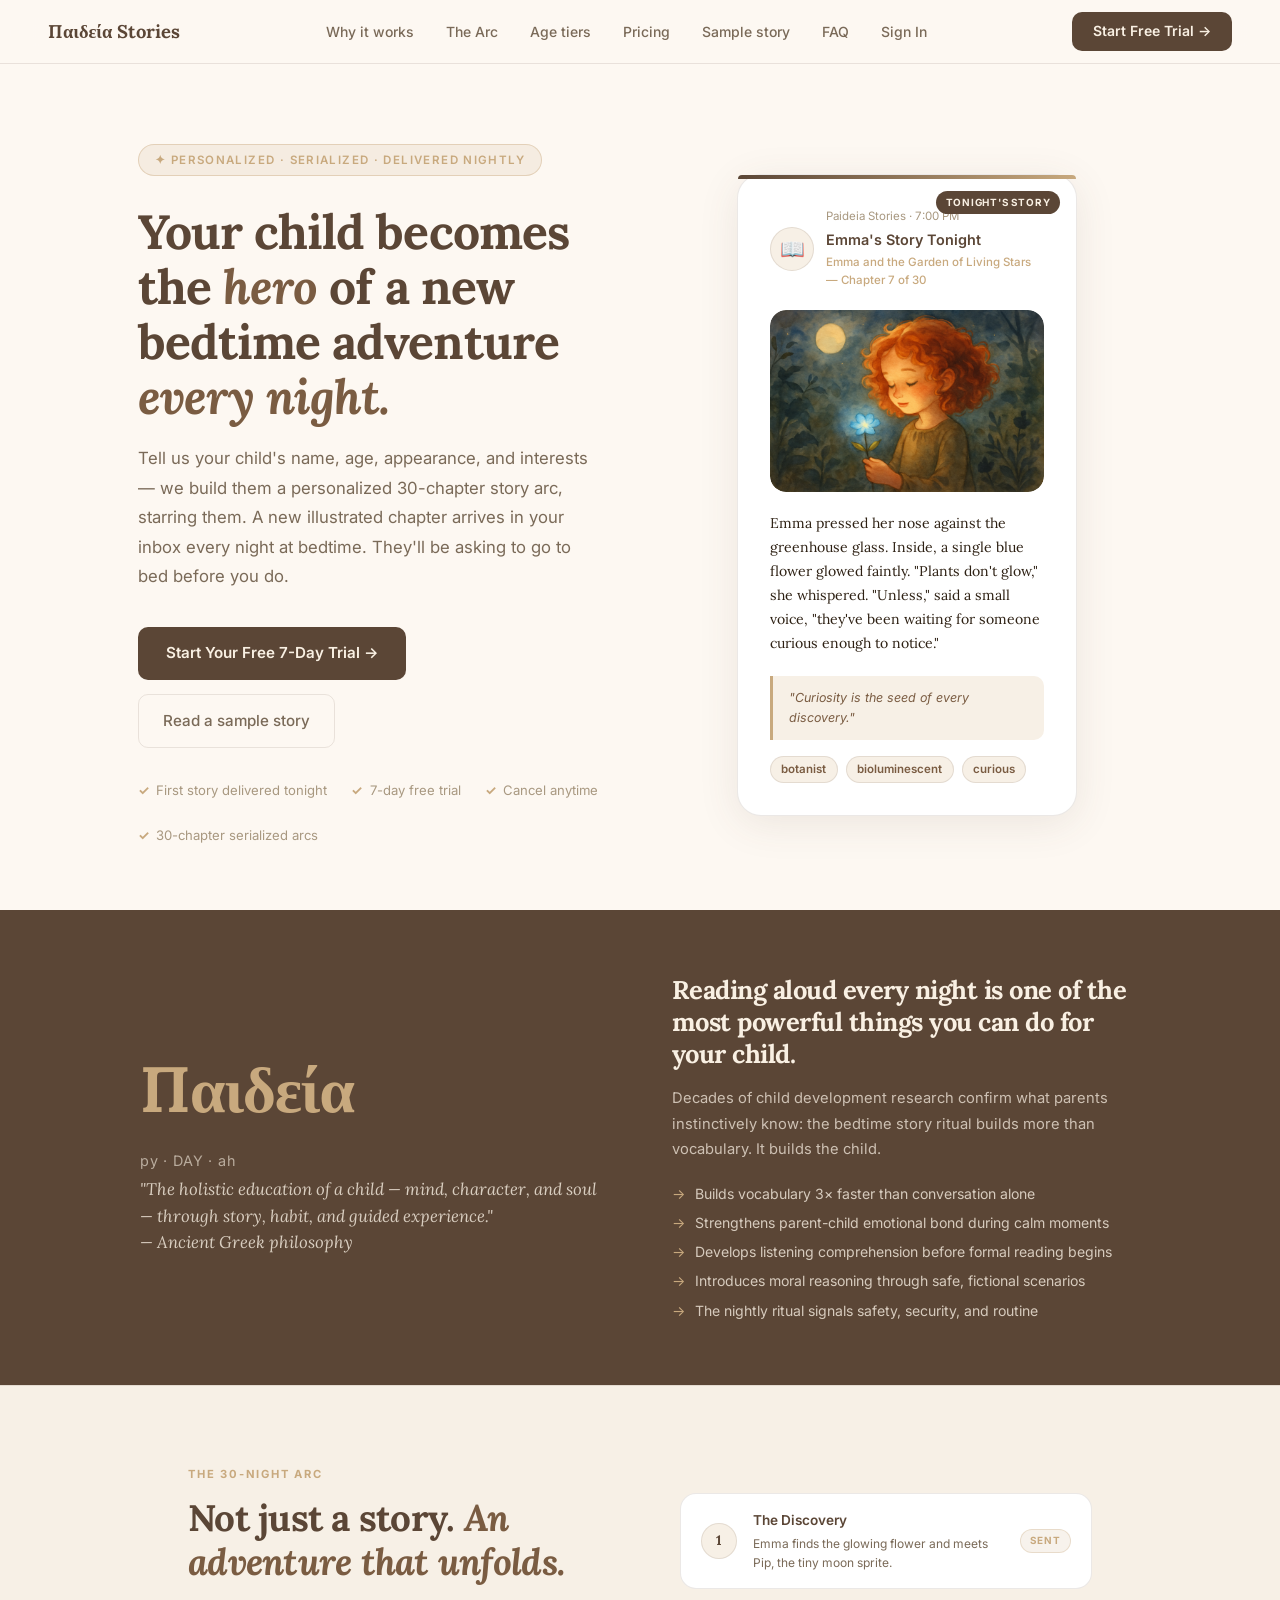
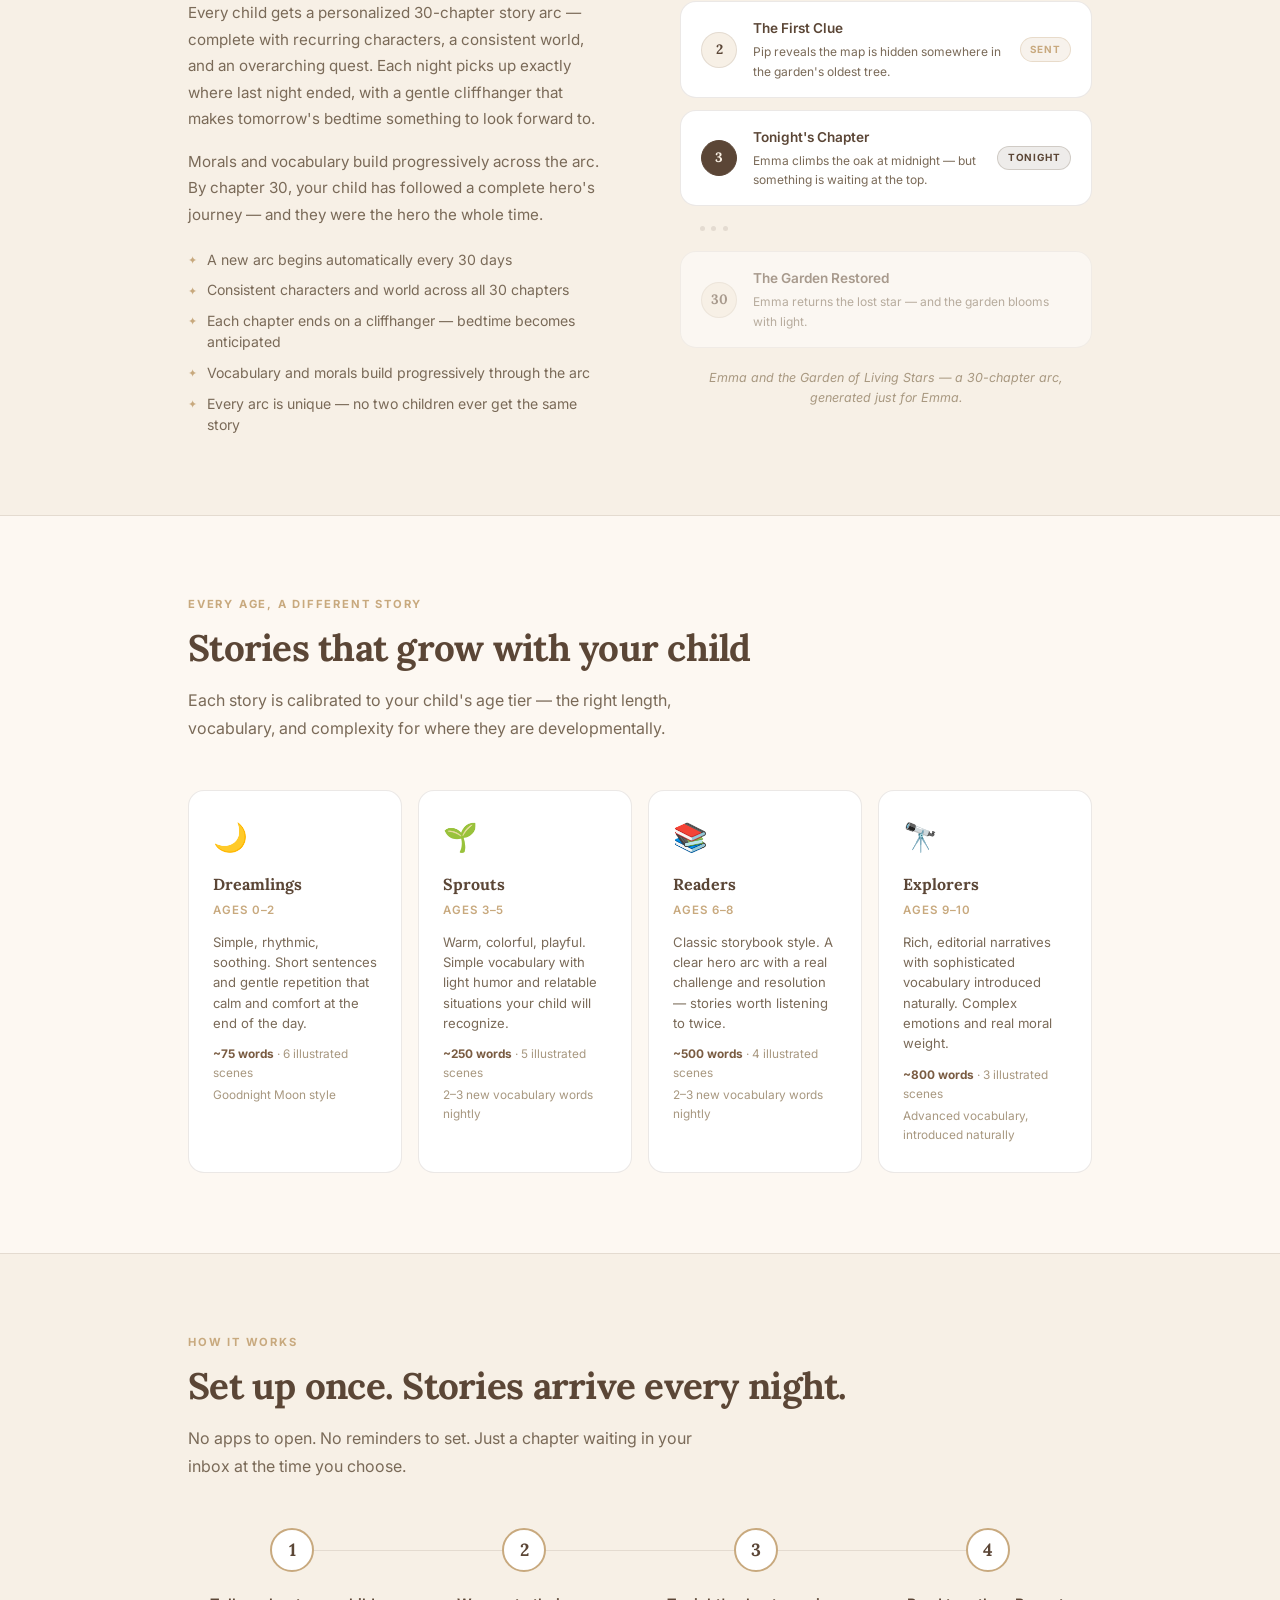
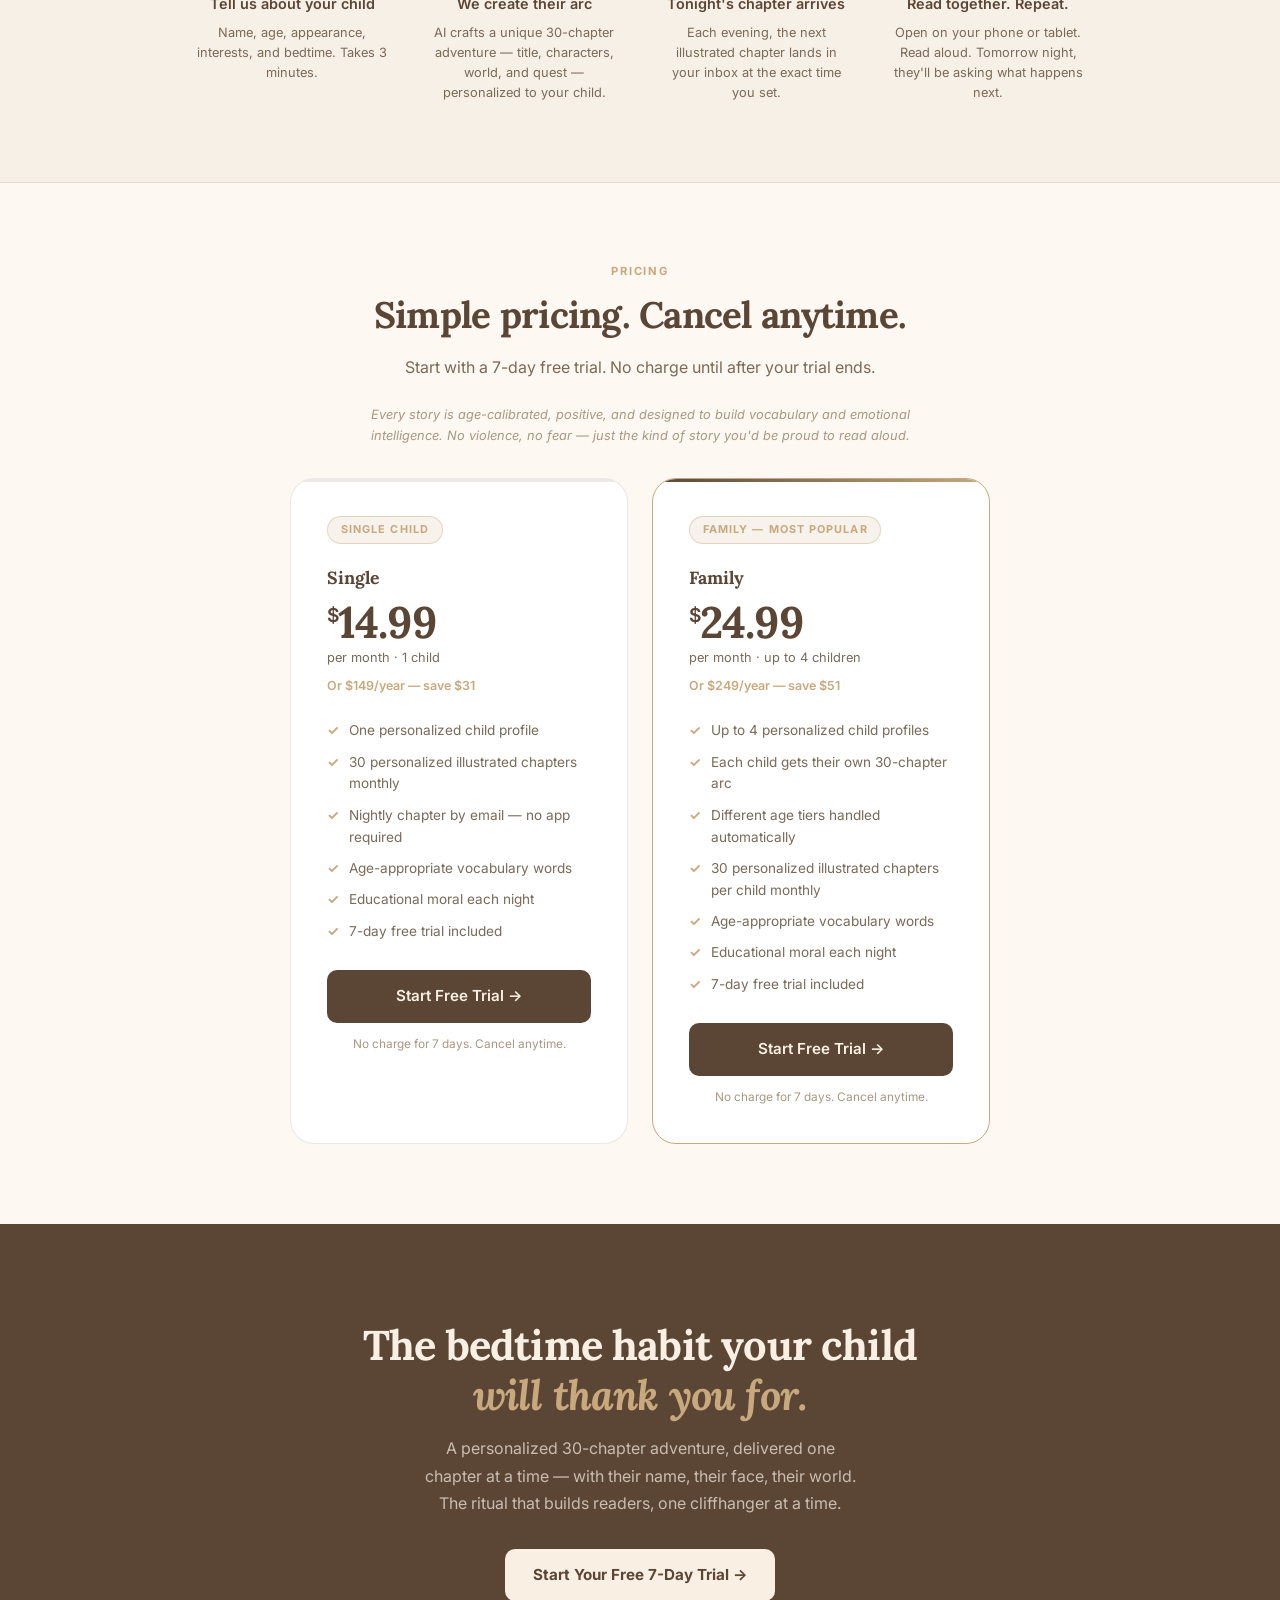
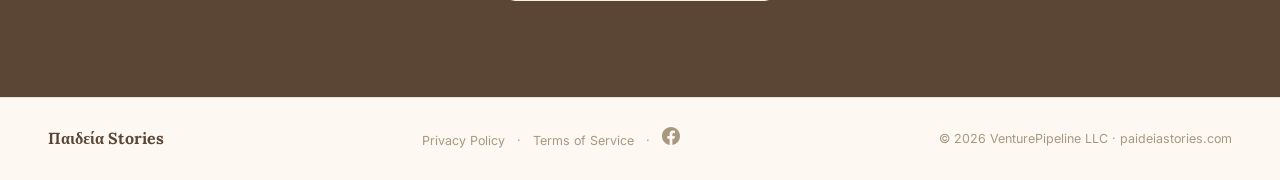
==== commit f6c9c517: "fix: restore correct index.html, all 11 pages verified" ====
--- a/index.html
+++ b/index.html
@@ -4,7 +4,7 @@
 <meta charset="UTF-8">
 <link rel="icon" type="image/svg+xml" href="/favicon.svg">
 <meta name="viewport" content="width=device-width, initial-scale=1.0">
-<title>Terms of Service — Paideia Stories</title>
+<title>Paideia Stories — Personalized Bedtime Stories Delivered Every Night</title>
 <link rel="preconnect" href="https://fonts.googleapis.com">
 <link rel="preconnect" href="https://fonts.gstatic.com" crossorigin>
 <link href="https://fonts.googleapis.com/css2?family=Lora:ital,wght@0,400;0,600;0,700;1,400;1,600&family=Inter:wght@400;500;600;700&display=swap" rel="stylesheet">
@@ -12,16 +12,110 @@
 <script src="/js/pixel.js"></script>
 <noscript><img height="1" width="1" style="display:none" src="https://www.facebook.com/tr?id=1517837789692750&ev=PageView&noscript=1"/></noscript>
 <style>
-.page{max-width:720px;margin:0 auto;padding:4rem 2rem 6rem}
-.page-eyebrow{font-size:.7rem;font-weight:600;letter-spacing:.12em;text-transform:uppercase;color:var(--brown-light);margin-bottom:1rem}
-.page-title{font-family:'Lora',serif;font-size:2.2rem;font-weight:700;letter-spacing:-.02em;color:var(--brown);line-height:1.2;margin-bottom:.5rem}
-.page-date{font-size:.85rem;color:var(--faint);margin-bottom:3rem}
-h2{font-family:'Lora',serif;font-size:1.2rem;font-weight:700;color:var(--brown);margin-bottom:.75rem;margin-top:2rem}
-p{color:var(--muted);line-height:1.8;margin-bottom:1rem;font-size:.95rem}
-ul{color:var(--muted);line-height:1.8;margin-bottom:1rem;padding-left:1.5rem;font-size:.95rem}
-ul li{margin-bottom:.35rem}
-a{color:var(--brown-mid);text-decoration:underline}
-@media(max-width:600px){.page{padding:2.5rem 1.25rem 4rem}}
+.hero{max-width:1100px;margin:0 auto;padding:5rem 3rem 4rem;display:grid;grid-template-columns:1fr 1fr;gap:4rem;align-items:center}
+.hero h1{font-family:'Lora',serif;font-size:clamp(2.2rem,4vw,3rem);font-weight:700;line-height:1.15;letter-spacing:-.02em;margin-bottom:1.25rem;color:var(--brown)}
+.hero h1 em{font-style:italic;color:var(--brown-mid)}
+.hero-sub{font-size:1.05rem;color:var(--muted);line-height:1.75;margin-bottom:2.25rem;max-width:460px}
+.hero-actions{display:flex;gap:.875rem;flex-wrap:wrap;margin-bottom:2rem}
+.hero-proof{display:flex;gap:1.5rem;flex-wrap:wrap}
+.proof-item{font-size:.82rem;color:var(--faint);display:flex;align-items:center;gap:.4rem}
+.proof-check{color:var(--brown-light);font-weight:700}
+.hero-right{display:flex;justify-content:center}
+.story-preview{background:#fff;border:1px solid var(--border);border-radius:var(--radius-xl);padding:2rem;max-width:340px;width:100%;box-shadow:0 8px 40px rgba(91,70,54,.1);position:relative}
+.story-preview::before{content:'';position:absolute;top:0;left:0;right:0;height:4px;background:linear-gradient(90deg,var(--brown),var(--brown-light));border-radius:var(--radius-xl) var(--radius-xl) 0 0}
+.preview-badge{position:absolute;top:1rem;right:1rem;background:var(--brown);color:var(--cream);font-size:.62rem;font-weight:700;letter-spacing:.08em;text-transform:uppercase;border-radius:100px;padding:.2rem .6rem}
+.preview-header{display:flex;align-items:center;gap:.75rem;margin-bottom:1.25rem}
+.preview-icon{width:44px;height:44px;border-radius:50%;background:var(--parchment2);border:1px solid var(--border);display:flex;align-items:center;justify-content:center;font-size:1.25rem;flex-shrink:0}
+.preview-from{font-size:.72rem;color:var(--faint);margin-bottom:2px}
+.preview-title{font-size:.9rem;font-weight:600;color:var(--brown)}
+.preview-arc{font-size:.72rem;color:var(--brown-light);font-weight:500;margin-top:2px}
+.preview-image{width:100%;border-radius:var(--radius-lg);margin-bottom:1.25rem;overflow:hidden}
+.preview-image img{width:100%;display:block;border-radius:var(--radius-lg)}
+.preview-story-text{font-family:'Lora',serif;font-size:.88rem;line-height:1.7;color:var(--text);margin-bottom:1.25rem}
+.preview-moral{background:var(--parchment2);border-left:3px solid var(--brown-light);padding:.75rem 1rem;border-radius:0 var(--radius) var(--radius) 0;font-size:.78rem;font-style:italic;color:var(--brown-mid);margin-bottom:1rem}
+.preview-words{display:flex;gap:.5rem;flex-wrap:wrap}
+.preview-word{background:var(--parchment2);border:1px solid var(--border);border-radius:100px;padding:.2rem .65rem;font-size:.72rem;font-weight:600;color:var(--brown-mid)}
+.edu-band{background:var(--brown);color:var(--cream);padding:4rem 3rem}
+.edu-band-inner{max-width:1000px;margin:0 auto;display:grid;grid-template-columns:1fr 1fr;gap:4rem;align-items:center}
+.edu-greek{font-family:'Lora',serif;font-size:4rem;font-weight:700;color:var(--brown-light);margin-bottom:.5rem;letter-spacing:-.02em}
+.edu-pronunciation{font-size:.9rem;color:rgba(249,240,227,.6);margin-bottom:.25rem;letter-spacing:.05em}
+.edu-definition{font-family:'Lora',serif;font-size:1.05rem;font-style:italic;color:rgba(249,240,227,.8);line-height:1.6}
+.edu-right h2{font-family:'Lora',serif;font-size:1.6rem;font-weight:700;line-height:1.25;letter-spacing:-.02em;color:var(--cream);margin-bottom:1rem}
+.edu-right p{font-size:.92rem;color:rgba(249,240,227,.72);line-height:1.75;margin-bottom:.75rem}
+.edu-benefits{list-style:none;display:flex;flex-direction:column;gap:.5rem;margin-top:1.25rem}
+.edu-benefits li{display:flex;align-items:flex-start;gap:.65rem;font-size:.88rem;color:rgba(249,240,227,.78);line-height:1.5}
+.edu-benefits li::before{content:'→';color:var(--brown-light);flex-shrink:0}
+.section{max-width:1000px;margin:0 auto;padding:5rem 3rem}
+.section-label{font-size:.7rem;font-weight:700;letter-spacing:.16em;text-transform:uppercase;color:var(--brown-light);margin-bottom:.75rem}
+.section-heading{font-family:'Lora',serif;font-size:clamp(1.7rem,3.5vw,2.3rem);font-weight:700;line-height:1.2;letter-spacing:-.02em;margin-bottom:1rem;color:var(--brown)}
+.section-sub{font-size:1rem;color:var(--muted);max-width:520px;line-height:1.75;margin-bottom:3rem}
+.tiers-grid{display:grid;grid-template-columns:repeat(4,1fr);gap:1rem}
+.tier-card{background:#fff;border:1px solid var(--border);border-radius:var(--radius-lg);padding:1.5rem;transition:border-color .2s,transform .2s}
+.tier-card:hover{border-color:var(--brown-light);transform:translateY(-2px)}
+.tier-emoji{font-size:1.75rem;margin-bottom:.75rem}
+.tier-name{font-family:'Lora',serif;font-size:1rem;font-weight:700;color:var(--brown);margin-bottom:.25rem}
+.tier-ages{font-size:.72rem;font-weight:600;letter-spacing:.08em;text-transform:uppercase;color:var(--brown-light);margin-bottom:.75rem}
+.tier-desc{font-size:.82rem;color:var(--muted);line-height:1.55;margin-bottom:.75rem}
+.tier-spec{font-size:.74rem;color:var(--faint);margin-bottom:.2rem}
+.tier-spec strong{color:var(--brown-mid)}
+.arc-bg{background:var(--parchment2);border-top:1px solid var(--border);border-bottom:1px solid var(--border)}
+.arc-inner{max-width:1000px;margin:0 auto;padding:5rem 3rem;display:grid;grid-template-columns:1fr 1fr;gap:5rem;align-items:center}
+.arc-left h2{font-family:'Lora',serif;font-size:clamp(1.7rem,3.5vw,2.3rem);font-weight:700;line-height:1.2;letter-spacing:-.02em;margin-bottom:1rem;color:var(--brown)}
+.arc-left h2 em{font-style:italic;color:var(--brown-mid)}
+.arc-left p{font-size:.95rem;color:var(--muted);line-height:1.75;margin-bottom:1rem}
+.arc-benefits{list-style:none;display:flex;flex-direction:column;gap:.6rem;margin-top:1.25rem}
+.arc-benefits li{display:flex;align-items:flex-start;gap:.65rem;font-size:.88rem;color:var(--muted);line-height:1.5}
+.arc-benefits li::before{content:'✦';color:var(--brown-light);flex-shrink:0;font-size:.7rem;margin-top:.2rem}
+.arc-right{display:flex;flex-direction:column;gap:.75rem}
+.arc-chapter{background:#fff;border:1px solid var(--border);border-radius:var(--radius-lg);padding:1rem 1.25rem;display:flex;align-items:center;gap:1rem;transition:border-color .2s}
+.arc-chapter:hover{border-color:var(--brown-light)}
+.arc-chapter-num{width:36px;height:36px;border-radius:50%;background:var(--parchment2);border:1px solid var(--border);display:flex;align-items:center;justify-content:center;font-family:'Lora',serif;font-size:.85rem;font-weight:700;color:var(--brown);flex-shrink:0}
+.arc-chapter-num.active{background:var(--brown);border-color:var(--brown);color:var(--cream)}
+.arc-chapter-title{font-size:.85rem;font-weight:600;color:var(--brown);margin-bottom:.15rem}
+.arc-chapter-desc{font-size:.75rem;color:var(--muted)}
+.arc-chapter-badge{margin-left:auto;font-size:.62rem;font-weight:700;letter-spacing:.08em;text-transform:uppercase;background:rgba(200,169,126,.15);color:var(--brown-light);border:1px solid rgba(200,169,126,.3);border-radius:100px;padding:.2rem .6rem;flex-shrink:0}
+.arc-dots{display:flex;align-items:center;gap:.4rem;padding:.5rem 1.25rem}
+.arc-dot{width:5px;height:5px;border-radius:50%;background:var(--border)}
+.arc-note{font-size:.78rem;color:var(--faint);text-align:center;font-style:italic;margin-top:.5rem}
+.hiw-bg{background:var(--parchment2);border-top:1px solid var(--border);border-bottom:1px solid var(--border)}
+.steps-grid{display:grid;grid-template-columns:repeat(4,1fr);gap:1.5rem;position:relative}
+.steps-grid::before{content:'';position:absolute;top:22px;left:12%;right:12%;height:1px;background:var(--border)}
+.step{text-align:center;padding:0 .5rem;position:relative;z-index:1}
+.step-num{width:44px;height:44px;border-radius:50%;background:#fff;border:2px solid var(--brown-light);color:var(--brown);font-family:'Lora',serif;font-size:1.1rem;font-weight:700;display:flex;align-items:center;justify-content:center;margin:0 auto 1.25rem}
+.step-title{font-weight:600;font-size:.9rem;margin-bottom:.5rem;color:var(--brown)}
+.step-desc{font-size:.8rem;color:var(--muted);line-height:1.55}
+.pricing-grid{display:grid;grid-template-columns:1fr 1fr;gap:1.5rem;max-width:700px;margin:0 auto}
+.pricing-card{background:#fff;border:1px solid var(--border);border-radius:var(--radius-xl);padding:2.25rem;position:relative;overflow:hidden}
+.pricing-card.featured{border-color:var(--brown-light)}
+.pricing-card::before{content:'';position:absolute;top:0;left:0;right:0;height:3px;background:var(--border)}
+.pricing-card.featured::before{background:linear-gradient(90deg,var(--brown),var(--brown-light))}
+.pricing-badge{display:inline-block;font-size:.68rem;font-weight:700;letter-spacing:.1em;text-transform:uppercase;background:rgba(200,169,126,.15);color:var(--brown-light);border:1px solid rgba(200,169,126,.4);border-radius:100px;padding:.25rem .8rem;margin-bottom:1.25rem}
+.pricing-name{font-family:'Lora',serif;font-size:1.1rem;font-weight:700;color:var(--brown);margin-bottom:.5rem}
+.pricing-price{font-family:'Lora',serif;font-size:2.75rem;font-weight:700;color:var(--brown);line-height:1;letter-spacing:-.02em;margin-bottom:.25rem}
+.pricing-price sup{font-family:'Inter',sans-serif;font-size:1.2rem;font-weight:600;vertical-align:super;line-height:0}
+.pricing-period{font-size:.8rem;color:var(--muted);margin-bottom:.5rem}
+.pricing-annual{font-size:.78rem;color:var(--brown-light);font-weight:600;margin-bottom:1.5rem}
+.pricing-features{list-style:none;display:flex;flex-direction:column;gap:.6rem;margin-bottom:1.75rem}
+.pricing-features li{display:flex;align-items:flex-start;gap:.6rem;font-size:.85rem;color:var(--muted)}
+.pricing-features li::before{content:'✓';color:var(--brown-light);font-weight:700;flex-shrink:0}
+.pricing-safety{font-size:.8rem;color:var(--faint);text-align:center;max-width:560px;margin:0 auto 2rem;line-height:1.6;font-style:italic}
+.trial-note{font-size:.74rem;color:var(--faint);text-align:center;margin-top:.75rem}
+@media(max-width:900px){
+  .hero{grid-template-columns:1fr;padding:3rem 1.5rem;gap:2.5rem}
+  .hero-right{order:-1}.story-preview{max-width:100%}
+  .edu-band{padding:3rem 1.5rem}.edu-band-inner{grid-template-columns:1fr;gap:2rem}
+  .arc-inner{grid-template-columns:1fr;gap:2.5rem;padding:3.5rem 1.5rem}
+  .section{padding:3.5rem 1.5rem}
+  .tiers-grid{grid-template-columns:1fr 1fr}
+  .steps-grid{grid-template-columns:1fr 1fr;gap:2rem}.steps-grid::before{display:none}
+  .pricing-grid{grid-template-columns:1fr;max-width:400px}
+}
+@media(max-width:560px){
+  .tiers-grid{grid-template-columns:1fr}
+  .steps-grid{grid-template-columns:1fr}
+  .hero-actions{flex-direction:column}
+  .btn-primary,.btn-ghost{width:100%;justify-content:center}
+}
 </style>
 </head>
 <body>
@@ -29,10 +123,10 @@
 <nav class="site-nav">
   <a href="/" class="nav-logo">Παιδεία Stories</a>
   <ul class="nav-links">
-    <li><a href="/#why">Why it works</a></li>
-    <li><a href="/#arc">The Arc</a></li>
-    <li><a href="/#ages">Age tiers</a></li>
-    <li><a href="/#pricing">Pricing</a></li>
+    <li><a href="#why">Why it works</a></li>
+    <li><a href="#arc">The Arc</a></li>
+    <li><a href="#ages">Age tiers</a></li>
+    <li><a href="#pricing">Pricing</a></li>
     <li><a href="/sample/">Sample story</a></li>
     <li><a href="/faq/">FAQ</a></li>
     <li><a href="/login/">Sign In</a></li>
@@ -43,10 +137,10 @@
   </button>
 </nav>
 <div class="nav-mobile" id="nav-mobile">
-  <a href="/#why">Why it works</a>
-  <a href="/#arc">The Arc</a>
-  <a href="/#ages">Age tiers</a>
-  <a href="/#pricing">Pricing</a>
+  <a href="#why">Why it works</a>
+  <a href="#arc">The Arc</a>
+  <a href="#ages">Age tiers</a>
+  <a href="#pricing">Pricing</a>
   <a href="/sample/">Sample story</a>
   <a href="/faq/">FAQ</a>
   <a href="/login/">Sign In</a>
@@ -54,83 +148,238 @@
 </div>
 <script src="/js/nav.js"></script>
 
-<div class="page">
-  <div class="page-eyebrow">Legal</div>
-  <h1 class="page-title">Terms of Service</h1>
-  <div class="page-date">Effective date: June 1, 2026</div>
-
-  <p>These Terms of Service ("Terms") govern your use of Paideia Stories, operated by VenturePipeline LLC ("we," "us," or "our"), a Maryland limited liability company. By creating an account or subscribing, you agree to these Terms.</p>
-
-  <h2>The Service</h2>
-  <p>Paideia Stories is a subscription service that generates and delivers personalized, AI-illustrated bedtime stories to your email inbox. Stories are personalized based on child profile information you provide, including your child's name, age, interests, and appearance.</p>
-  <p>Stories are generated using AI and will vary in content from night to night. While we strive for high quality, AI-generated content may occasionally contain errors or unexpected results. We do not guarantee any specific story outcome.</p>
-
-  <h2>Eligibility</h2>
-  <p>You must be at least 18 years old to create an account and subscribe to Paideia Stories. By subscribing, you represent that you are a parent or legal guardian of the child or children for whom you are creating profiles.</p>
-
-  <h2>Subscription and Billing</h2>
-  <p>Paideia Stories is offered on a subscription basis. Current pricing is:</p>
-  <ul>
-    <li>Monthly — Single Child: $14.99/month</li>
-    <li>Monthly — Family (up to 4 children): $24.99/month</li>
-    <li>Annual — Single Child: $149/year</li>
-    <li>Annual — Family (up to 4 children): $249/year</li>
-  </ul>
-  <p>All new subscriptions include a 7-day free trial. You will not be charged until your trial ends. You may cancel during the trial period without being charged.</p>
-  <p>Subscriptions renew automatically at the end of each billing period. You authorize us to charge your payment method on file for each renewal. Prices may change with 30 days' notice.</p>
-  <p>All payments are processed by Stripe. We do not store your payment card information.</p>
-
-  <h2>Free Trial</h2>
-  <p>Your 7-day free trial begins when you complete signup. If you do not cancel before the trial ends, your subscription will automatically begin and your payment method will be charged. You can cancel at any time from your account page at <a href="/account/">paideiastories.com/account</a>.</p>
-
-  <h2>Cancellation and Refunds</h2>
-  <p>You may cancel your subscription at any time from your account page. Cancellation takes effect at the end of your current billing period — you will continue to receive stories until then.</p>
-  <p>We do not offer refunds for partial billing periods. If you believe you were charged in error, contact us at <a href="mailto:stories@paideiastories.com">stories@paideiastories.com</a> and we will review your case.</p>
-
-  <h2>Child Profile Information</h2>
-  <p>You may create profiles for up to the number of children allowed by your plan (1 for Single Child plans, 4 for Family plans). You are responsible for the accuracy of the information you provide. Child profile information is used solely to personalize story generation and is never shared with third parties for advertising or other purposes.</p>
-
-  <h2>Acceptable Use</h2>
-  <p>You agree not to:</p>
-  <ul>
-    <li>Share your account credentials with others</li>
-    <li>Use the service for any commercial purpose without our written consent</li>
-    <li>Attempt to reverse-engineer, copy, or redistribute our story content at scale</li>
-    <li>Provide false information in child profiles</li>
-    <li>Use the service in any way that violates applicable law</li>
-  </ul>
-
-  <h2>Intellectual Property</h2>
-  <p>Stories generated by Paideia Stories are provided to you for personal, non-commercial use. You may print or share individual stories for personal family use. Systematic reproduction or commercial use of generated stories is not permitted without our written consent.</p>
-  <p>The Paideia Stories name, logo, website design, and underlying technology are owned by VenturePipeline LLC.</p>
-
-  <h2>Disclaimer of Warranties</h2>
-  <p>Paideia Stories is provided "as is" without warranties of any kind, express or implied. We do not warrant that the service will be uninterrupted, error-free, or that any particular story will meet your expectations. AI-generated content may occasionally be imperfect.</p>
-
-  <h2>Limitation of Liability</h2>
-  <p>To the fullest extent permitted by law, VenturePipeline LLC shall not be liable for any indirect, incidental, special, or consequential damages arising from your use of Paideia Stories. Our total liability to you shall not exceed the amount you paid us in the 3 months preceding the claim.</p>
-
-  <h2>Changes to These Terms</h2>
-  <p>We may update these Terms from time to time. We will notify you of material changes by email at least 14 days before they take effect. Your continued use of Paideia Stories after changes take effect constitutes your acceptance of the updated Terms.</p>
-
-  <h2>Governing Law</h2>
-  <p>These Terms are governed by the laws of the State of Maryland, without regard to conflict of law principles. Any disputes shall be resolved in the courts of Maryland.</p>
-
-  <h2>Contact</h2>
-  <p>Questions about these Terms? Email us at <a href="mailto:stories@paideiastories.com">stories@paideiastories.com</a>.</p>
-  <p>VenturePipeline LLC<br>Maryland, United States</p>
+<section class="hero">
+  <div>
+    <div class="eyebrow">✦ Personalized · Serialized · Delivered nightly</div>
+    <h1>Your child becomes the <em>hero</em> of a new bedtime adventure <em>every night.</em></h1>
+    <p class="hero-sub">Tell us your child's name, age, appearance, and interests — we build them a personalized 30-chapter story arc, starring them. A new illustrated chapter arrives in your inbox every night at bedtime. They'll be asking to go to bed before you do.</p>
+    <div class="hero-actions">
+      <a href="/start/" class="btn-primary">Start Your Free 7-Day Trial →</a>
+      <a href="/sample/" class="btn-ghost">Read a sample story</a>
+    </div>
+    <div class="hero-proof">
+      <div class="proof-item"><span class="proof-check">✓</span> First story delivered tonight</div>
+      <div class="proof-item"><span class="proof-check">✓</span> 7-day free trial</div>
+      <div class="proof-item"><span class="proof-check">✓</span> Cancel anytime</div>
+      <div class="proof-item"><span class="proof-check">✓</span> 30-chapter serialized arcs</div>
+    </div>
+  </div>
+  <div class="hero-right">
+    <div class="story-preview">
+      <div class="preview-badge">Tonight's Story</div>
+      <div class="preview-header">
+        <div class="preview-icon">📖</div>
+        <div>
+          <div class="preview-from">Paideia Stories · 7:00 PM</div>
+          <div class="preview-title">Emma's Story Tonight</div>
+          <div class="preview-arc">Emma and the Garden of Living Stars — Chapter 7 of 30</div>
+        </div>
+      </div>
+      <div class="preview-image">
+        <img src="/images/hero.png" alt="Emma in a moonlit garden, a luminous blue flower glowing softly nearby">
+      </div>
+      <div class="preview-story-text">Emma pressed her nose against the greenhouse glass. Inside, a single blue flower glowed faintly. "Plants don't glow," she whispered. "Unless," said a small voice, "they've been waiting for someone curious enough to notice."</div>
+      <div class="preview-moral">"Curiosity is the seed of every discovery."</div>
+      <div class="preview-words">
+        <span class="preview-word">botanist</span>
+        <span class="preview-word">bioluminescent</span>
+        <span class="preview-word">curious</span>
+      </div>
+    </div>
+  </div>
+</section>
+
+<div class="edu-band" id="why">
+  <div class="edu-band-inner">
+    <div>
+      <div class="edu-greek">Παιδεία</div>
+      <div class="edu-pronunciation">py · DAY · ah</div>
+      <div class="edu-definition">"The holistic education of a child — mind, character, and soul — through story, habit, and guided experience."<br>— Ancient Greek philosophy</div>
+    </div>
+    <div class="edu-right">
+      <h2>Reading aloud every night is one of the most powerful things you can do for your child.</h2>
+      <p>Decades of child development research confirm what parents instinctively know: the bedtime story ritual builds more than vocabulary. It builds the child.</p>
+      <ul class="edu-benefits">
+        <li>Builds vocabulary 3× faster than conversation alone</li>
+        <li>Strengthens parent-child emotional bond during calm moments</li>
+        <li>Develops listening comprehension before formal reading begins</li>
+        <li>Introduces moral reasoning through safe, fictional scenarios</li>
+        <li>The nightly ritual signals safety, security, and routine</li>
+      </ul>
+    </div>
+  </div>
 </div>
+
+<div class="arc-bg" id="arc">
+  <div class="arc-inner">
+    <div class="arc-left">
+      <div class="section-label">The 30-Night Arc</div>
+      <h2>Not just a story. <em>An adventure that unfolds.</em></h2>
+      <p>Every child gets a personalized 30-chapter story arc — complete with recurring characters, a consistent world, and an overarching quest. Each night picks up exactly where last night ended, with a gentle cliffhanger that makes tomorrow's bedtime something to look forward to.</p>
+      <p>Morals and vocabulary build progressively across the arc. By chapter 30, your child has followed a complete hero's journey — and they were the hero the whole time.</p>
+      <ul class="arc-benefits">
+        <li>A new arc begins automatically every 30 days</li>
+        <li>Consistent characters and world across all 30 chapters</li>
+        <li>Each chapter ends on a cliffhanger — bedtime becomes anticipated</li>
+        <li>Vocabulary and morals build progressively through the arc</li>
+        <li>Every arc is unique — no two children ever get the same story</li>
+      </ul>
+    </div>
+    <div class="arc-right">
+      <div class="arc-chapter">
+        <div class="arc-chapter-num">1</div>
+        <div>
+          <div class="arc-chapter-title">The Discovery</div>
+          <div class="arc-chapter-desc">Emma finds the glowing flower and meets Pip, the tiny moon sprite.</div>
+        </div>
+        <div class="arc-chapter-badge">Sent</div>
+      </div>
+      <div class="arc-chapter">
+        <div class="arc-chapter-num">2</div>
+        <div>
+          <div class="arc-chapter-title">The First Clue</div>
+          <div class="arc-chapter-desc">Pip reveals the map is hidden somewhere in the garden's oldest tree.</div>
+        </div>
+        <div class="arc-chapter-badge">Sent</div>
+      </div>
+      <div class="arc-chapter">
+        <div class="arc-chapter-num active">3</div>
+        <div>
+          <div class="arc-chapter-title">Tonight's Chapter</div>
+          <div class="arc-chapter-desc">Emma climbs the oak at midnight — but something is waiting at the top.</div>
+        </div>
+        <div class="arc-chapter-badge" style="background:rgba(91,70,54,.1);color:var(--brown);border-color:rgba(91,70,54,.2)">Tonight</div>
+      </div>
+      <div class="arc-dots">
+        <div class="arc-dot"></div><div class="arc-dot"></div><div class="arc-dot"></div>
+      </div>
+      <div class="arc-chapter" style="opacity:.5">
+        <div class="arc-chapter-num">30</div>
+        <div>
+          <div class="arc-chapter-title">The Garden Restored</div>
+          <div class="arc-chapter-desc">Emma returns the lost star — and the garden blooms with light.</div>
+        </div>
+      </div>
+      <p class="arc-note">Emma and the Garden of Living Stars — a 30-chapter arc, generated just for Emma.</p>
+    </div>
+  </div>
+</div>
+
+<section class="section" id="ages">
+  <div class="section-label">Every age, a different story</div>
+  <h2 class="section-heading">Stories that grow with your child</h2>
+  <p class="section-sub">Each story is calibrated to your child's age tier — the right length, vocabulary, and complexity for where they are developmentally.</p>
+  <div class="tiers-grid">
+    <div class="tier-card">
+      <div class="tier-emoji">🌙</div>
+      <div class="tier-name">Dreamlings</div>
+      <div class="tier-ages">Ages 0–2</div>
+      <div class="tier-desc">Simple, rhythmic, soothing. Short sentences and gentle repetition that calm and comfort at the end of the day.</div>
+      <div class="tier-spec"><strong>~75 words</strong> · 6 illustrated scenes</div>
+      <div class="tier-spec">Goodnight Moon style</div>
+    </div>
+    <div class="tier-card">
+      <div class="tier-emoji">🌱</div>
+      <div class="tier-name">Sprouts</div>
+      <div class="tier-ages">Ages 3–5</div>
+      <div class="tier-desc">Warm, colorful, playful. Simple vocabulary with light humor and relatable situations your child will recognize.</div>
+      <div class="tier-spec"><strong>~250 words</strong> · 5 illustrated scenes</div>
+      <div class="tier-spec">2–3 new vocabulary words nightly</div>
+    </div>
+    <div class="tier-card">
+      <div class="tier-emoji">📚</div>
+      <div class="tier-name">Readers</div>
+      <div class="tier-ages">Ages 6–8</div>
+      <div class="tier-desc">Classic storybook style. A clear hero arc with a real challenge and resolution — stories worth listening to twice.</div>
+      <div class="tier-spec"><strong>~500 words</strong> · 4 illustrated scenes</div>
+      <div class="tier-spec">2–3 new vocabulary words nightly</div>
+    </div>
+    <div class="tier-card">
+      <div class="tier-emoji">🔭</div>
+      <div class="tier-name">Explorers</div>
+      <div class="tier-ages">Ages 9–10</div>
+      <div class="tier-desc">Rich, editorial narratives with sophisticated vocabulary introduced naturally. Complex emotions and real moral weight.</div>
+      <div class="tier-spec"><strong>~800 words</strong> · 3 illustrated scenes</div>
+      <div class="tier-spec">Advanced vocabulary, introduced naturally</div>
+    </div>
+  </div>
+</section>
+
+<div class="hiw-bg">
+  <section class="section">
+    <div class="section-label">How it works</div>
+    <h2 class="section-heading">Set up once. Stories arrive every night.</h2>
+    <p class="section-sub">No apps to open. No reminders to set. Just a chapter waiting in your inbox at the time you choose.</p>
+    <div class="steps-grid">
+      <div class="step"><div class="step-num">1</div><div class="step-title">Tell us about your child</div><div class="step-desc">Name, age, appearance, interests, and bedtime. Takes 3 minutes.</div></div>
+      <div class="step"><div class="step-num">2</div><div class="step-title">We create their arc</div><div class="step-desc">AI crafts a unique 30-chapter adventure — title, characters, world, and quest — personalized to your child.</div></div>
+      <div class="step"><div class="step-num">3</div><div class="step-title">Tonight's chapter arrives</div><div class="step-desc">Each evening, the next illustrated chapter lands in your inbox at the exact time you set.</div></div>
+      <div class="step"><div class="step-num">4</div><div class="step-title">Read together. Repeat.</div><div class="step-desc">Open on your phone or tablet. Read aloud. Tomorrow night, they'll be asking what happens next.</div></div>
+    </div>
+  </section>
+</div>
+
+<section class="section" id="pricing">
+  <div class="section-label" style="text-align:center">Pricing</div>
+  <h2 class="section-heading" style="text-align:center">Simple pricing. Cancel anytime.</h2>
+  <p class="section-sub" style="text-align:center;margin:.5rem auto 1.5rem">Start with a 7-day free trial. No charge until after your trial ends.</p>
+  <p class="pricing-safety">Every story is age-calibrated, positive, and designed to build vocabulary and emotional intelligence. No violence, no fear — just the kind of story you'd be proud to read aloud.</p>
+  <div class="pricing-grid">
+    <div class="pricing-card">
+      <div class="pricing-badge">Single Child</div>
+      <div class="pricing-name">Single</div>
+      <div class="pricing-price"><sup>$</sup>14.99</div>
+      <div class="pricing-period">per month · 1 child</div>
+      <div class="pricing-annual">Or $149/year — save $31</div>
+      <ul class="pricing-features">
+        <li>One personalized child profile</li>
+        <li>30 personalized illustrated chapters monthly</li>
+        <li>Nightly chapter by email — no app required</li>
+        <li>Age-appropriate vocabulary words</li>
+        <li>Educational moral each night</li>
+        <li>7-day free trial included</li>
+      </ul>
+      <a href="/start/?plan=single" class="btn-primary" style="width:100%;justify-content:center">Start Free Trial →</a>
+      <p class="trial-note">No charge for 7 days. Cancel anytime.</p>
+    </div>
+    <div class="pricing-card featured">
+      <div class="pricing-badge">Family — Most Popular</div>
+      <div class="pricing-name">Family</div>
+      <div class="pricing-price"><sup>$</sup>24.99</div>
+      <div class="pricing-period">per month · up to 4 children</div>
+      <div class="pricing-annual">Or $249/year — save $51</div>
+      <ul class="pricing-features">
+        <li>Up to 4 personalized child profiles</li>
+        <li>Each child gets their own 30-chapter arc</li>
+        <li>Different age tiers handled automatically</li>
+        <li>30 personalized illustrated chapters per child monthly</li>
+        <li>Age-appropriate vocabulary words</li>
+        <li>Educational moral each night</li>
+        <li>7-day free trial included</li>
+      </ul>
+      <a href="/start/?plan=family" class="btn-primary" style="width:100%;justify-content:center">Start Free Trial →</a>
+      <p class="trial-note">No charge for 7 days. Cancel anytime.</p>
+    </div>
+  </div>
+</section>
 
 <section class="cta-section">
   <h2>The bedtime habit your child<br><em>will thank you for.</em></h2>
-  <p>A personalized 30-chapter adventure, delivered one chapter at a time — with their name, their face, their world.</p>
+  <p>A personalized 30-chapter adventure, delivered one chapter at a time — with their name, their face, their world. The ritual that builds readers, one cliffhanger at a time.</p>
   <a href="/start/" class="btn-primary-light">Start Your Free 7-Day Trial →</a>
 </section>
 
 <footer class="site-footer">
   <a href="/" class="footer-logo">Παιδεία Stories</a>
-  <p><a href="/about/" style="color:inherit;text-decoration:none">About</a><span style="margin:0 .5rem">·</span><a href="/privacy/" style="color:inherit;text-decoration:none">Privacy Policy</a><span style="margin:0 .5rem">·</span><a href="/terms/" style="color:inherit;text-decoration:none">Terms of Service</a><span style="margin:0 .5rem">·</span><a href="https://www.facebook.com/profile.php?id=61590463655828" target="_blank" rel="noopener noreferrer" aria-label="Facebook" style="color:inherit;text-decoration:none;display:inline-flex;align-items:center"><svg xmlns="http://www.w3.org/2000/svg" width="18" height="18" viewBox="0 0 24 24" fill="currentColor"><path d="M24 12.073C24 5.405 18.627 0 12 0S0 5.405 0 12.073C0 18.1 4.388 23.094 10.125 24v-8.437H7.078v-3.49h3.047V9.41c0-3.025 1.791-4.697 4.533-4.697 1.312 0 2.686.236 2.686.236v2.97h-1.513c-1.491 0-1.956.93-1.956 1.886v2.268h3.328l-.532 3.49h-2.796V24C19.612 23.094 24 18.1 24 12.073z"/></svg></a></p>
+  <p>
+    <a href="/privacy/" style="color:inherit;text-decoration:none">Privacy Policy</a>
+    <span style="margin:0 0.5rem">·</span>
+    <a href="/terms/" style="color:inherit;text-decoration:none">Terms of Service</a>
+    <span style="margin:0 0.5rem">·</span>
+    <a href="https://www.facebook.com/profile.php?id=61590463655828" target="_blank" rel="noopener noreferrer" aria-label="Facebook" style="color:inherit;text-decoration:none;display:inline-flex;align-items:center"><svg xmlns="http://www.w3.org/2000/svg" width="18" height="18" viewBox="0 0 24 24" fill="currentColor"><path d="M24 12.073C24 5.405 18.627 0 12 0S0 5.405 0 12.073C0 18.1 4.388 23.094 10.125 24v-8.437H7.078v-3.49h3.047V9.41c0-3.025 1.791-4.697 4.533-4.697 1.312 0 2.686.236 2.686.236v2.97h-1.513c-1.491 0-1.956.93-1.956 1.886v2.268h3.328l-.532 3.49h-2.796V24C19.612 23.094 24 18.1 24 12.073z"/></svg></a>
+  </p>
   <p>© 2026 VenturePipeline LLC · paideiastories.com</p>
 </footer>
+
 </body>
 </html>
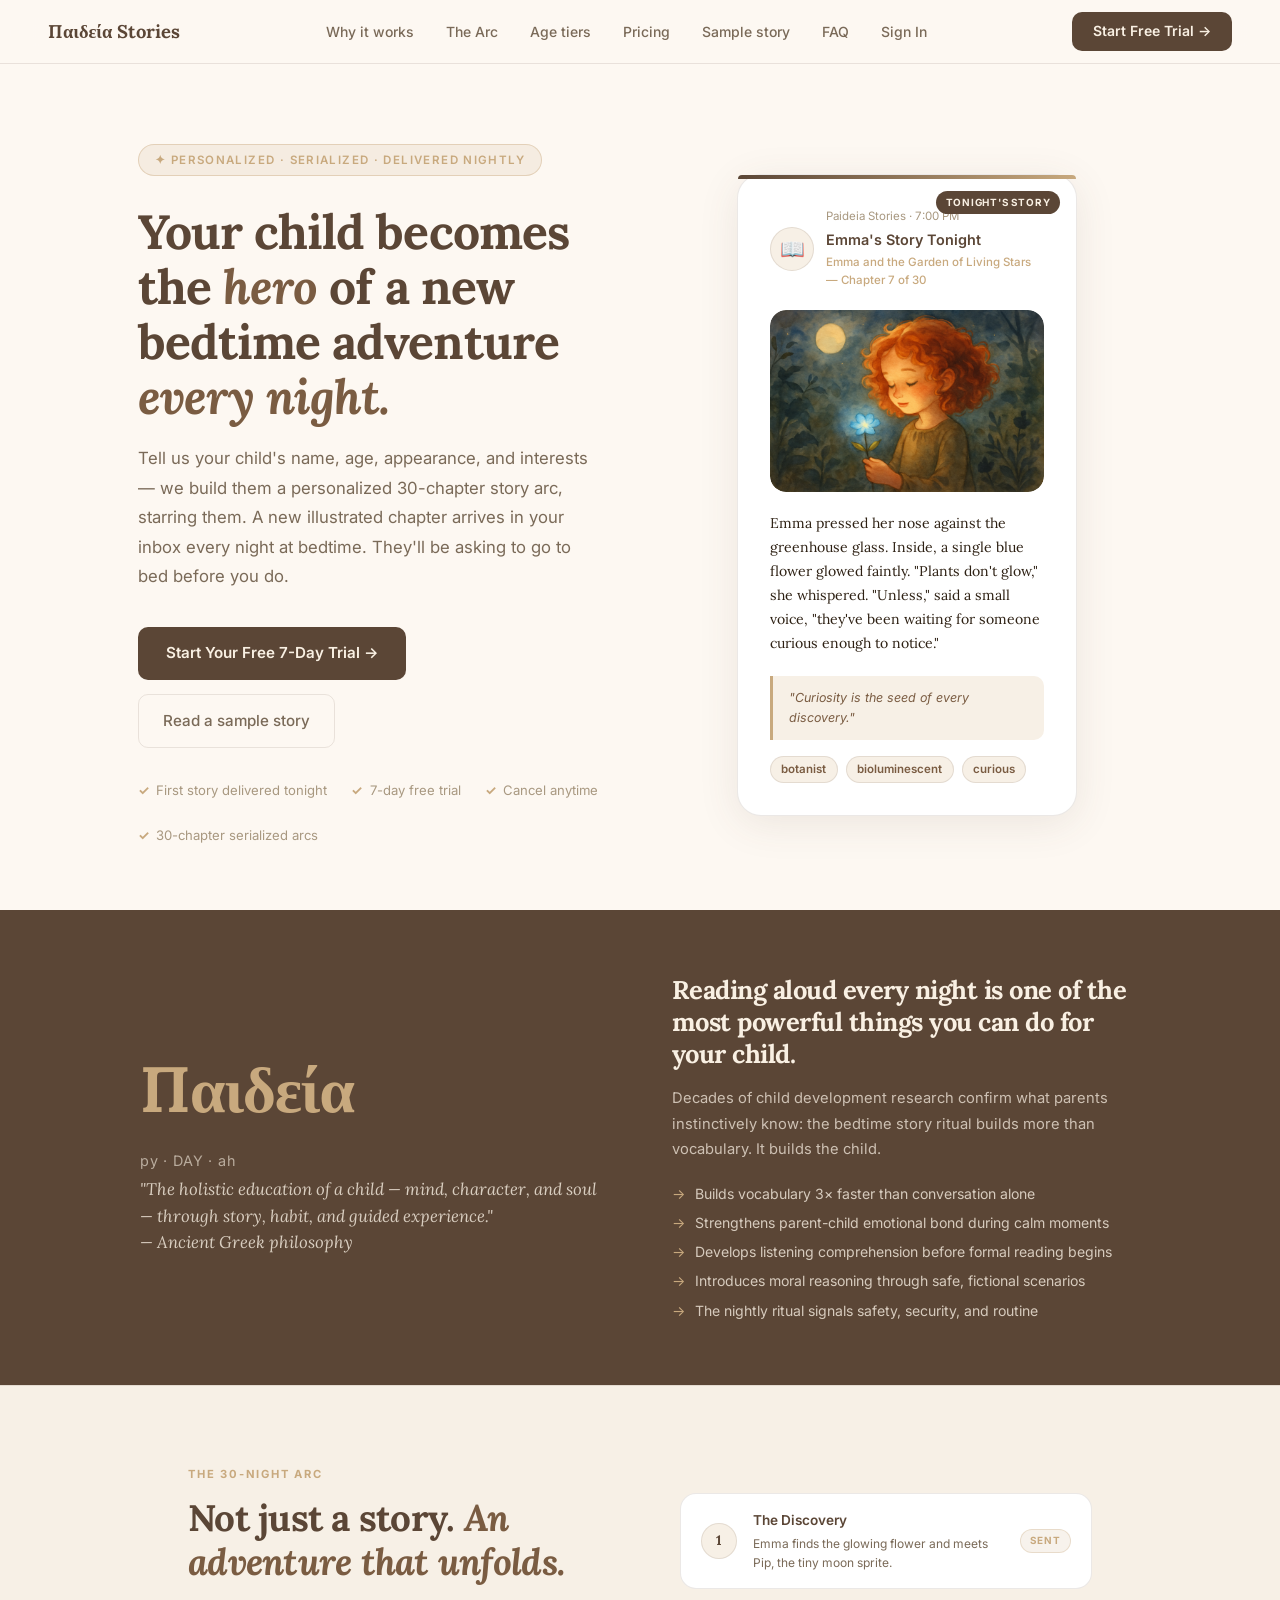
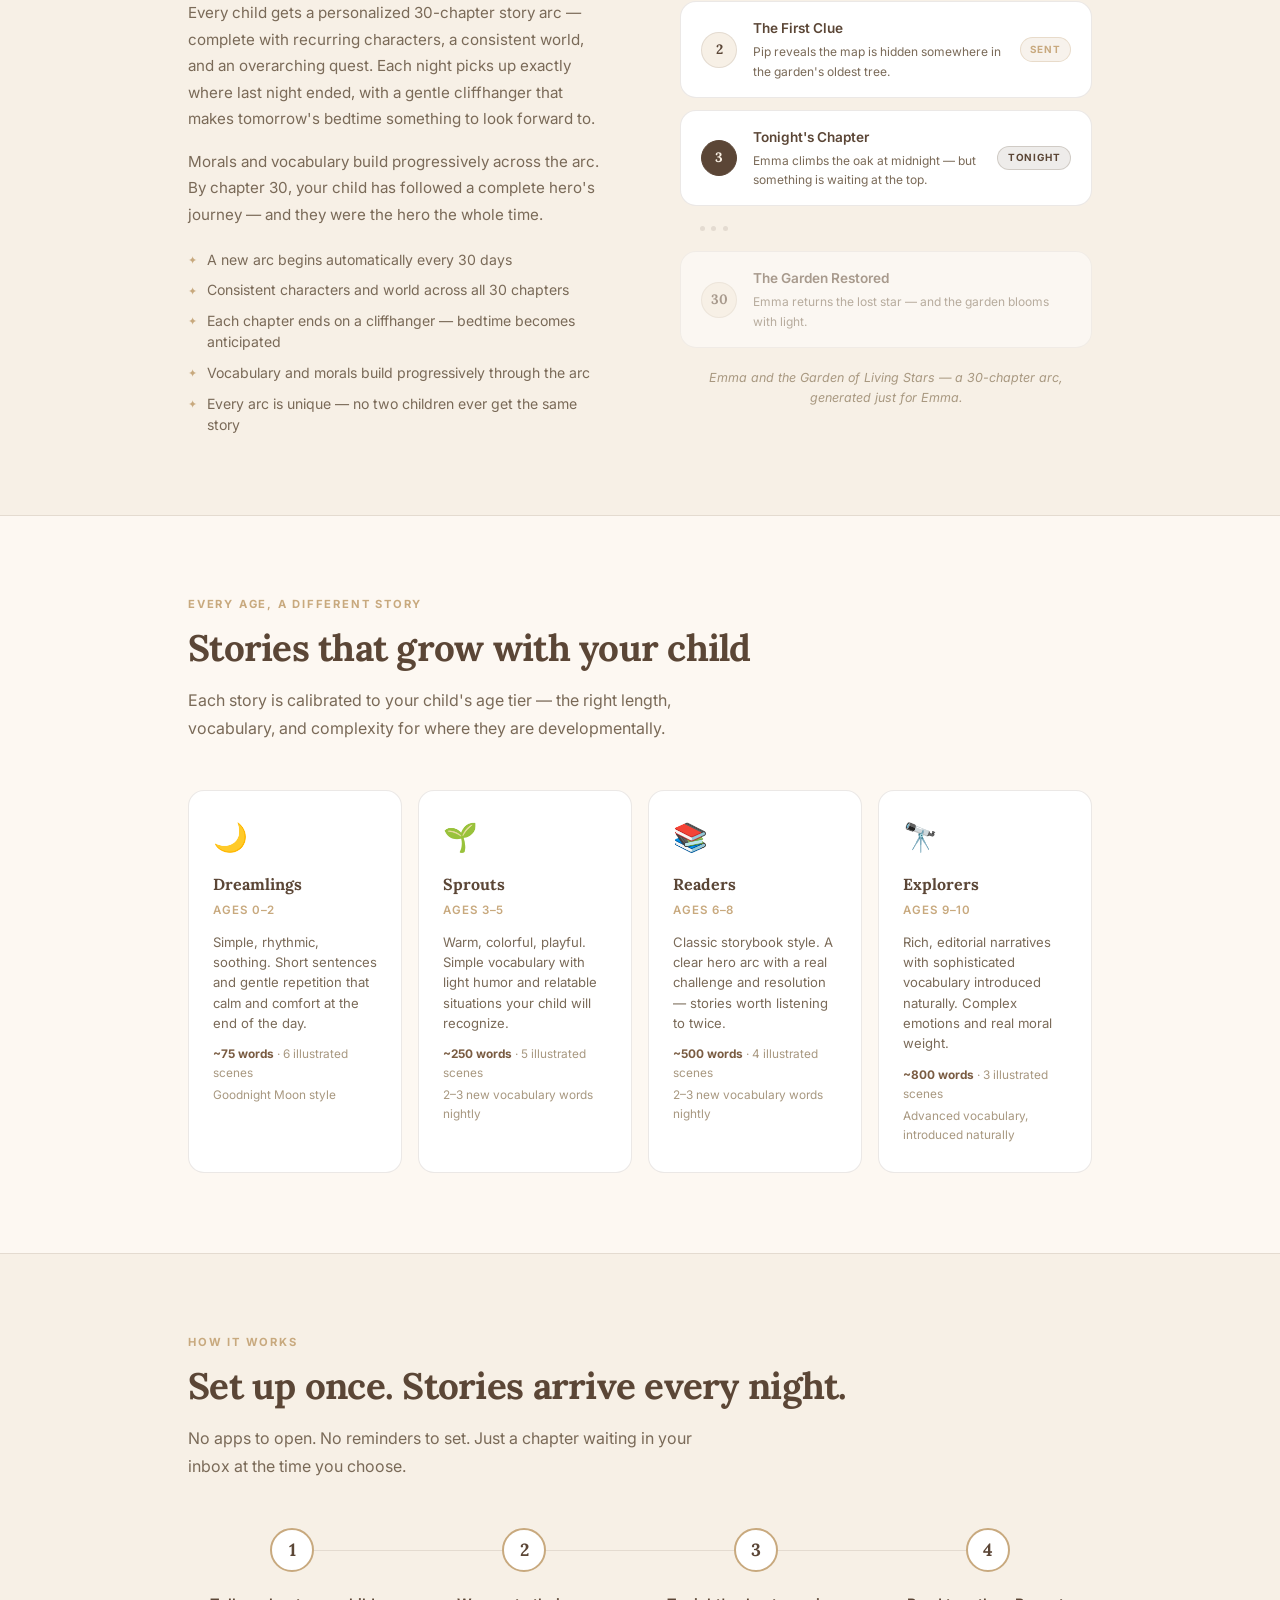
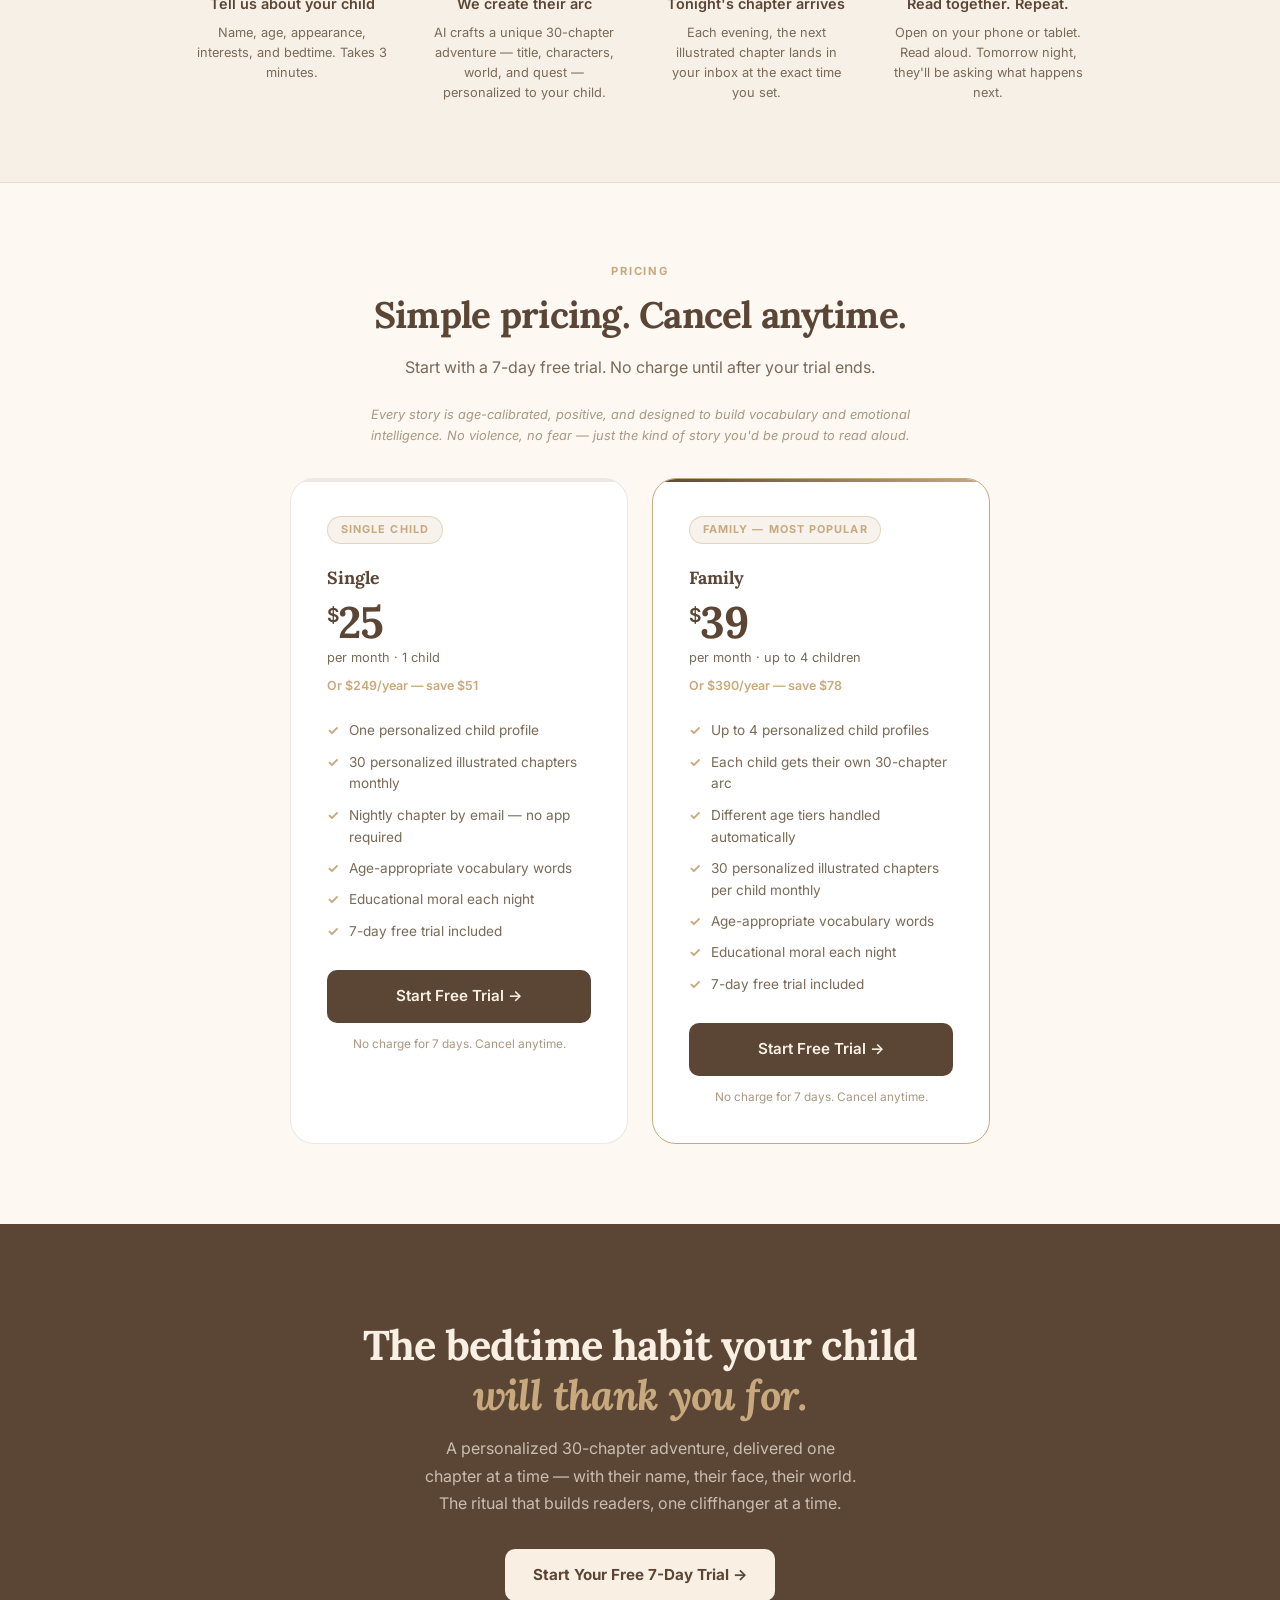
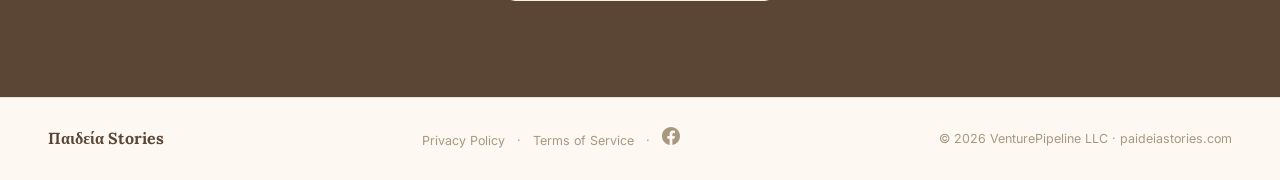
==== commit bd02ad8e: "fix: add full nav to profile page; correct pricing to $25/$39" ====
--- a/index.html
+++ b/index.html
@@ -328,9 +328,9 @@
     <div class="pricing-card">
       <div class="pricing-badge">Single Child</div>
       <div class="pricing-name">Single</div>
-      <div class="pricing-price"><sup>$</sup>14.99</div>
+      <div class="pricing-price"><sup>$</sup>25</div>
       <div class="pricing-period">per month · 1 child</div>
-      <div class="pricing-annual">Or $149/year — save $31</div>
+      <div class="pricing-annual">Or $249/year — save $51</div>
       <ul class="pricing-features">
         <li>One personalized child profile</li>
         <li>30 personalized illustrated chapters monthly</li>
@@ -345,9 +345,9 @@
     <div class="pricing-card featured">
       <div class="pricing-badge">Family — Most Popular</div>
       <div class="pricing-name">Family</div>
-      <div class="pricing-price"><sup>$</sup>24.99</div>
+      <div class="pricing-price"><sup>$</sup>39</div>
       <div class="pricing-period">per month · up to 4 children</div>
-      <div class="pricing-annual">Or $249/year — save $51</div>
+      <div class="pricing-annual">Or $390/year — save $78</div>
       <ul class="pricing-features">
         <li>Up to 4 personalized child profiles</li>
         <li>Each child gets their own 30-chapter arc</li>
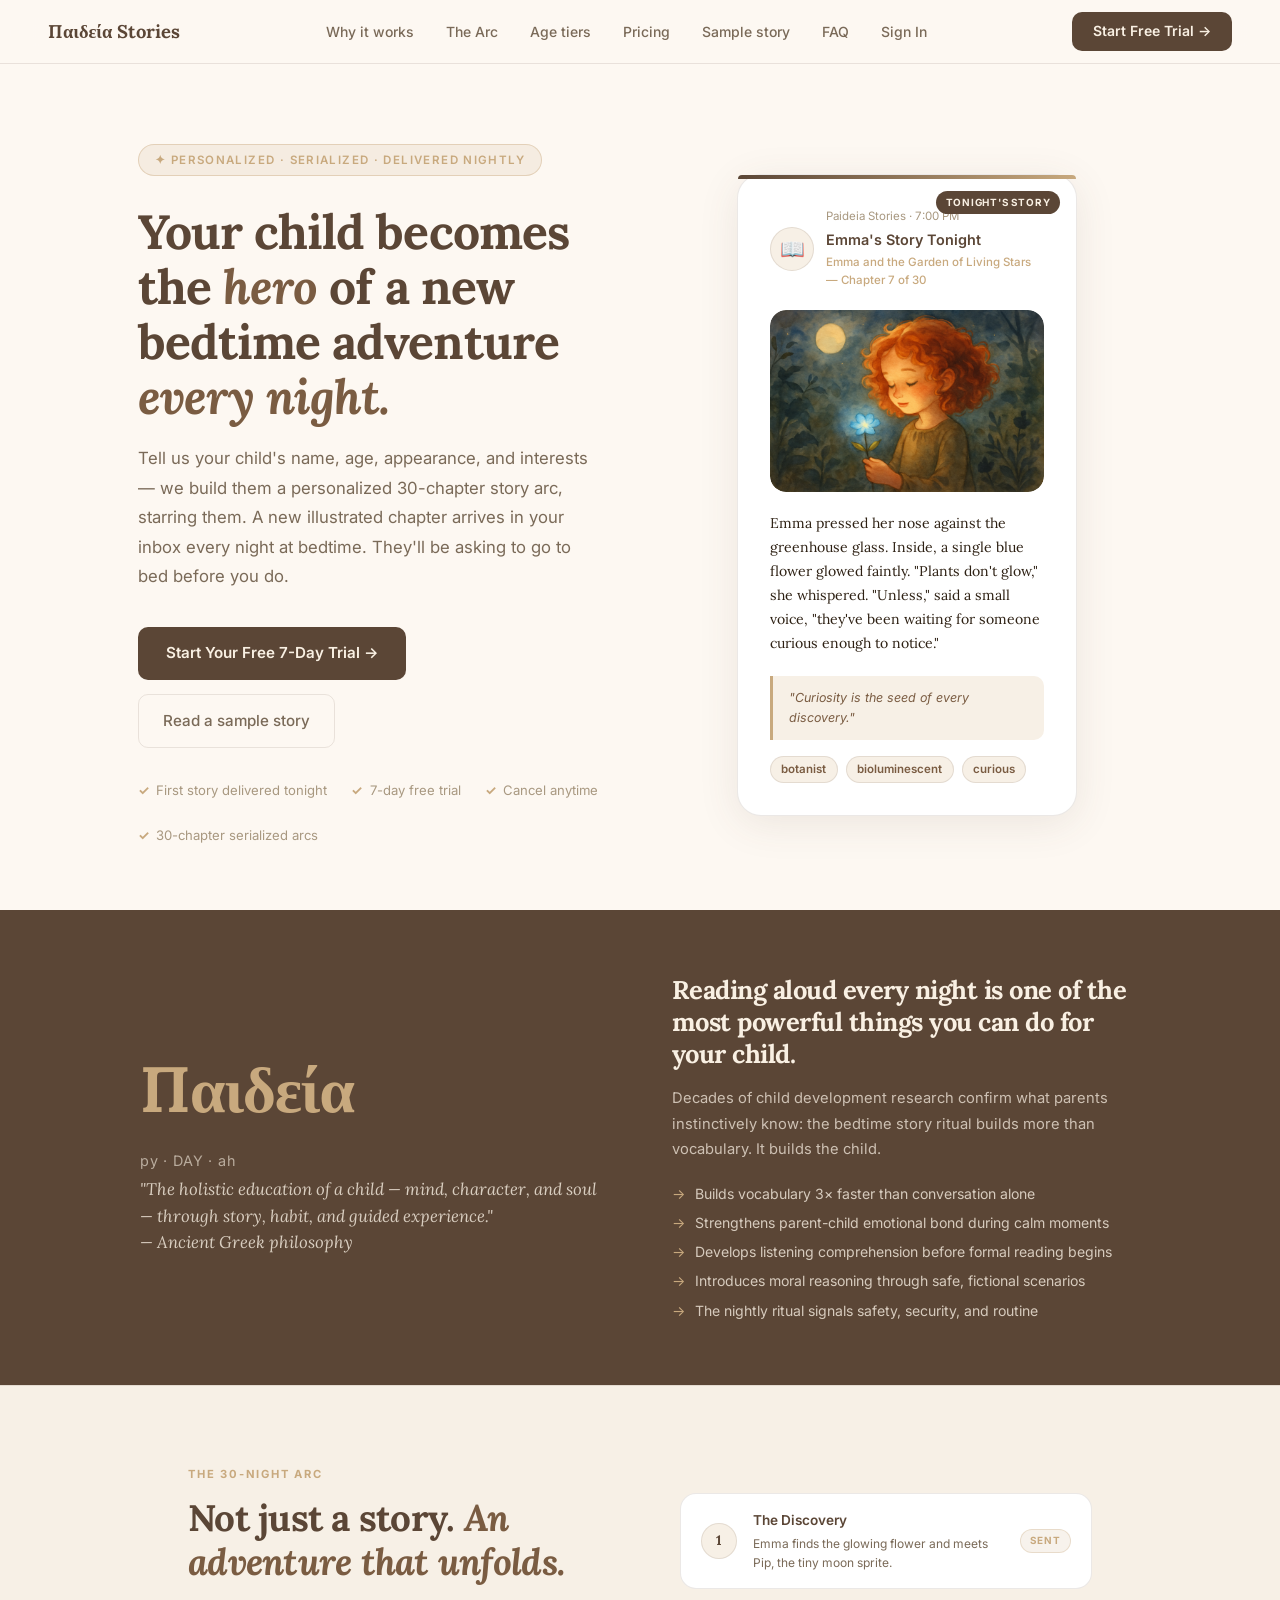
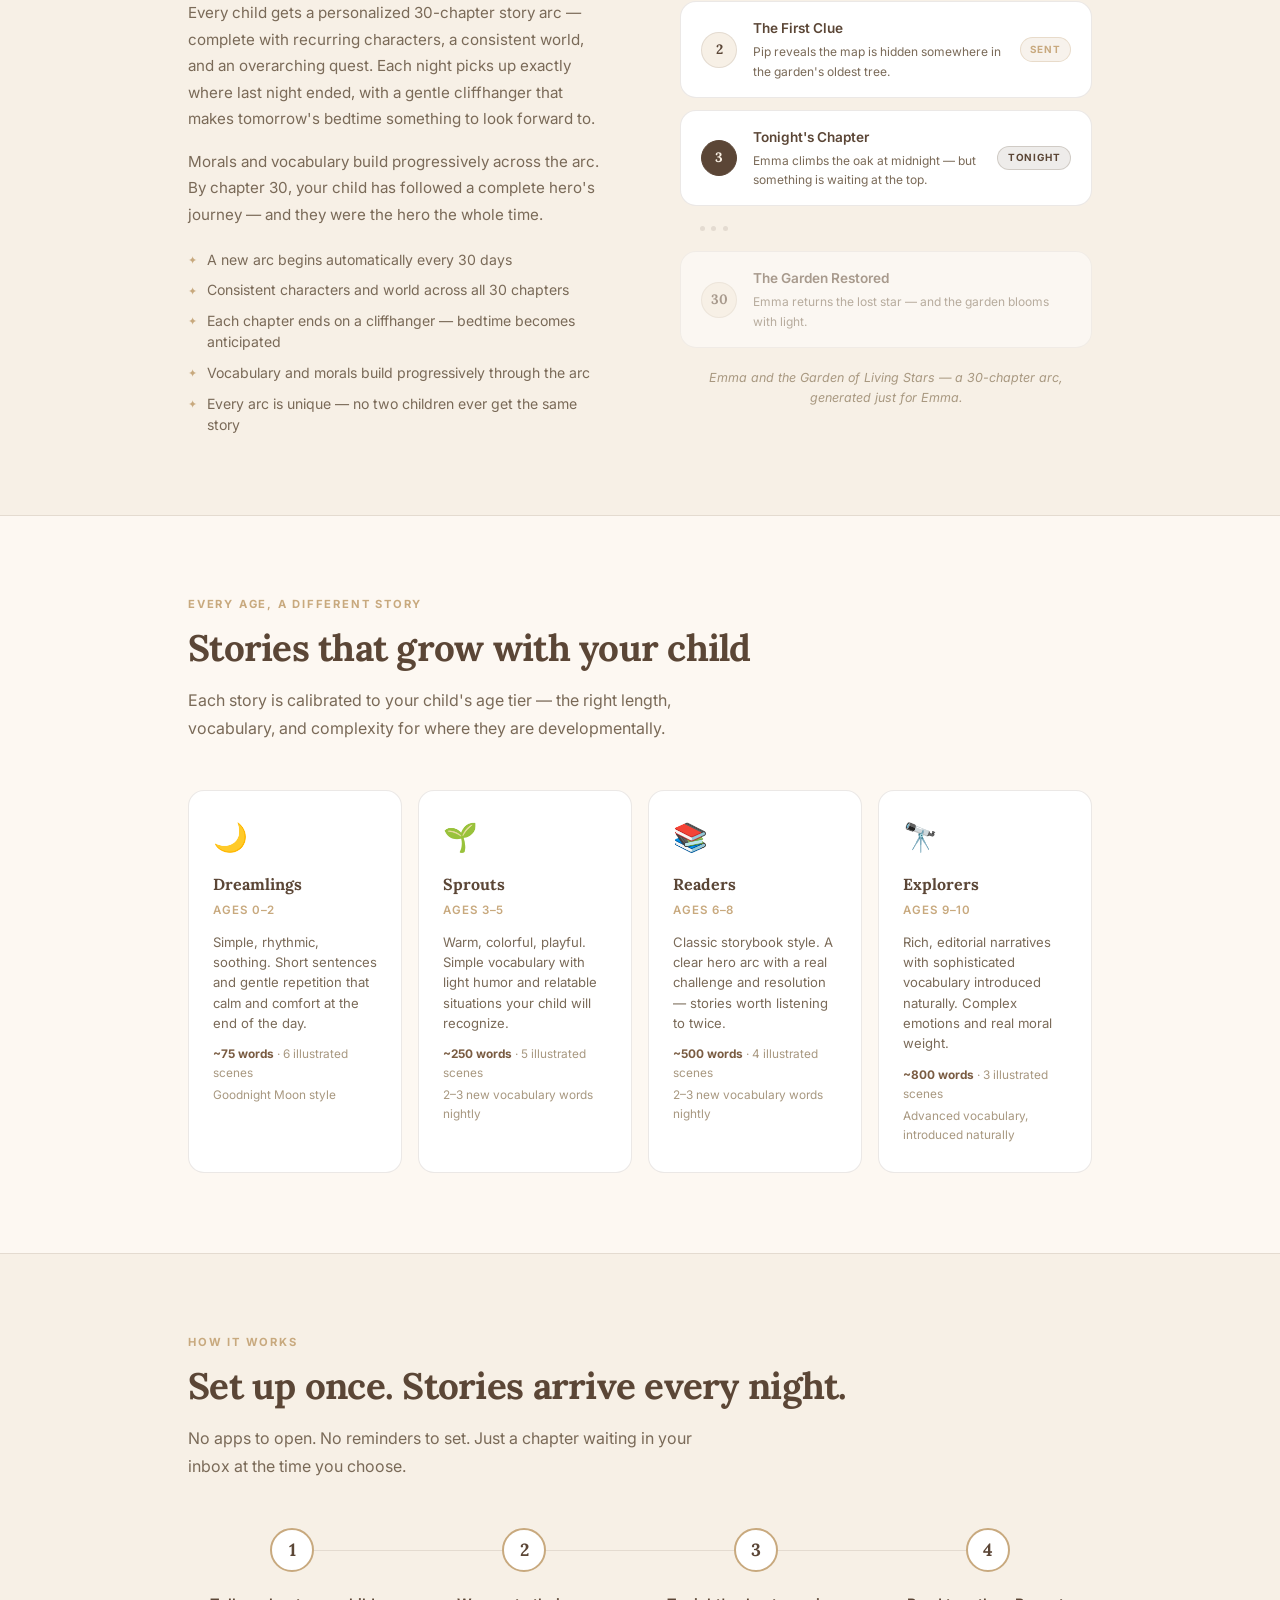
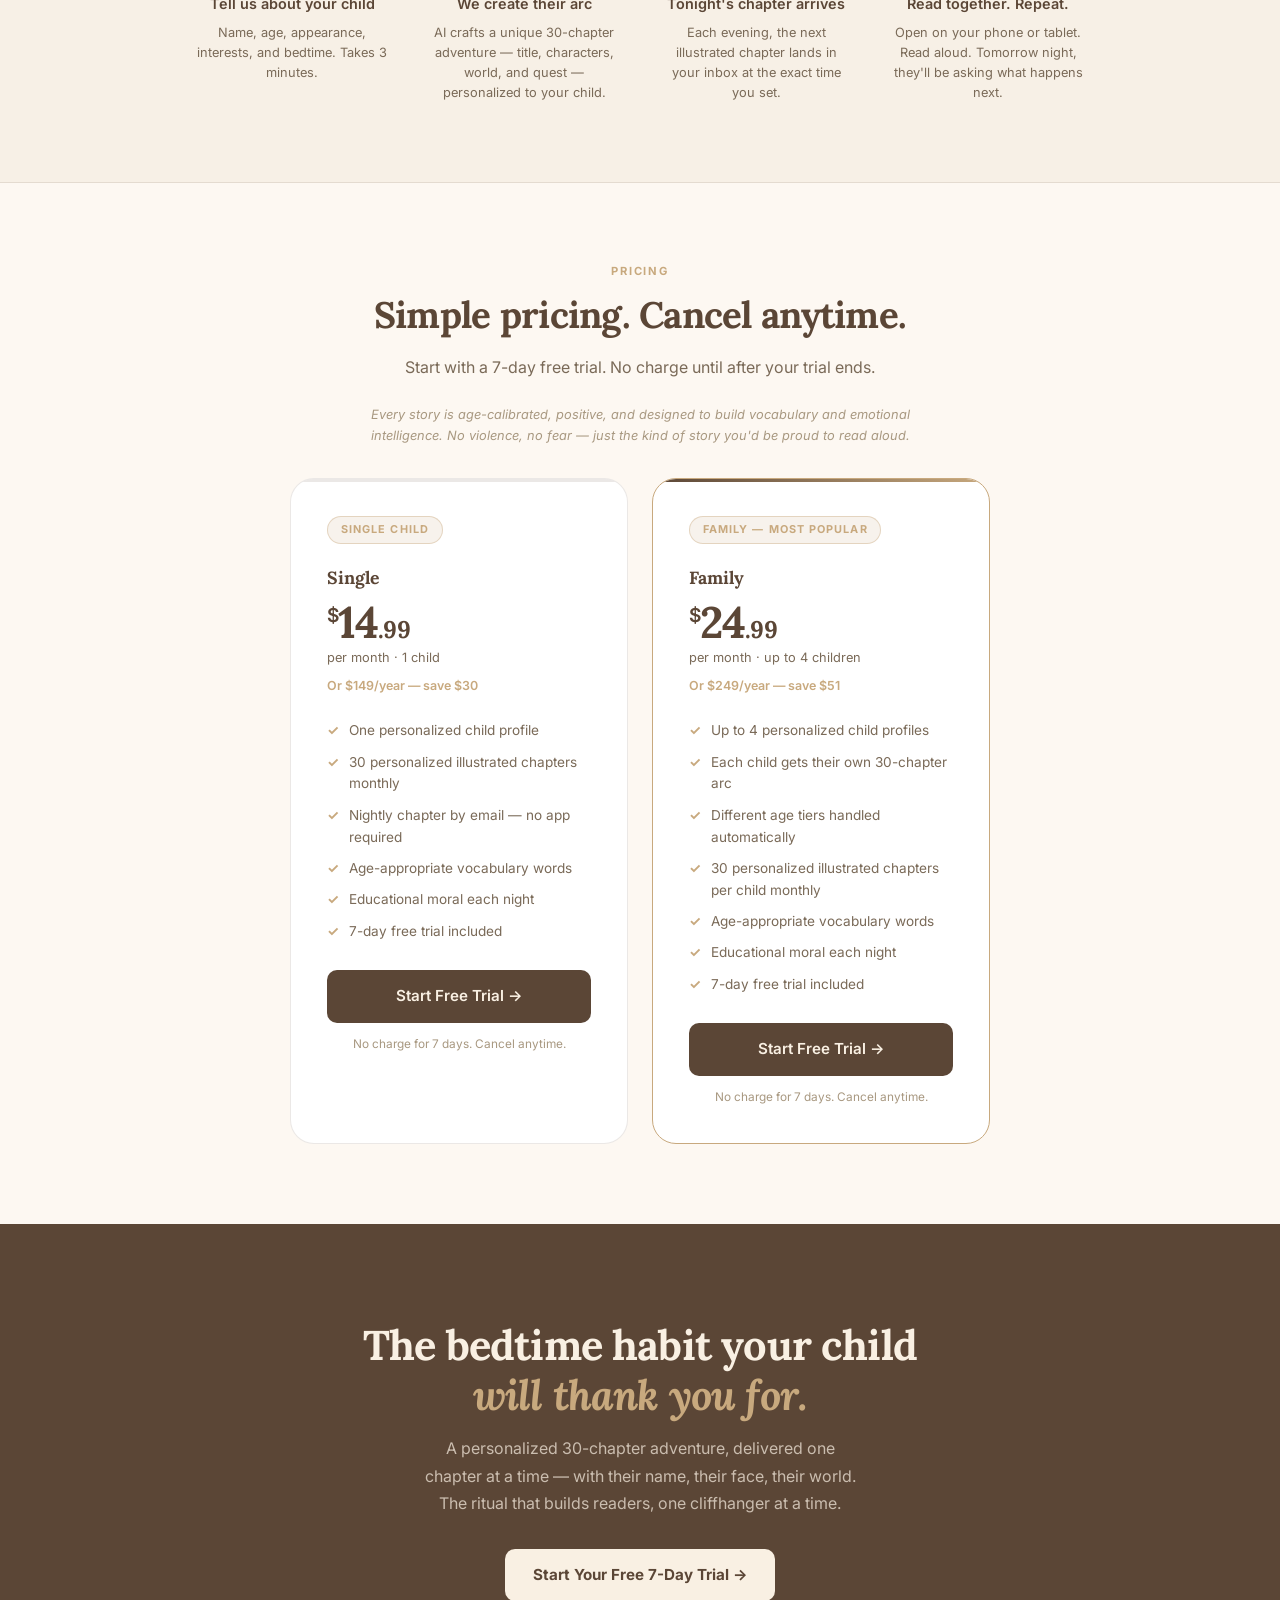
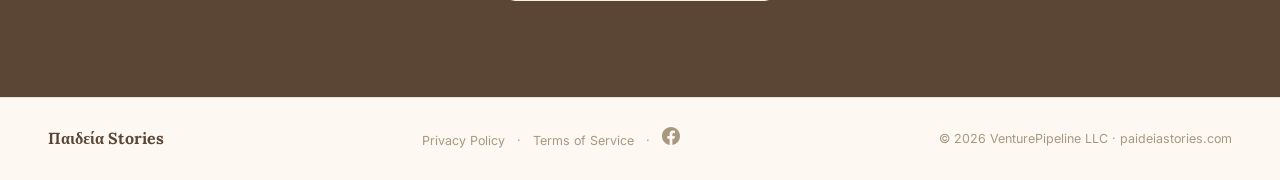
==== commit 1f8e722c: "fix: correct pricing to $14.99/$24.99 on landing page" ====
--- a/index.html
+++ b/index.html
@@ -102,7 +102,7 @@
 .trial-note{font-size:.74rem;color:var(--faint);text-align:center;margin-top:.75rem}
 @media(max-width:900px){
   .hero{grid-template-columns:1fr;padding:3rem 1.5rem;gap:2.5rem}
-  .hero-right{order:-1}.story-preview{max-width:100%}
+  .hero-right{order:1}.story-preview{max-width:100%}
   .edu-band{padding:3rem 1.5rem}.edu-band-inner{grid-template-columns:1fr;gap:2rem}
   .arc-inner{grid-template-columns:1fr;gap:2.5rem;padding:3.5rem 1.5rem}
   .section{padding:3.5rem 1.5rem}
@@ -328,9 +328,9 @@
     <div class="pricing-card">
       <div class="pricing-badge">Single Child</div>
       <div class="pricing-name">Single</div>
-      <div class="pricing-price"><sup>$</sup>25</div>
+      <div class="pricing-price"><sup>$</sup>14<span style="font-size:1.5rem">.99</span></div>
       <div class="pricing-period">per month · 1 child</div>
-      <div class="pricing-annual">Or $249/year — save $51</div>
+      <div class="pricing-annual">Or $149/year — save $30</div>
       <ul class="pricing-features">
         <li>One personalized child profile</li>
         <li>30 personalized illustrated chapters monthly</li>
@@ -345,9 +345,9 @@
     <div class="pricing-card featured">
       <div class="pricing-badge">Family — Most Popular</div>
       <div class="pricing-name">Family</div>
-      <div class="pricing-price"><sup>$</sup>39</div>
+      <div class="pricing-price"><sup>$</sup>24<span style="font-size:1.5rem">.99</span></div>
       <div class="pricing-period">per month · up to 4 children</div>
-      <div class="pricing-annual">Or $390/year — save $78</div>
+      <div class="pricing-annual">Or $249/year — save $51</div>
       <ul class="pricing-features">
         <li>Up to 4 personalized child profiles</li>
         <li>Each child gets their own 30-chapter arc</li>
